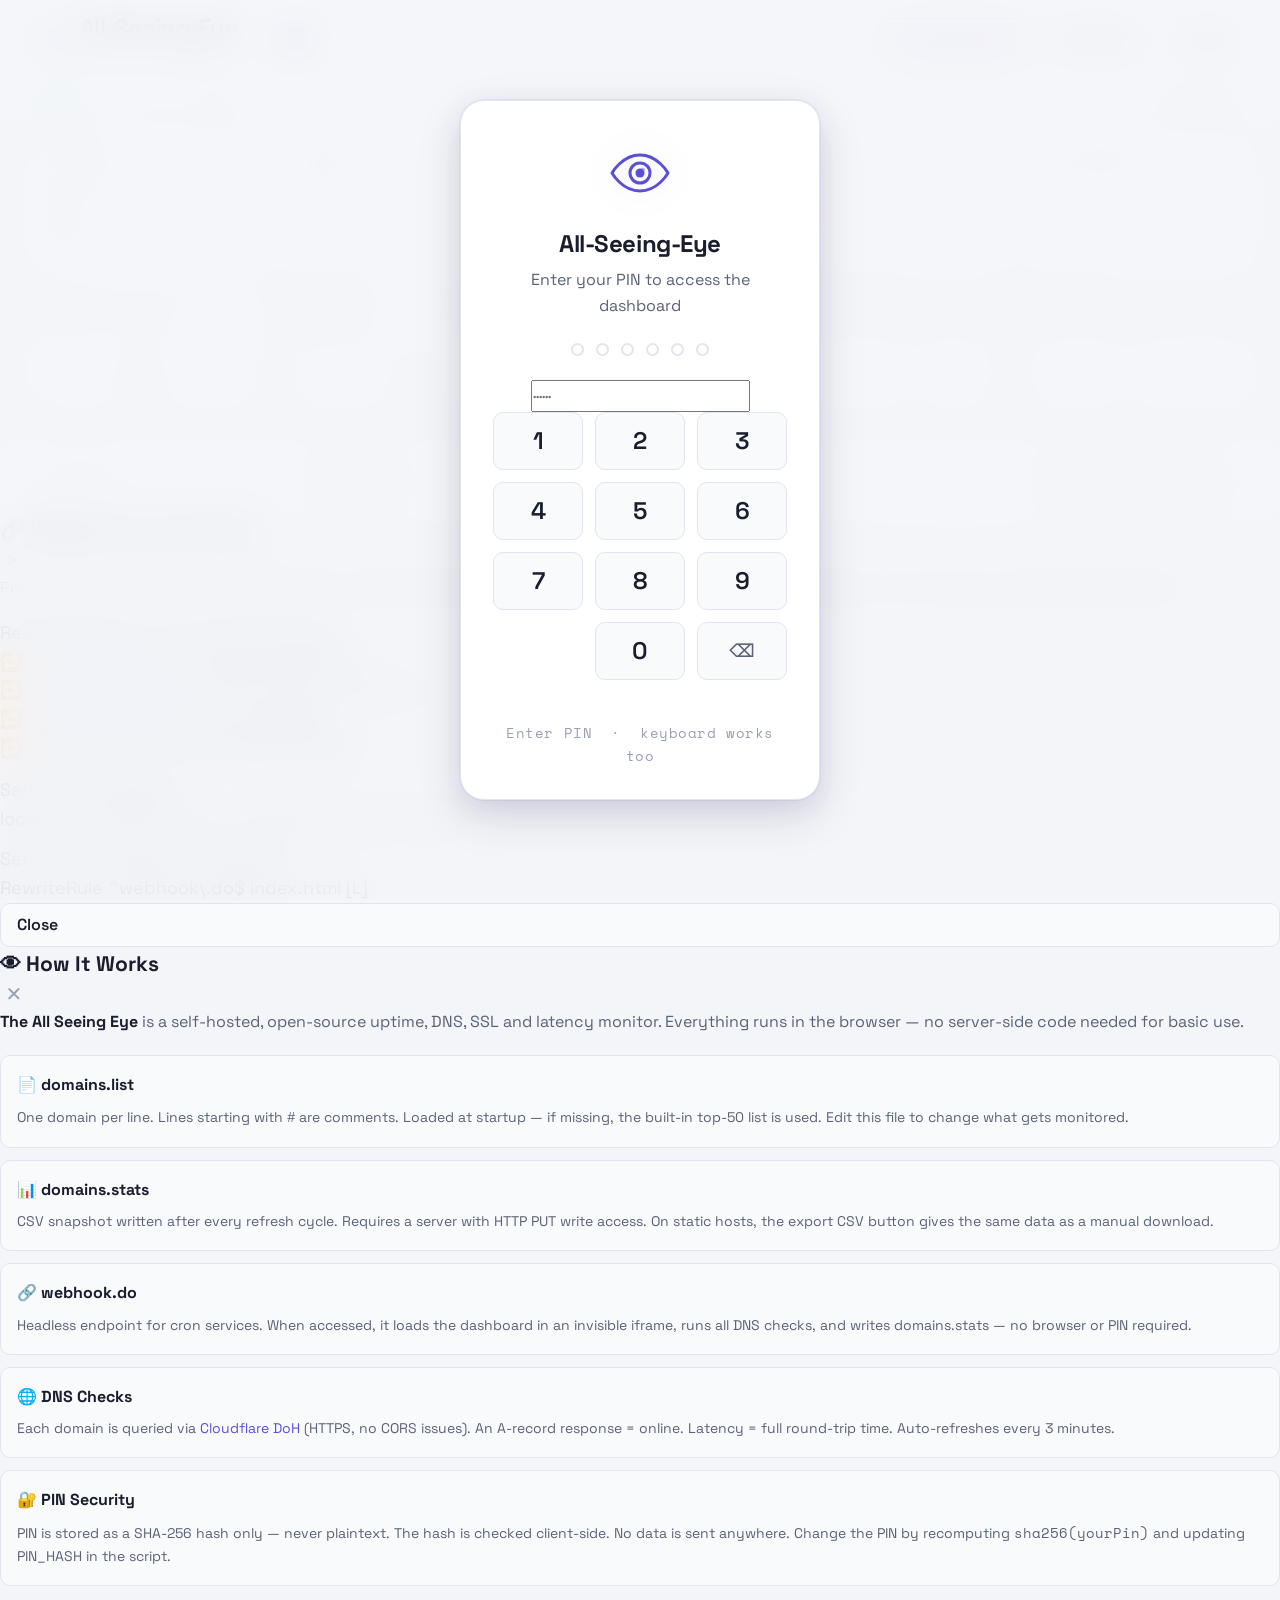
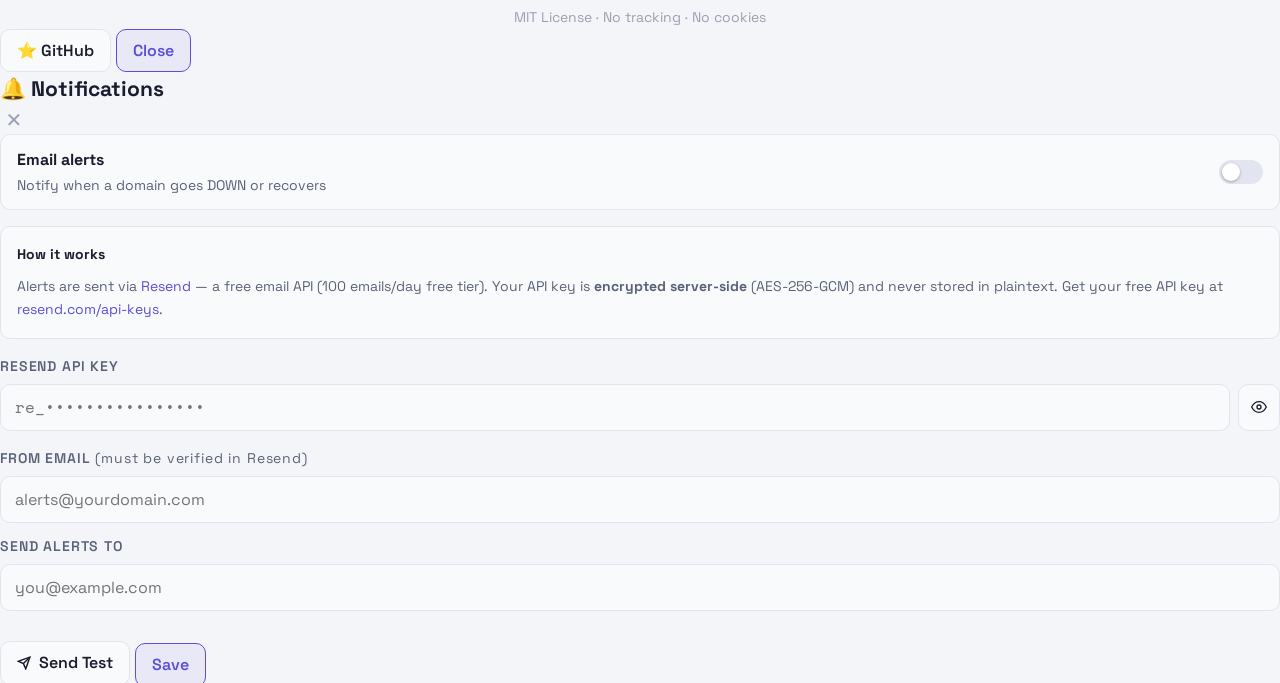
==== index.html @ 6196009b "fix: v3.1.1 — stopPropagation on all dropdown items (modal click race condition) Root cause: clickin" ====
<!DOCTYPE html>
<html lang="en" data-theme="light">
<head>
  <!--
  ╔══════════════════════════════════════════════════════════════╗
  ║  ALL-SEEING-EYE                                              ║
  ║  Open-source uptime, DNS, SSL & latency monitor              ║
  ║  Created with Perplexity Computer                            ║
  ║  https://www.perplexity.ai/computer                          ║
  ╚══════════════════════════════════════════════════════════════╝

  HOW IT WORKS
  ─────────────────────────────────────────────────────────────
  1. On load, the app tries to fetch `domains.list` (same directory).
     - Each non-empty, non-comment line becomes a monitored domain.
     - If the file is missing or unreachable, the built-in TOP_30 list is used.

  2. For each domain, a live DNS-over-HTTPS query is fired to
     Cloudflare's public DoH API (cloudflare-dns.com/dns-query).
     This gives us: A record presence (= "up"), latency, and NS info.

  3. SSL expiry dates are seeded from scan data for the top-50 list.
     Custom-added domains get a placeholder until a real check runs.

  4. The "Add Domain" flow lets users add any domain on the fly.
     If `domains.list` is writable (local server with write access),
     the app will also persist the new domain there via a PUT request.
     On a read-only static host, it just adds it to the in-memory list.

  5. The PIN gate (SHA-256 hashed, no plaintext stored) prevents
     casual access. Keyboard input + numpad both work.
     PIN: 1 2 3 4 5 6  (SHA-256: 8d969eef…)

  SECURITY NOTE
  ─────────────────────────────────────────────────────────────
  - No data leaves the browser except DNS queries to Cloudflare DoH.
  - No cookies, no persistent storage used.
  - PIN is checked purely client-side via SHA-256 comparison.
  - This is a monitoring DISPLAY tool, not a security perimeter.
  -->

  <meta charset="UTF-8">
  <meta name="viewport" content="width=device-width, initial-scale=1.0, viewport-fit=cover">
  <meta name="description" content="All-Seeing-Eye — open-source uptime, DNS, SSL and latency monitor for any domain list.">
  <title>The All Seeing Eye</title>

  <!-- Space Grotesk (user-specified font) from Google Fonts -->
  <link rel="preconnect" href="https://fonts.googleapis.com">
  <link rel="preconnect" href="https://fonts.gstatic.com" crossorigin>
  <link href="https://fonts.googleapis.com/css2?family=Space+Grotesk:wght@300..700&family=Space+Mono:wght@400;700&display=swap" rel="stylesheet">

    <link rel="stylesheet" href="app.css">
</head>
<body>

<!-- ════════════════════════════════════════════════════════════
     PIN OVERLAY
     Shows until the user enters the correct 6-digit PIN.
     SHA-256 of "123456" is hardcoded — no plaintext PIN stored.
═════════════════════════════════════════════════════════════ -->
<div id="pin-overlay" role="dialog" aria-modal="true" aria-label="PIN required">
  <div class="pin-card">

    <!-- Eye SVG logo -->
    <div class="pin-eye" aria-hidden="true">
      <svg viewBox="0 0 64 64" fill="none" xmlns="http://www.w3.org/2000/svg">
        <!-- Outer eye shape -->
        <path d="M4 32C4 32 14 14 32 14C50 14 60 32 60 32C60 32 50 50 32 50C14 50 4 32 4 32Z"
              stroke="currentColor" stroke-width="3" stroke-linecap="round" stroke-linejoin="round"/>
        <!-- Iris -->
        <circle cx="32" cy="32" r="10" stroke="currentColor" stroke-width="3"/>
        <!-- Pupil (filled) -->
        <circle cx="32" cy="32" r="4.5" fill="currentColor"/>
        <!-- Highlight -->
        <circle cx="35" cy="28.5" r="2" fill="currentColor" opacity="0.4"/>
      </svg>
    </div>

    <h2>All-Seeing-Eye</h2>
    <p>Enter your PIN to access the dashboard</p>

    <!-- 6 dot indicators -->
    <div class="pin-dots" id="pin-dots">
      <div class="pin-dot" id="dot-0"></div>
      <div class="pin-dot" id="dot-1"></div>
      <div class="pin-dot" id="dot-2"></div>
      <div class="pin-dot" id="dot-3"></div>
      <div class="pin-dot" id="dot-4"></div>
      <div class="pin-dot" id="dot-5"></div>
    </div>

    <!-- Mobile PIN input: shown on touch devices instead of numpad.
         type="tel" + inputmode="numeric" = numeric keyboard, no zoom, no autocomplete.
         Visually shows as dots (password type) but triggers numeric keyboard. -->
    <input type="password"
           id="pin-mobile-input"
           inputmode="numeric"
           pattern="[0-9]*"
           maxlength="6"
           autocomplete="off"
           autocorrect="off"
           spellcheck="false"
           placeholder="······"
           class="pin-mobile-input"
           oninput="pinMobileInput(this)"
           aria-label="Enter PIN">

    <!-- Numpad (3×3 + 0 + delete) — onclick is the only reliable cross-env method -->
    <div class="pin-grid">
      <button class="pin-btn" onclick="pinDigit('1')">1</button>
      <button class="pin-btn" onclick="pinDigit('2')">2</button>
      <button class="pin-btn" onclick="pinDigit('3')">3</button>
      <button class="pin-btn" onclick="pinDigit('4')">4</button>
      <button class="pin-btn" onclick="pinDigit('5')">5</button>
      <button class="pin-btn" onclick="pinDigit('6')">6</button>
      <button class="pin-btn" onclick="pinDigit('7')">7</button>
      <button class="pin-btn" onclick="pinDigit('8')">8</button>
      <button class="pin-btn" onclick="pinDigit('9')">9</button>
      <!-- Empty slot, 0, Delete -->
      <span></span>
      <button class="pin-btn" onclick="pinDigit('0')">0</button>
      <button class="pin-btn pin-btn-del" onclick="pinDelete()">⌫</button>
    </div>

    <div class="pin-error" id="pin-error"></div>
    <div class="pin-hint">Enter PIN &nbsp;·&nbsp; keyboard works too</div>
  </div>
</div>


<!-- ════════════════════════════════════════════════════════════
     HEADER
═════════════════════════════════════════════════════════════ -->
<header>
  <a class="logo" href="#" aria-label="All-Seeing-Eye home">
    <!-- Inline eye SVG — consistent with PIN modal, scales cleanly -->
    <svg class="logo-eye" viewBox="0 0 64 64" fill="none" aria-hidden="true">
      <path d="M4 32C4 32 14 14 32 14C50 14 60 32 60 32C60 32 50 50 32 50C14 50 4 32 4 32Z"
            stroke="currentColor" stroke-width="3" stroke-linecap="round" stroke-linejoin="round"/>
      <circle cx="32" cy="32" r="10" stroke="currentColor" stroke-width="3"/>
      <circle cx="32" cy="32" r="4.5" fill="currentColor"/>
      <circle cx="35" cy="28.5" r="2" fill="currentColor" opacity="0.4"/>
    </svg>
    <div class="logo-text">
      <span class="logo-title">All-Seeing-Eye</span>
      <span class="logo-sub">DNS · SSL · Uptime</span>
    </div>
  </a>

  <!-- Theme toggle: right of logo, before action buttons -->
  <label class="theme-switch" title="Toggle light/dark mode">
    <input type="checkbox" id="theme-checkbox" role="switch" aria-label="Toggle colour theme">
    <span class="theme-track">
      <span class="theme-thumb"></span>
      <span class="theme-icon theme-icon-dark">🌙</span>
      <span class="theme-icon theme-icon-light">☀️</span>
    </span>
  </label>

  <div class="header-actions">
    <!-- Primary actions: always visible -->
    <button class="btn btn-accent" id="btn-add" onclick="openAddModal()">
      <svg width="14" height="14" viewBox="0 0 24 24" fill="none" stroke="currentColor" stroke-width="2.5" aria-hidden="true"><line x1="12" y1="5" x2="12" y2="19"/><line x1="5" y1="12" x2="19" y2="12"/></svg>
      Add Domain
    </button>
    <button class="btn" id="btn-refresh" title="Refresh" onclick="triggerRefresh()">
      <svg width="14" height="14" viewBox="0 0 24 24" fill="none" stroke="currentColor" stroke-width="2.5" aria-hidden="true"><path d="M1 4v6h6M23 20v-6h-6"/><path d="M20.49 9A9 9 0 005.64 5.64L1 10m22 4l-4.64 4.36A9 9 0 013.51 15"/></svg>
      Refresh
    </button>

    <!-- Secondary actions in "More" dropdown -->
    <div class="header-dropdown">
      <button class="btn header-dropdown-toggle" onclick="toggleHeaderMenu(event)" title="More options" aria-haspopup="true" aria-expanded="false">
        <svg width="14" height="14" viewBox="0 0 24 24" fill="currentColor" aria-hidden="true"><circle cx="12" cy="5" r="1.5"/><circle cx="12" cy="12" r="1.5"/><circle cx="12" cy="19" r="1.5"/></svg>
        More
      </button>
      <div class="header-dropdown-menu" id="header-dropdown-menu" role="menu">
        <a class="dropdown-item" href="https://github.com/paulfxyz/the-all-seeing-eye" target="_blank" rel="noopener" role="menuitem">
          <svg width="14" height="14" viewBox="0 0 24 24" fill="currentColor"><path d="M12 2C6.48 2 2 6.58 2 12.26c0 4.53 2.87 8.37 6.84 9.73.5.09.68-.22.68-.49v-1.7c-2.78.62-3.37-1.37-3.37-1.37-.45-1.17-1.11-1.48-1.11-1.48-.91-.64.07-.62.07-.62 1 .07 1.53 1.05 1.53 1.05.89 1.56 2.34 1.11 2.91.85.09-.66.35-1.11.63-1.37-2.22-.26-4.56-1.14-4.56-5.07 0-1.12.39-2.03 1.03-2.75-.1-.26-.45-1.3.1-2.71 0 0 .84-.28 2.75 1.05A9.38 9.38 0 0112 7.4c.85 0 1.7.12 2.5.34 1.91-1.33 2.75-1.05 2.75-1.05.55 1.41.2 2.45.1 2.71.64.72 1.03 1.63 1.03 2.75 0 3.94-2.34 4.81-4.57 5.06.36.32.68.94.68 1.9v2.81c0 .27.18.59.69.49A10.27 10.27 0 0022 12.26C22 6.58 17.52 2 12 2z"/></svg>
          GitHub
        </a>
        <button class="dropdown-item" onclick="event.stopPropagation();exportCSV();closeHeaderMenu()" role="menuitem">
          <svg width="14" height="14" viewBox="0 0 24 24" fill="none" stroke="currentColor" stroke-width="2.5"><path d="M21 15v4a2 2 0 01-2 2H5a2 2 0 01-2-2v-4"/><polyline points="7 10 12 15 17 10"/><line x1="12" y1="15" x2="12" y2="3"/></svg>
          Export CSV
        </button>
        <button class="dropdown-item" onclick="event.stopPropagation();closeHeaderMenu();openWebhookModal()" role="menuitem">
          <svg width="14" height="14" viewBox="0 0 24 24" fill="none" stroke="currentColor" stroke-width="2.5"><path d="M10 13a5 5 0 007.54.54l3-3a5 5 0 00-7.07-7.07l-1.72 1.71"/><path d="M14 11a5 5 0 00-7.54-.54l-3 3a5 5 0 007.07 7.07l1.71-1.71"/></svg>
          Webhook / Cron
        </button>
        <button class="dropdown-item" onclick="event.stopPropagation();closeHeaderMenu();openChangePinModal()" role="menuitem">
          <svg width="14" height="14" viewBox="0 0 24 24" fill="none" stroke="currentColor" stroke-width="2"><circle cx="12" cy="12" r="3"/><path d="M19.4 15a1.65 1.65 0 00.33 1.82l.06.06a2 2 0 010 2.83 2 2 0 01-2.83 0l-.06-.06a1.65 1.65 0 00-1.82-.33 1.65 1.65 0 00-1 1.51V21a2 2 0 01-2 2 2 2 0 01-2-2v-.09A1.65 1.65 0 009 19.4a1.65 1.65 0 00-1.82.33l-.06.06a2 2 0 01-2.83-2.83l.06-.06A1.65 1.65 0 004.68 15a1.65 1.65 0 00-1.51-1H3a2 2 0 01-2-2 2 2 0 012-2h.09A1.65 1.65 0 004.6 9a1.65 1.65 0 00-.33-1.82l-.06-.06a2 2 0 010-2.83 2 2 0 012.83 0l.06.06A1.65 1.65 0 009 4.68a1.65 1.65 0 001-1.51V3a2 2 0 012-2 2 2 0 012 2v.09a1.65 1.65 0 001 1.51 1.65 1.65 0 001.82-.33l.06-.06a2 2 0 012.83 2.83l-.06.06A1.65 1.65 0 0019.4 9a1.65 1.65 0 001.51 1H21a2 2 0 012 2 2 2 0 01-2 2h-.09a1.65 1.65 0 00-1.51 1z"/></svg>
          Change PIN
        </button>
        <button class="dropdown-item" id="btn-notify-menu" onclick="event.stopPropagation();closeHeaderMenu();openNotifyModal()" role="menuitem">
          <svg width="14" height="14" viewBox="0 0 24 24" fill="none" stroke="currentColor" stroke-width="2"><path d="M18 8A6 6 0 006 8c0 7-3 9-3 9h18s-3-2-3-9"/><path d="M13.73 21a2 2 0 01-3.46 0"/></svg>
          Notifications <span id="notify-status-dot" style="display:none;width:7px;height:7px;border-radius:50%;background:var(--green);display:inline-block;margin-left:4px;vertical-align:middle"></span>
        </button>
        <button class="dropdown-item" onclick="event.stopPropagation();closeHeaderMenu();openInfoModal()" role="menuitem">
          <svg width="14" height="14" viewBox="0 0 24 24" fill="none" stroke="currentColor" stroke-width="2"><circle cx="12" cy="12" r="10"/><line x1="12" y1="16" x2="12" y2="12"/><line x1="12" y1="8" x2="12.01" y2="8"/></svg>
          Help
        </button>
      </div>
    </div>

  </div>
</header>


<!-- ════════════════════════════════════════════════════════════
     STATUS BAR — live indicator + refresh countdown
═════════════════════════════════════════════════════════════ -->
<div class="status-bar">
  <div style="display:flex;align-items:center;gap:var(--space-4)">
    <span class="live-pill">
      <span class="live-dot"></span>
      LIVE
    </span>
    <span>Auto-refresh in <strong id="countdown">3:00</strong></span>
  </div>
  <span id="last-checked" style="font-family:var(--font-mono)">Not checked yet</span>
  <div class="progress-track">
    <div class="progress-fill" id="progress-fill" style="width:100%"></div>
  </div>
</div>


<!-- ════════════════════════════════════════════════════════════
     STAT CARDS
═════════════════════════════════════════════════════════════ -->
<!-- SCAN PROGRESS BAR — animated sweep shown during a full refresh.
     Hidden by default (class="hidden"), shown by checkAll() in app.js -->
<div class="scan-progress-wrap hidden" id="scan-progress-wrap">
  <div class="scan-progress-bar"></div>
</div>

<div class="stats-row">
  <div class="stat-card">
    <div class="stat-label">Domains</div>
    <div class="stat-value" id="stat-total" style="color:var(--accent)">—</div>
    <div class="stat-sub">Monitored</div>
  </div>
  <div class="stat-card">
    <div class="stat-label">Online</div>
    <div class="stat-value" id="stat-online" style="color:var(--green)">—</div>
    <div class="stat-sub">Responding</div>
  </div>
  <div class="stat-card">
    <div class="stat-label">SSL Valid</div>
    <div class="stat-value" id="stat-ssl-ok" style="color:var(--green)">—</div>
    <div class="stat-sub">&gt; 30 days left</div>
  </div>
  <div class="stat-card">
    <div class="stat-label">Alerts</div>
    <div class="stat-value" id="stat-alerts" style="color:var(--yellow)">—</div>
    <div class="stat-sub">SSL expiring soon</div>
  </div>
  <div class="stat-card">
    <div class="stat-label">Avg Latency</div>
    <div class="stat-value" id="stat-latency" style="color:var(--teal)">—</div>
    <div class="stat-sub">DNS resolve</div>
  </div>
</div>


<!-- ════════════════════════════════════════════════════════════
     ALERT BANNER (shown only when SSL certs are expiring)
═════════════════════════════════════════════════════════════ -->
<div class="alert-banner" id="alert-banner" style="display:none">
  <span class="alert-icon">⚠</span>
  <span id="alert-text"></span>
</div>


<!-- ════════════════════════════════════════════════════════════
     CONTROLS — search, sort, filter
═════════════════════════════════════════════════════════════ -->
<div class="controls">
  <div class="search-wrap">
    <span class="search-icon">🔍</span>
    <input class="search-input" type="text" id="search-input" oninput="renderTable()"
           placeholder="Search domains…"
           autocomplete="off" autocapitalize="none" spellcheck="false" onkeydown="if(event.key==='Enter'){event.preventDefault();queueDomain();}else if(event.key==='Escape'){closeAddModal();}">
  </div>

  <select class="sort-select" id="sort-select" onchange="renderTable()">
    <option value="rank">Sort: Rank</option>
    <option value="ssl">Sort: SSL expiry ↑</option>
    <option value="latency">Sort: Latency</option>
    <option value="status">Sort: Status</option>
    <option value="az">Sort: A → Z</option>
  </select>

  <button class="filter-btn" id="filter-alerts" onclick="toggleFilter('alerts')">⚠ Alerts only</button>
  <button class="filter-btn" id="filter-up" onclick="toggleFilter('up')">✓ Online only</button>
</div>


<!-- ════════════════════════════════════════════════════════════
     MAIN TABLE
═════════════════════════════════════════════════════════════ -->
<div class="table-wrap">
  <table id="main-table" aria-label="Domain monitor table">
    <thead>
      <tr>
        <th>#</th>
        <th>Domain</th>
        <th>Status</th>
        <th>Latency</th>
        <th>SSL Expiry</th>
        <th>NS Provider</th>
        <th>MX</th>
        <th>DMARC</th>
        <th>SPF</th>
        <th style="width:60px"></th>
      </tr>
    </thead>
    <tbody id="table-body">
      <!-- Rows rendered by JS -->
    </tbody>
  </table>
</div>


<!-- ════════════════════════════════════════════════════════════
     ADD DOMAIN MODAL
═════════════════════════════════════════════════════════════ -->
<div id="add-overlay" role="dialog" aria-modal="true" aria-label="Add domain" onclick="if(event.target===this)closeAddModal()">
  <div class="add-modal">
    <h3>👁 Add a Domain</h3>
    <p class="modal-sub">
      Monitor any additional domain. Type a domain, pick a category, press
      <kbd style="background:var(--surface-2);border:1px solid var(--border);padding:1px 5px;border-radius:4px;font-size:11px">Enter</kbd>
      to queue it, then click <strong>Monitor</strong>.
    </p>

    <div class="form-row">
      <input class="form-input" id="add-input" type="text"
             placeholder="e.g. paulfleury.com"
             autocomplete="off" autocapitalize="none" spellcheck="false">
    </div>

    <!-- Tags for queued domains -->
    <div class="queued-tags" id="queued-tags"></div>

    <!-- File-write note -->
    <div class="modal-note" id="add-file-note">
      💾 If <code>domains.list</code> is writable (local server), new domains will be
      persisted there automatically. On a static host, they are added to the
      in-memory list for this session only.
    </div>

    <div class="modal-actions">
      <button class="btn btn-cancel" id="btn-add-cancel" onclick="closeAddModal()">Cancel</button>
      <button class="btn btn-accent" id="btn-add-queue" onclick="queueDomain()">Add to queue ↵</button>
      <button class="btn btn-accent" id="btn-add-confirm" onclick="confirmAddDomains()">Monitor ✓</button>
    </div>
  </div>
</div>


<!-- ════════════════════════════════════════════════════════════
     FOOTER
═════════════════════════════════════════════════════════════ -->
<footer>
  <span>
    <strong>All-Seeing-Eye</strong> — open-source monitor
    &nbsp;·&nbsp;
    <span class="mit-tag">MIT</span>
    &nbsp;·&nbsp;
    <a href="https://github.com/paulfxyz/the-all-seeing-eye" target="_blank" rel="noopener">GitHub ↗</a>
  </span>
  <span>Data via <a href="https://developers.cloudflare.com/1.1.1.1/encryption/dns-over-https/" target="_blank" rel="noopener">Cloudflare DoH</a> · No tracking · No cookies</span>
  <span>
    <a href="https://www.perplexity.ai/computer" target="_blank" rel="noopener noreferrer">
      Created with Perplexity Computer
    </a>
  </span>
</footer>


<!-- ════════════════════════════════════════════════════════════
     JAVASCRIPT
════════════════════════════════════════════════════════════ -->
<script src="app.js"></script>

<!-- ════════════════════════════════════════════════════════════
     WEBHOOK MODAL
═════════════════════════════════════════════════════════════ -->
<div id="webhook-modal" class="modal-overlay" onclick="if(event.target===this)closeWebhookModal()">
  <div class="modal-card">
    <div class="modal-header">
      <h3 class="modal-title">🔗 Webhook / Cron Setup</h3>
      <button onclick="closeWebhookModal()" class="modal-close-btn" aria-label="Close">✕</button>
    </div>
    <div class="modal-body">
      <p style="font-size:var(--text-sm);color:var(--text-muted);margin-bottom:var(--space-4);line-height:1.7">
        Point any HTTP cron service at <code class="code-inline">yourdomain.com/webhook.do</code> to trigger an automatic check and update <code class="code-inline">domains.stats</code> without opening the dashboard.
      </p>
      <div class="code-block">
        <div class="code-label">Recommended cron services (all free)</div>
        🔁 &nbsp;<a href="https://cron-job.org" target="_blank" style="color:var(--accent)">cron-job.org</a> — every 5 min, HTTP GET<br>
        🔁 &nbsp;<a href="https://uptimerobot.com" target="_blank" style="color:var(--accent)">uptimerobot.com</a> — HTTP monitor = free cron<br>
        🔁 &nbsp;<a href="https://easycron.com" target="_blank" style="color:var(--accent)">easycron.com</a> — free tier available<br>
        🔁 &nbsp;GitHub Actions with <code>schedule</code> trigger
      </div>
      <div class="code-block" style="margin-top:var(--space-3)">
        <div class="code-label">Server route (Nginx)</div>
        location = /webhook.do { try_files /index.html =404; }
      </div>
      <div class="code-block" style="margin-top:var(--space-3)">
        <div class="code-label">Server route (Apache .htaccess)</div>
        RewriteRule ^webhook\.do$ index.html [L]
      </div>
    </div>
    <div class="modal-footer">
      <button onclick="closeWebhookModal()" class="btn" style="width:100%">Close</button>
    </div>
  </div>
</div>

<!-- ════════════════════════════════════════════════════════════
     INFO / HELP MODAL
═════════════════════════════════════════════════════════════ -->
<div id="info-modal" class="modal-overlay" onclick="if(event.target===this)closeInfoModal()">
  <div class="modal-card modal-card-wide">
    <div class="modal-header">
      <h3 class="modal-title">👁 How It Works</h3>
      <button onclick="closeInfoModal()" class="modal-close-btn" aria-label="Close">✕</button>
    </div>
    <div class="modal-body">

    <p style="font-size:var(--text-sm);color:var(--text-muted);margin-bottom:var(--space-5);line-height:1.7">
      <strong style="color:var(--text)">The All Seeing Eye</strong> is a self-hosted, open-source uptime, DNS, SSL and latency monitor. Everything runs in the browser — no server-side code needed for basic use.
    </p>

    <div style="display:grid;gap:var(--space-3);margin-bottom:var(--space-5)">

      <div style="background:var(--surface-2);border:1px solid var(--border);border-radius:var(--radius-md);padding:var(--space-4)">
        <div style="font-weight:700;font-size:var(--text-sm);margin-bottom:var(--space-2)">📄 domains.list</div>
        <div style="font-size:var(--text-xs);color:var(--text-muted);line-height:1.7">One domain per line. Lines starting with <code>#</code> are comments. Loaded at startup — if missing, the built-in top-50 list is used. Edit this file to change what gets monitored.</div>
      </div>

      <div style="background:var(--surface-2);border:1px solid var(--border);border-radius:var(--radius-md);padding:var(--space-4)">
        <div style="font-weight:700;font-size:var(--text-sm);margin-bottom:var(--space-2)">📊 domains.stats</div>
        <div style="font-size:var(--text-xs);color:var(--text-muted);line-height:1.7">CSV snapshot written after every refresh cycle. Requires a server with HTTP PUT write access. On static hosts, the export CSV button gives the same data as a manual download.</div>
      </div>

      <div style="background:var(--surface-2);border:1px solid var(--border);border-radius:var(--radius-md);padding:var(--space-4)">
        <div style="font-weight:700;font-size:var(--text-sm);margin-bottom:var(--space-2)">🔗 webhook.do</div>
        <div style="font-size:var(--text-xs);color:var(--text-muted);line-height:1.7">Headless endpoint for cron services. When accessed, it loads the dashboard in an invisible iframe, runs all DNS checks, and writes domains.stats — no browser or PIN required.</div>
      </div>

      <div style="background:var(--surface-2);border:1px solid var(--border);border-radius:var(--radius-md);padding:var(--space-4)">
        <div style="font-weight:700;font-size:var(--text-sm);margin-bottom:var(--space-2)">🌐 DNS Checks</div>
        <div style="font-size:var(--text-xs);color:var(--text-muted);line-height:1.7">Each domain is queried via <a href="https://developers.cloudflare.com/1.1.1.1/encryption/dns-over-https/" target="_blank" style="color:var(--accent)">Cloudflare DoH</a> (HTTPS, no CORS issues). An A-record response = online. Latency = full round-trip time. Auto-refreshes every 3 minutes.</div>
      </div>

      <div style="background:var(--surface-2);border:1px solid var(--border);border-radius:var(--radius-md);padding:var(--space-4)">
        <div style="font-weight:700;font-size:var(--text-sm);margin-bottom:var(--space-2)">🔐 PIN Security</div>
        <div style="font-size:var(--text-xs);color:var(--text-muted);line-height:1.7">PIN is stored as a SHA-256 hash only — never plaintext. The hash is checked client-side. No data is sent anywhere. Change the PIN by recomputing <code style="font-family:var(--font-mono)">sha256(yourPin)</code> and updating PIN_HASH in the script.</div>
      </div>
    </div>

    <p style="font-size:var(--text-xs);color:var(--text-faint);text-align:center;margin-top:var(--space-2)">MIT License · No tracking · No cookies</p>
    </div><!-- /modal-body -->
    <div class="modal-footer">
      <a href="https://github.com/paulfxyz/the-all-seeing-eye" target="_blank" rel="noopener" class="btn btn-ghost">⭐ GitHub</a>
      <button onclick="closeInfoModal()" class="btn btn-accent" style="flex:1">Close</button>
    </div>
  </div>
</div>


<!-- ════════════════════════════════════════════════════════════
     SET-PIN MODAL
     Shown once when the user enters the default PIN (123456)
     for the first time, inviting them to set a personal PIN.
     The new PIN hash is written into index.html via HTTP PUT
     if the server allows it; otherwise the user gets instructions
     to update PIN_HASH manually.
═════════════════════════════════════════════════════════════ -->
<div id="set-pin-overlay" style="display:none;position:fixed;inset:0;z-index:9500;
     background:color-mix(in srgb,var(--bg) 90%,transparent);backdrop-filter:blur(20px);
     align-items:center;justify-content:center">
  <div style="background:var(--surface);border:1px solid var(--border);border-radius:var(--radius-xl);
       padding:var(--space-8);width:min(380px,94vw);box-shadow:var(--shadow-lg),var(--shadow-glow);
       text-align:center;animation:card-in 0.3s cubic-bezier(.34,1.56,.64,1)">

    <div style="font-size:32px;margin-bottom:var(--space-4)">🔐</div>
    <h2 style="font-family:var(--font-display);font-size:var(--text-lg);font-weight:700;
         letter-spacing:-0.02em;margin-bottom:var(--space-2)">Set your PIN</h2>
    <p style="font-size:var(--text-sm);color:var(--text-muted);margin-bottom:var(--space-5);line-height:1.6">
      You're using the default PIN <code style="background:var(--surface-2);border:1px solid var(--border);
      padding:1px 7px;border-radius:4px;font-family:var(--font-mono)">123456</code>.<br>
      Enter a new 6-digit PIN to secure your dashboard.
    </p>

    <!-- New PIN dots -->
    <p style="font-size:var(--text-xs);color:var(--text-faint);margin-bottom:var(--space-2);
       font-family:var(--font-mono);letter-spacing:.06em">NEW PIN</p>
    <div style="display:flex;justify-content:center;gap:12px;margin-bottom:var(--space-4)" id="sp-dots-1">
      <div class="pin-dot" id="sp-dot-1-0"></div><div class="pin-dot" id="sp-dot-1-1"></div>
      <div class="pin-dot" id="sp-dot-1-2"></div><div class="pin-dot" id="sp-dot-1-3"></div>
      <div class="pin-dot" id="sp-dot-1-4"></div><div class="pin-dot" id="sp-dot-1-5"></div>
    </div>

    <!-- Confirm PIN dots -->
    <p style="font-size:var(--text-xs);color:var(--text-faint);margin-bottom:var(--space-2);
       font-family:var(--font-mono);letter-spacing:.06em" id="sp-confirm-label"
       style="opacity:0.3">CONFIRM PIN</p>
    <div style="display:flex;justify-content:center;gap:12px;margin-bottom:var(--space-5)" id="sp-dots-2">
      <div class="pin-dot" id="sp-dot-2-0"></div><div class="pin-dot" id="sp-dot-2-1"></div>
      <div class="pin-dot" id="sp-dot-2-2"></div><div class="pin-dot" id="sp-dot-2-3"></div>
      <div class="pin-dot" id="sp-dot-2-4"></div><div class="pin-dot" id="sp-dot-2-5"></div>
    </div>

    <!-- Numpad (same layout as login) -->
    <div class="pin-grid" style="margin-bottom:var(--space-3)">
      <button class="pin-btn" onclick="spDigit('1')">1</button>
      <button class="pin-btn" onclick="spDigit('2')">2</button>
      <button class="pin-btn" onclick="spDigit('3')">3</button>
      <button class="pin-btn" onclick="spDigit('4')">4</button>
      <button class="pin-btn" onclick="spDigit('5')">5</button>
      <button class="pin-btn" onclick="spDigit('6')">6</button>
      <button class="pin-btn" onclick="spDigit('7')">7</button>
      <button class="pin-btn" onclick="spDigit('8')">8</button>
      <button class="pin-btn" onclick="spDigit('9')">9</button>
      <span></span>
      <button class="pin-btn" onclick="spDigit('0')">0</button>
      <button class="pin-btn pin-btn-del" onclick="spDelete()">⌫</button>
    </div>

    <div id="sp-error" style="font-size:var(--text-xs);color:var(--red);min-height:18px;margin-bottom:var(--space-3)"></div>

    <button onclick="spSkip()" style="font-size:var(--text-xs);color:var(--text-faint);
            background:none;border:none;cursor:pointer;font-family:var(--font-display);
            text-decoration:underline">Skip for now — keep using 123456</button>
  </div>
</div>


<!-- ════════════════════════════════════════════════════════════
     CHANGE PIN MODAL
     Three-step flow: current PIN → new PIN → confirm new PIN
     All validation is client-side via SHA-256.
═════════════════════════════════════════════════════════════ -->
<div id="change-pin-overlay" style="display:none;position:fixed;inset:0;z-index:8800;
     background:color-mix(in srgb,var(--bg) 88%,transparent);backdrop-filter:blur(16px);
     align-items:center;justify-content:center"
     onclick="if(event.target===this)closeChangePinModal()">
  <div style="background:var(--surface);border:1px solid var(--border);border-radius:var(--radius-xl);
       padding:var(--space-8);width:min(360px,94vw);text-align:center;
       box-shadow:var(--shadow-lg),var(--shadow-glow);animation:card-in 0.25s cubic-bezier(.34,1.56,.64,1)">

    <div style="font-size:32px;margin-bottom:var(--space-3)">🔐</div>
    <h2 id="cp-title" style="font-family:var(--font-display);font-size:var(--text-lg);
        font-weight:700;letter-spacing:-0.02em;margin-bottom:var(--space-2)">Change PIN</h2>
    <p id="cp-subtitle" style="font-size:var(--text-sm);color:var(--text-muted);
        margin-bottom:var(--space-5)">Enter your current PIN</p>

    <!-- Dot indicators -->
    <div style="display:flex;justify-content:center;gap:12px;margin-bottom:var(--space-5)" id="cp-dots">
      <div class="pin-dot" id="cp-dot-0"></div><div class="pin-dot" id="cp-dot-1"></div>
      <div class="pin-dot" id="cp-dot-2"></div><div class="pin-dot" id="cp-dot-3"></div>
      <div class="pin-dot" id="cp-dot-4"></div><div class="pin-dot" id="cp-dot-5"></div>
    </div>

    <!-- Numpad -->
    <div class="pin-grid" style="margin-bottom:var(--space-3)">
      <button class="pin-btn" onclick="cpDigit('1')">1</button>
      <button class="pin-btn" onclick="cpDigit('2')">2</button>
      <button class="pin-btn" onclick="cpDigit('3')">3</button>
      <button class="pin-btn" onclick="cpDigit('4')">4</button>
      <button class="pin-btn" onclick="cpDigit('5')">5</button>
      <button class="pin-btn" onclick="cpDigit('6')">6</button>
      <button class="pin-btn" onclick="cpDigit('7')">7</button>
      <button class="pin-btn" onclick="cpDigit('8')">8</button>
      <button class="pin-btn" onclick="cpDigit('9')">9</button>
      <span></span>
      <button class="pin-btn" onclick="cpDigit('0')">0</button>
      <button class="pin-btn pin-btn-del" onclick="cpDelete()">⌫</button>
    </div>

    <div id="cp-error" style="font-size:var(--text-xs);color:var(--red);min-height:18px;
         margin-bottom:var(--space-3)"></div>

    <button onclick="closeChangePinModal()" style="font-size:var(--text-xs);color:var(--text-faint);
            background:none;border:none;cursor:pointer;font-family:var(--font-display);
            text-decoration:underline">Cancel</button>
  </div>
</div>


<!-- ════════════════════════════════════════════════════════════
     NOTIFICATIONS MODAL
     Configure Resend API email alerts for downtime events.
     API key is sent to config-write.php which encrypts it
     server-side (AES-256-GCM) before storing in ase_config.json.
═════════════════════════════════════════════════════════════ -->
<div id="notify-modal" class="modal-overlay" onclick="if(event.target===this)closeNotifyModal()">
  <div class="modal-card modal-card-wide">

    <div class="modal-header">
      <h3 class="modal-title">🔔 Notifications</h3>
      <button onclick="closeNotifyModal()" class="modal-close-btn" aria-label="Close">✕</button>
    </div>

    <div class="modal-body">

      <!-- Enable toggle -->
      <div style="display:flex;align-items:center;justify-content:space-between;padding:var(--space-3) var(--space-4);background:var(--surface-2);border:1px solid var(--border);border-radius:var(--radius-md);margin-bottom:var(--space-4)">
        <div>
          <div style="font-weight:700;font-size:var(--text-sm)">Email alerts</div>
          <div style="font-size:var(--text-xs);color:var(--text-muted);margin-top:2px">Notify when a domain goes DOWN or recovers</div>
        </div>
        <label style="position:relative;display:inline-block;width:44px;height:24px;cursor:pointer">
          <input type="checkbox" id="notify-enabled-toggle" style="opacity:0;width:0;height:0"
                 onchange="notifyToggleChanged(this)">
          <span id="notify-toggle-track" style="position:absolute;inset:0;background:var(--border);border-radius:12px;transition:background 0.2s">
            <span style="position:absolute;left:3px;top:3px;width:18px;height:18px;background:#fff;border-radius:50%;transition:transform 0.2s;box-shadow:0 1px 3px rgba(0,0,0,.3)"></span>
          </span>
        </label>
      </div>

      <!-- How it works info box -->
      <div style="background:var(--surface-2);border:1px solid var(--border);border-radius:var(--radius-md);padding:var(--space-4);margin-bottom:var(--space-4);font-size:var(--text-xs);color:var(--text-muted);line-height:1.7">
        <div style="font-weight:700;color:var(--text);margin-bottom:var(--space-2)">How it works</div>
        Alerts are sent via <a href="https://resend.com" target="_blank" style="color:var(--accent)">Resend</a> — a free email API (100 emails/day free tier).
        Your API key is <strong>encrypted server-side</strong> (AES-256-GCM) and never stored in plaintext.
        Get your free API key at <a href="https://resend.com/api-keys" target="_blank" style="color:var(--accent)">resend.com/api-keys</a>.
      </div>

      <!-- Form fields -->
      <div style="display:grid;gap:var(--space-3)">

        <div>
          <label style="display:block;font-size:var(--text-xs);font-weight:600;letter-spacing:.06em;text-transform:uppercase;color:var(--text-muted);margin-bottom:6px">
            Resend API Key
          </label>
          <div style="display:flex;gap:var(--space-2)">
            <input type="password" id="notify-api-key" placeholder="re_••••••••••••••••"
                   style="flex:1;background:var(--surface-2);border:1px solid var(--border);border-radius:var(--radius-md);padding:10px 14px;font-family:var(--font-mono);font-size:var(--text-sm);color:var(--text);outline:none;transition:border-color var(--ease)"
                   onfocus="this.style.borderColor='var(--accent)'" onblur="this.style.borderColor='var(--border)'"
                   autocomplete="off" autocorrect="off" spellcheck="false">
            <button onclick="notifyToggleKeyVisibility()" class="btn" title="Show/hide key"
                    style="min-width:40px;padding:0 var(--space-3)">
              <svg id="notify-eye-icon" width="16" height="16" viewBox="0 0 24 24" fill="none" stroke="currentColor" stroke-width="2"><path d="M1 12s4-8 11-8 11 8 11 8-4 8-11 8-11-8-11-8z"/><circle cx="12" cy="12" r="3"/></svg>
            </button>
          </div>
          <div id="notify-key-status" style="font-size:var(--text-xs);margin-top:4px;color:var(--text-muted)"></div>
        </div>

        <div>
          <label style="display:block;font-size:var(--text-xs);font-weight:600;letter-spacing:.06em;text-transform:uppercase;color:var(--text-muted);margin-bottom:6px">
            From Email <span style="font-weight:400;text-transform:none">(must be verified in Resend)</span>
          </label>
          <input type="email" id="notify-from" placeholder="alerts@yourdomain.com"
                 style="width:100%;box-sizing:border-box;background:var(--surface-2);border:1px solid var(--border);border-radius:var(--radius-md);padding:10px 14px;font-family:var(--font-display);font-size:var(--text-sm);color:var(--text);outline:none;transition:border-color var(--ease)"
                 onfocus="this.style.borderColor='var(--accent)'" onblur="this.style.borderColor='var(--border)'"
                 autocomplete="email">
        </div>

        <div>
          <label style="display:block;font-size:var(--text-xs);font-weight:600;letter-spacing:.06em;text-transform:uppercase;color:var(--text-muted);margin-bottom:6px">
            Send Alerts To
          </label>
          <input type="email" id="notify-to" placeholder="you@example.com"
                 style="width:100%;box-sizing:border-box;background:var(--surface-2);border:1px solid var(--border);border-radius:var(--radius-md);padding:10px 14px;font-family:var(--font-display);font-size:var(--text-sm);color:var(--text);outline:none;transition:border-color var(--ease)"
                 onfocus="this.style.borderColor='var(--accent)'" onblur="this.style.borderColor='var(--border)'"
                 autocomplete="email">
        </div>

      </div>

      <!-- Status/feedback message -->
      <div id="notify-msg" style="margin-top:var(--space-3);font-size:var(--text-xs);min-height:18px;line-height:1.5"></div>

    </div><!-- /modal-body -->

    <div class="modal-footer">
      <button onclick="sendTestNotification().then(notifyShowTestResult)" class="btn btn-ghost" id="btn-notify-test">
        <svg width="14" height="14" viewBox="0 0 24 24" fill="none" stroke="currentColor" stroke-width="2.5"><polyline points="22 2 11 13"/><polygon points="22 2 15 22 11 13 2 9 22 2"/></svg>
        Send Test
      </button>
      <button onclick="saveNotifySettings()" class="btn btn-accent" style="flex:1">Save</button>
    </div>

  </div>
</div>

</body>
</html>
---- app.css ----
/*
 * The All Seeing Eye — app.css
 * All styles for the dashboard.
 * Loaded by index.html via <link rel="stylesheet" href="app.css">
 */

    /* ═══════════════════════════════════════════════════════════
       DESIGN TOKENS — type scale, spacing, color, radius
    ═══════════════════════════════════════════════════════════ */
    :root {
      /* Type scale (fluid clamp) */
      --text-xs:   clamp(0.75rem,  0.7rem  + 0.25vw, 0.875rem);
      --text-sm:   clamp(0.875rem, 0.8rem  + 0.35vw, 1rem);
      --text-base: clamp(1rem,     0.95rem + 0.25vw, 1.125rem);
      --text-lg:   clamp(1.125rem, 1rem    + 0.75vw, 1.5rem);
      --text-xl:   clamp(1.5rem,   1.2rem  + 1.25vw, 2rem);

      /* Font families */
      --font-display: 'Space Grotesk', system-ui, sans-serif;
      --font-body:    'Space Grotesk', system-ui, sans-serif;
      --font-mono:    'Space Mono', 'Courier New', monospace;

      /* Spacing (4px grid) */
      --space-1:  0.25rem;
      --space-2:  0.5rem;
      --space-3:  0.75rem;
      --space-4:  1rem;
      --space-5:  1.25rem;
      --space-6:  1.5rem;
      --space-8:  2rem;
      --space-10: 2.5rem;
      --space-12: 3rem;

      /* Radius */
      --radius-sm: 6px;
      --radius-md: 10px;
      --radius-lg: 16px;
      --radius-xl: 24px;

      /* Transition */
      --ease: 180ms cubic-bezier(0.16, 1, 0.3, 1);
    }

    /* ── DARK MODE (default) ── */
    :root, [data-theme="dark"] {
      --bg:          #0f1117;
      --surface:     #181b23;
      --surface-2:   #1e2230;
      --border:      #2a2f3d;
      --border-soft: #232738;
      --text:        #e8eaf0;
      --text-muted:  #8892a4;
      --text-faint:  #4a5168;

      /* Accent: vivid violet-blue (eye-themed) */
      --accent:       #7c6af7;
      --accent-dim:   #5a4fd6;
      --accent-glow:  rgba(124, 106, 247, 0.18);
      --accent-soft:  rgba(124, 106, 247, 0.12);

      /* Status */
      --green:        #34d399;
      --green-dim:    #065f46;
      --green-soft:   rgba(52, 211, 153, 0.12);
      --yellow:       #fbbf24;
      --yellow-dim:   #78350f;
      --yellow-soft:  rgba(251, 191, 36, 0.12);
      --red:          #f87171;
      --red-dim:      #7f1d1d;
      --red-soft:     rgba(248, 113, 113, 0.12);
      --blue:         #60a5fa;
      --blue-soft:    rgba(96, 165, 250, 0.12);
      --teal:         #2dd4bf;
      --teal-soft:    rgba(45, 212, 191, 0.12);
      --orange:       #fb923c;

      --shadow-sm:  0 1px 3px rgba(0,0,0,0.4);
      --shadow-md:  0 4px 16px rgba(0,0,0,0.5);
      --shadow-lg:  0 16px 48px rgba(0,0,0,0.6);
      --shadow-glow: 0 0 0 1px var(--accent-soft), 0 8px 32px rgba(124,106,247,0.15);
    }

    /* ── LIGHT MODE ── */
    [data-theme="light"] {
      --bg:          #f4f5f9;
      --surface:     #ffffff;
      --surface-2:   #f9fafc;
      --border:      #e2e5ef;
      --border-soft: #eaecf4;
      --text:        #1a1d2e;
      --text-muted:  #5a6278;
      --text-faint:  #9aa0b4;

      --accent:       #5a4fd6;
      --accent-dim:   #3d35a8;
      --accent-glow:  rgba(90, 79, 214, 0.12);
      --accent-soft:  rgba(90, 79, 214, 0.08);

      --green:        #059669;
      --green-dim:    #d1fae5;
      --green-soft:   rgba(5, 150, 105, 0.08);
      --yellow:       #d97706;
      --yellow-dim:   #fef3c7;
      --yellow-soft:  rgba(217, 119, 6, 0.08);
      --red:          #dc2626;
      --red-dim:      #fee2e2;
      --red-soft:     rgba(220, 38, 38, 0.08);
      --blue:         #2563eb;
      --blue-soft:    rgba(37, 99, 235, 0.08);
      --teal:         #0d9488;
      --teal-soft:    rgba(13, 148, 136, 0.08);
      --orange:       #ea580c;

      --shadow-sm:  0 1px 3px rgba(0,0,0,0.06);
      --shadow-md:  0 4px 16px rgba(0,0,0,0.08);
      --shadow-lg:  0 16px 48px rgba(0,0,0,0.12);
      --shadow-glow: 0 0 0 1px var(--accent-soft), 0 8px 24px rgba(90,79,214,0.1);
    }

    /* ═══════════════════════════════════════════════════════════
       BASE RESET
    ═══════════════════════════════════════════════════════════ */
    *, *::before, *::after {
      box-sizing: border-box;
      margin: 0; padding: 0;
    }

    html {
      -webkit-font-smoothing: antialiased;
      -moz-osx-font-smoothing: grayscale;
      text-rendering: optimizeLegibility;
      scroll-behavior: smooth;
    }

    body {
      min-height: 100dvh;
      font-family: var(--font-body);
      font-size: var(--text-base);
      color: var(--text);
      background: var(--bg);
      line-height: 1.6;
      transition: background var(--ease), color var(--ease);
    }

    img, svg { display: block; }
    button { cursor: pointer; border: none; background: none; font: inherit; color: inherit; }
    input, select { font: inherit; color: inherit; }
    a { color: inherit; text-decoration: none; }

    /* ═══════════════════════════════════════════════════════════
       PIN OVERLAY
       Full-screen blur lock. Unlocks with correct 6-digit PIN.
       SHA-256 of PIN stored — never plaintext.
    ═══════════════════════════════════════════════════════════ */
    #pin-overlay {
      position: fixed; inset: 0; z-index: 9000;
      background: color-mix(in srgb, var(--bg) 88%, transparent);
      backdrop-filter: blur(20px) saturate(1.4);
      -webkit-backdrop-filter: blur(20px) saturate(1.4);
      display: flex; align-items: center; justify-content: center;
      transition: opacity 0.35s ease;
    }

    #pin-overlay.unlocking {
      opacity: 0;
      pointer-events: none;
    }

    .pin-card {
      background: var(--surface);
      border: 1px solid var(--border);
      border-radius: var(--radius-xl);
      padding: var(--space-10) var(--space-8) var(--space-8);
      width: min(360px, 92vw);
      text-align: center;
      box-shadow: var(--shadow-lg), var(--shadow-glow);
      animation: card-in 0.4s cubic-bezier(0.34, 1.56, 0.64, 1);
    }

    @keyframes card-in {
      from { transform: scale(0.85) translateY(16px); opacity: 0; }
      to   { transform: scale(1) translateY(0);       opacity: 1; }
    }

    /* Eye SVG logo in PIN modal */
    .pin-eye {
      width: 64px; height: 64px;
      margin: 0 auto var(--space-5);
      color: var(--accent);
      filter: drop-shadow(0 0 16px var(--accent-glow));
    }

    .pin-card h2 {
      font-family: var(--font-display);
      font-size: var(--text-lg);
      font-weight: 700;
      letter-spacing: -0.02em;
      margin-bottom: var(--space-1);
      color: var(--text);
    }

    .pin-card p {
      font-size: var(--text-sm);
      color: var(--text-muted);
      margin-bottom: var(--space-6);
    }

    /* Dot indicators */
    .pin-dots {
      display: flex; justify-content: center;
      gap: var(--space-3);
      margin-bottom: var(--space-6);
    }

    .pin-dot {
      width: 13px; height: 13px;
      border-radius: 50%;
      border: 2px solid var(--border);
      background: transparent;
      transition: all 0.15s ease;
    }
    .pin-dot.filled {
      background: var(--accent);
      border-color: var(--accent);
      box-shadow: 0 0 10px var(--accent-glow);
      transform: scale(1.1);
    }
    .pin-dot.error {
      background: var(--red);
      border-color: var(--red);
      box-shadow: 0 0 10px rgba(248,113,113,0.4);
      animation: dot-shake 0.4s ease;
    }

    @keyframes dot-shake {
      0%,100% { transform: translateX(0); }
      20%      { transform: translateX(-5px); }
      60%      { transform: translateX(5px); }
    }

    /* Numpad grid */
    .pin-grid {
      display: grid;
      grid-template-columns: repeat(3, 1fr);
      gap: var(--space-3);
      margin-bottom: var(--space-3);
    }

    .pin-btn {
      height: 58px;
      background: var(--surface-2);
      border: 1px solid var(--border);
      border-radius: var(--radius-md);
      font-family: var(--font-display);
      font-size: var(--text-lg);
      font-weight: 600;
      color: var(--text);
      transition: background var(--ease), border-color var(--ease), transform 0.1s;
      user-select: none;
      -webkit-user-select: none;
    }

    .pin-btn:hover  { background: var(--border); border-color: var(--accent); }
    .pin-btn:active { transform: scale(0.93); }

    .pin-btn-del {
      font-size: var(--text-base);
      color: var(--text-muted);
    }
    .pin-btn-del:hover { color: var(--red); border-color: var(--red); }

    .pin-error {
      font-size: var(--text-xs);
      color: var(--red);
      min-height: 18px;
      margin-top: var(--space-2);
    }

    .pin-hint {
      font-size: var(--text-xs);
      color: var(--text-faint);
      margin-top: var(--space-3);
      font-family: var(--font-mono);
      letter-spacing: 0.04em;
    }

    /* ═══════════════════════════════════════════════════════════
       HEADER
    ═══════════════════════════════════════════════════════════ */
    header {
      background: var(--surface);
      border-bottom: 1px solid var(--border);
      padding: var(--space-4) var(--space-8);
      display: flex;
      align-items: center;
      justify-content: space-between;
      gap: var(--space-4);
      flex-wrap: wrap;
      position: sticky; top: 0; z-index: 100;
      box-shadow: var(--shadow-sm);
    }

    /* Wordmark / logo */
    .logo {
      display: flex;
      align-items: center;
      gap: var(--space-3);
    }

    .logo-eye {
      width: 36px; height: 36px;
      color: var(--accent);
      flex-shrink: 0;
      filter: drop-shadow(0 0 8px var(--accent-glow));
      transition: filter var(--ease);
    }
    .logo:hover .logo-eye { filter: drop-shadow(0 0 16px var(--accent-glow)); }

    .logo-text {
      display: flex;
      flex-direction: column;
      gap: 1px;
    }

    .logo-title {
      font-family: var(--font-display);
      font-size: var(--text-lg);
      font-weight: 700;
      letter-spacing: -0.03em;
      line-height: 1;
      color: var(--text);
    }

    .logo-sub {
      font-size: var(--text-xs);
      color: var(--text-faint);
      letter-spacing: 0.06em;
      text-transform: uppercase;
      font-weight: 500;
    }

    /* Header action buttons */
    .header-actions {
      display: flex;
      align-items: center;
      gap: var(--space-2);
      flex-wrap: wrap;
    }

    /* Universal button styles */
    .btn {
      display: inline-flex;
      align-items: center;
      gap: var(--space-2);
      padding: var(--space-2) var(--space-4);
      border-radius: var(--radius-md);
      font-family: var(--font-display);
      font-size: var(--text-sm);
      font-weight: 600;
      border: 1px solid var(--border);
      background: var(--surface-2);
      color: var(--text);
      transition: all var(--ease);
      white-space: nowrap;
      cursor: pointer;
    }
    .btn:hover { background: var(--border); border-color: var(--accent); color: var(--accent); }

    .btn-accent {
      background: var(--accent-soft);
      border-color: var(--accent);
      color: var(--accent);
    }
    .btn-accent:hover { background: var(--accent); color: #fff; border-color: var(--accent); }

    .btn-icon {
      padding: var(--space-2);
      width: 36px; height: 36px;
      justify-content: center;
    }


    /* ═══════════════════════════════════════════════════════════
       STATUS BAR (live / refresh countdown)
    ═══════════════════════════════════════════════════════════ */
    .status-bar {
      background: var(--surface);
      border-bottom: 1px solid var(--border-soft);
      padding: var(--space-2) var(--space-8);
      display: flex;
      align-items: center;
      justify-content: space-between;
      gap: var(--space-4);
      font-size: var(--text-xs);
      color: var(--text-faint);
      flex-wrap: wrap;
    }

    .live-pill {
      display: inline-flex;
      align-items: center;
      gap: var(--space-2);
      color: var(--green);
      font-weight: 600;
      font-family: var(--font-mono);
      letter-spacing: 0.04em;
    }

    .live-dot {
      width: 7px; height: 7px;
      border-radius: 50%;
      background: var(--green);
      box-shadow: 0 0 6px var(--green);
      animation: live-pulse 2s infinite;
    }

    @keyframes live-pulse {
      0%,100% { opacity: 1; transform: scale(1); }
      50%      { opacity: 0.4; transform: scale(0.85); }
    }

    .progress-track {
      width: 100px; height: 2px;
      background: var(--border);
      border-radius: 1px;
      overflow: hidden;
    }

    .progress-fill {
      height: 100%;
      background: var(--accent);
      border-radius: 1px;
      transition: width 1s linear;
    }

    /* ═══════════════════════════════════════════════════════════
       STATS CARDS
    ═══════════════════════════════════════════════════════════ */
    .stats-row {
      display: grid;
      grid-template-columns: repeat(5, 1fr);
      gap: var(--space-4);
      padding: var(--space-6) var(--space-8);
    }

    @media (max-width: 900px) {
      .stats-row { grid-template-columns: repeat(3, 1fr); }
    }
    @media (max-width: 600px) {
      .stats-row { grid-template-columns: repeat(2, 1fr); padding: var(--space-4); }
    }

    .stat-card {
      background: var(--surface);
      border: 1px solid var(--border);
      border-radius: var(--radius-lg);
      padding: var(--space-4) var(--space-5);
      transition: border-color var(--ease), box-shadow var(--ease);
      cursor: default;
    }
    .stat-card:hover { border-color: var(--accent); box-shadow: var(--shadow-glow); }

    .stat-label {
      font-size: var(--text-xs);
      font-weight: 600;
      letter-spacing: 0.08em;
      text-transform: uppercase;
      color: var(--text-faint);
      margin-bottom: var(--space-2);
    }

    .stat-value {
      font-family: var(--font-display);
      font-size: var(--text-xl);
      font-weight: 700;
      letter-spacing: -0.03em;
      line-height: 1;
      color: var(--text);
    }

    .stat-sub {
      font-size: var(--text-xs);
      color: var(--text-faint);
      margin-top: var(--space-1);
      font-weight: 400;
    }

    /* ═══════════════════════════════════════════════════════════
       ALERT BANNER
    ═══════════════════════════════════════════════════════════ */
    .alert-banner {
      margin: 0 var(--space-8) var(--space-4);
      background: var(--red-soft);
      border: 1px solid color-mix(in srgb, var(--red) 35%, transparent);
      border-radius: var(--radius-lg);
      padding: var(--space-4) var(--space-5);
      display: flex;
      align-items: flex-start;
      gap: var(--space-3);
      font-size: var(--text-sm);
      line-height: 1.6;
    }

    .alert-banner .alert-icon { font-size: 18px; flex-shrink: 0; }

    /* ═══════════════════════════════════════════════════════════
       CONTROLS BAR (search, sort, filters)
    ═══════════════════════════════════════════════════════════ */
    .controls {
      padding: 0 var(--space-8) var(--space-4);
      display: flex;
      align-items: center;
      gap: var(--space-3);
      flex-wrap: wrap;
    }

    .search-wrap {
      position: relative;
      flex: 0 0 auto;
    }

    .search-icon {
      position: absolute;
      left: var(--space-3);
      top: 50%; transform: translateY(-50%);
      color: var(--text-faint);
      pointer-events: none;
      font-size: 14px;
    }

    .search-input {
      background: var(--surface);
      border: 1px solid var(--border);
      border-radius: var(--radius-md);
      padding: var(--space-2) var(--space-4) var(--space-2) var(--space-8);
      font-size: var(--text-sm);
      color: var(--text);
      width: 220px;
      outline: none;
      transition: border-color var(--ease), box-shadow var(--ease);
    }
    .search-input:focus { border-color: var(--accent); box-shadow: 0 0 0 3px var(--accent-soft); }
    .search-input::placeholder { color: var(--text-faint); }

    .sort-select {
      background: var(--surface);
      border: 1px solid var(--border);
      border-radius: var(--radius-md);
      padding: var(--space-2) var(--space-4);
      font-size: var(--text-sm);
      font-family: var(--font-display);
      color: var(--text);
      cursor: pointer;
      outline: none;
      transition: border-color var(--ease);
    }
    .sort-select:focus { border-color: var(--accent); }

    .filter-btn {
      display: inline-flex;
      align-items: center;
      gap: var(--space-2);
      padding: var(--space-2) var(--space-4);
      border: 1px solid var(--border);
      border-radius: var(--radius-md);
      background: var(--surface);
      font-size: var(--text-sm);
      font-family: var(--font-display);
      font-weight: 500;
      color: var(--text-muted);
      transition: all var(--ease);
      cursor: pointer;
    }
    .filter-btn:hover { border-color: var(--accent); color: var(--accent); }
    .filter-btn.active {
      background: var(--accent-soft);
      border-color: var(--accent);
      color: var(--accent);
      font-weight: 600;
    }

    /* ═══════════════════════════════════════════════════════════
       TABLE
    ═══════════════════════════════════════════════════════════ */
    .table-wrap {
      padding: 0 var(--space-8) var(--space-12);
      overflow-x: auto;
    }

    table {
      width: 100%;
      border-collapse: collapse;
      min-width: 960px;
    }

    thead th {
      background: var(--surface);
      border-bottom: 2px solid var(--border);
      padding: var(--space-3) var(--space-4);
      text-align: left;
      font-family: var(--font-display);
      font-size: var(--text-xs);
      font-weight: 700;
      letter-spacing: 0.08em;
      text-transform: uppercase;
      color: var(--text-faint);
      white-space: nowrap;
      position: sticky; top: 0; z-index: 5;
    }

    tbody tr {
      border-bottom: 1px solid var(--border-soft);
      transition: background var(--ease);
    }
    tbody tr:hover { background: var(--surface); }
    tbody tr.is-custom { border-left: 3px solid var(--accent); }

    td {
      padding: var(--space-3) var(--space-4);
      vertical-align: middle;
      font-size: var(--text-sm);
      white-space: nowrap;
    }

    /* Rank cell */
    .td-rank {
      font-family: var(--font-mono);
      font-size: var(--text-xs);
      color: var(--text-faint);
      text-align: center;
      width: 40px;
    }

    /* Domain cell */
    .domain-cell {
      display: flex;
      align-items: center;
      gap: var(--space-3);
      min-width: 180px;
    }

    .favicon-wrap {
      width: 22px; height: 22px;
      border-radius: 5px;
      background: var(--border);
      flex-shrink: 0;
      overflow: hidden;
      display: flex; align-items: center; justify-content: center;
    }
    .favicon-wrap img { width: 18px; height: 18px; border-radius: 3px; }

    .domain-link {
      font-family: var(--font-display);
      font-weight: 600;
      font-size: var(--text-sm);
      color: var(--text);
      transition: color var(--ease);
    }
    .domain-link:hover { color: var(--accent); }

    /* Category badge */
    .cat-badge {
      display: inline-flex;
      align-items: center;
      padding: 2px var(--space-3);
      border-radius: var(--radius-sm);
      font-size: var(--text-xs);
      font-weight: 700;
      letter-spacing: 0.06em;
      text-transform: uppercase;
      border: 1px solid;
    }

    .cat-search   { color: #60a5fa; border-color: rgba(96,165,250,0.3);  background: rgba(96,165,250,0.08); }
    .cat-social   { color: #a78bfa; border-color: rgba(167,139,250,0.3); background: rgba(167,139,250,0.08); }
    .cat-video    { color: #f87171; border-color: rgba(248,113,113,0.3); background: rgba(248,113,113,0.08); }
    .cat-shop     { color: #fb923c; border-color: rgba(251,146,60,0.3);  background: rgba(251,146,60,0.08); }
    .cat-ai       { color: #2dd4bf; border-color: rgba(45,212,191,0.3);  background: rgba(45,212,191,0.08); }
    .cat-news     { color: #fbbf24; border-color: rgba(251,191,36,0.3);  background: rgba(251,191,36,0.08); }
    .cat-dev      { color: #34d399; border-color: rgba(52,211,153,0.3);  background: rgba(52,211,153,0.08); }
    .cat-content  { color: #e8eaf0; border-color: rgba(232,234,240,0.2); background: rgba(232,234,240,0.05); }
    .cat-cloud    { color: #fb923c; border-color: rgba(251,146,60,0.3);  background: rgba(251,146,60,0.08); }
    .cat-comm     { color: #a78bfa; border-color: rgba(167,139,250,0.3); background: rgba(167,139,250,0.08); }
    .cat-product  { color: #60a5fa; border-color: rgba(96,165,250,0.3);  background: rgba(96,165,250,0.08); }
    .cat-custom   { color: #2dd4bf; border-color: rgba(45,212,191,0.3);  background: rgba(45,212,191,0.08); }

    /* Status cell */
    .status-cell {
      display: flex;
      align-items: center;
      gap: var(--space-2);
      min-width: 110px;
    }

    .status-dot {
      width: 8px; height: 8px;
      border-radius: 50%;
      flex-shrink: 0;
    }
    .dot-up   { background: var(--green); box-shadow: 0 0 6px var(--green); animation: live-pulse 2.5s infinite; }
    .dot-down { background: var(--red);   box-shadow: 0 0 6px var(--red); }
    .dot-unknown { background: var(--text-faint); }

    .status-label {
      font-family: var(--font-display);
      font-size: var(--text-xs);
      font-weight: 700;
      letter-spacing: 0.06em;
    }
    .status-up   { color: var(--green); }
    .status-down { color: var(--red); }

    /* Sparkline */
    .sparkline {
      display: flex;
      align-items: flex-end;
      gap: 2px;
      height: 20px;
      margin-left: var(--space-1);
    }

    .spark {
      width: 4px;
      border-radius: 2px;
      background: var(--green);
      min-height: 3px;
    }
    .spark.down  { background: var(--red); }
    .spark.empty { background: var(--border); opacity: 0.5; }

    /* Latency */
    .latency {
      font-family: var(--font-mono);
      font-size: var(--text-xs);
      font-weight: 700;
      min-width: 60px;
    }
    .lat-fast   { color: var(--green); }
    .lat-ok     { color: var(--yellow); }
    .lat-slow   { color: var(--red); }
    .lat-none   { color: var(--text-faint); }

    /* SSL */
    .ssl-cell {
      display: flex;
      align-items: center;
      gap: var(--space-2);
      min-width: 100px;
    }

    .ssl-days {
      font-family: var(--font-mono);
      font-size: var(--text-xs);
      font-weight: 700;
    }
    .ssl-ok      { color: var(--green); }
    .ssl-warn    { color: var(--yellow); }
    .ssl-urgent  { color: var(--red); }
    .ssl-expired { color: var(--red); }
    .ssl-unknown { color: var(--text-faint); }

    .le-badge {
      font-size: 9px;
      font-weight: 700;
      padding: 1px 5px;
      border-radius: 4px;
      background: var(--green-soft);
      border: 1px solid color-mix(in srgb, var(--green) 30%, transparent);
      color: var(--green);
      letter-spacing: 0.04em;
    }

    /* ─── Info cells with tooltips ─── */
    .info-cell {
      position: relative;
      cursor: default;
    }

    /* The visible badge inside an info-cell */
    .info-badge {
      display: inline-flex;
      align-items: center;
      padding: 2px var(--space-3);
      border-radius: var(--radius-sm);
      font-family: var(--font-display);
      font-size: var(--text-xs);
      font-weight: 600;
      border: 1px solid var(--border);
      background: var(--surface-2);
      color: var(--text-muted);
      white-space: nowrap;
      cursor: help;
      transition: border-color var(--ease);
    }

    /* NS provider colours */
    .ns-google  { color: #4285f4; border-color: rgba(66,133,244,0.4);  background: rgba(66,133,244,0.08); }
    .ns-aws     { color: #fb923c; border-color: rgba(251,146,60,0.4);  background: rgba(251,146,60,0.08); }
    .ns-cf      { color: #f97316; border-color: rgba(249,115,22,0.4);  background: rgba(249,115,22,0.08); }
    .ns-azure   { color: #3b82f6; border-color: rgba(59,130,246,0.4);  background: rgba(59,130,246,0.08); }
    .ns-nsone   { color: #a78bfa; border-color: rgba(167,139,250,0.4); background: rgba(167,139,250,0.08); }
    .ns-akamai  { color: #22d3ee; border-color: rgba(34,211,238,0.4);  background: rgba(34,211,238,0.08); }
    .ns-wiki    { color: #e8eaf0; border-color: rgba(232,234,240,0.3); background: rgba(232,234,240,0.06); }
    .ns-own     { color: var(--text-muted); border-color: var(--border); background: var(--surface-2); }

    /* MX provider colours */
    .mx-google    { color: #4285f4; border-color: rgba(66,133,244,0.4);  background: rgba(66,133,244,0.08); }
    .mx-microsoft { color: #3b82f6; border-color: rgba(59,130,246,0.4);  background: rgba(59,130,246,0.08); }
    .mx-proton    { color: #8b5cf6; border-color: rgba(139,92,246,0.4);  background: rgba(139,92,246,0.08); }
    .mx-amazon    { color: #fb923c; border-color: rgba(251,146,60,0.4);  background: rgba(251,146,60,0.08); }
    .mx-mimecast  { color: #2dd4bf; border-color: rgba(45,212,191,0.4);  background: rgba(45,212,191,0.08); }
    .mx-own       { color: var(--text-muted); border-color: var(--border); background: var(--surface-2); }
    .mx-none      { color: var(--text-faint); border-color: var(--border); background: transparent; }

    /* DMARC */
    .dmarc-reject     { color: var(--green);  border-color: rgba(52,211,153,0.4); background: var(--green-soft); }
    .dmarc-quarantine { color: var(--teal);   border-color: rgba(45,212,191,0.4); background: var(--teal-soft); }
    .dmarc-none       { color: var(--yellow); border-color: rgba(251,191,36,0.4); background: var(--yellow-soft); }
    .dmarc-missing    { color: var(--red);    border-color: rgba(248,113,113,0.4);background: var(--red-soft); }

    /* SPF */
    .spf-pass    { color: var(--green);  border-color: rgba(52,211,153,0.4);  background: var(--green-soft); }
    .spf-soft    { color: var(--yellow); border-color: rgba(251,191,36,0.4);  background: var(--yellow-soft); }
    .spf-missing { color: var(--red);    border-color: rgba(248,113,113,0.4); background: var(--red-soft); }

    /* ─── Tooltip ─── */
    .tooltip-host {
      position: relative;
      display: inline-block;
    }

    .tooltip-box {
      display: none;
      position: absolute;
      z-index: 200;
      top: calc(100% + 8px);
      left: 0;
      background: var(--surface-2);
      border: 1px solid var(--accent);
      border-radius: var(--radius-md);
      padding: var(--space-3) var(--space-4);
      min-width: 260px;
      max-width: 340px;
      box-shadow: var(--shadow-lg);
      pointer-events: none;
    }

    .tooltip-host:hover .tooltip-box { display: block; }

    .tt-title {
      font-size: var(--text-xs);
      font-weight: 700;
      letter-spacing: 0.08em;
      text-transform: uppercase;
      color: var(--accent);
      margin-bottom: var(--space-2);
      padding-bottom: var(--space-2);
      border-bottom: 1px solid var(--border);
    }

    .tt-row {
      display: flex;
      gap: var(--space-3);
      padding: var(--space-1) 0;
      border-bottom: 1px solid var(--border-soft);
      font-size: var(--text-xs);
    }
    .tt-row:last-child { border-bottom: none; }

    .tt-label {
      color: var(--text-faint);
      min-width: 56px;
      flex-shrink: 0;
      font-weight: 600;
    }

    .tt-val {
      color: var(--text-muted);
      font-family: var(--font-mono);
      word-break: break-all;
      white-space: normal;
      line-height: 1.5;
    }

    /* Delete row button */
    .del-btn {
      padding: var(--space-1) var(--space-2);
      border-radius: var(--radius-sm);
      color: var(--text-faint);
      font-size: 13px;
      transition: color var(--ease);
      cursor: pointer;
    }
    .del-btn:hover { color: var(--red); }

    /* ═══════════════════════════════════════════════════════════
       ADD DOMAIN MODAL
    ═══════════════════════════════════════════════════════════ */
    #add-overlay {
      display: none;
      position: fixed; inset: 0; z-index: 8000;
      background: color-mix(in srgb, var(--bg) 70%, transparent);
      backdrop-filter: blur(8px);
      -webkit-backdrop-filter: blur(8px);
      align-items: center;
      justify-content: center;
    }
    #add-overlay.open { display: flex; }

    .add-modal {
      background: var(--surface);
      border: 1px solid var(--border);
      border-radius: var(--radius-xl);
      padding: var(--space-8);
      width: min(480px, 94vw);
      box-shadow: var(--shadow-lg), var(--shadow-glow);
      animation: card-in 0.25s cubic-bezier(0.34, 1.56, 0.64, 1);
    }

    .add-modal h3 {
      font-family: var(--font-display);
      font-size: var(--text-lg);
      font-weight: 700;
      letter-spacing: -0.02em;
      color: var(--text);
      margin-bottom: var(--space-1);
    }

    .add-modal .modal-sub {
      font-size: var(--text-sm);
      color: var(--text-muted);
      margin-bottom: var(--space-6);
      line-height: 1.6;
    }

    .form-row {
      display: flex;
      gap: var(--space-3);
      margin-bottom: var(--space-4);
      flex-wrap: wrap;
    }

    .form-input, .form-select {
      background: var(--surface-2);
      border: 1px solid var(--border);
      border-radius: var(--radius-md);
      padding: var(--space-3) var(--space-4);
      font-size: var(--text-sm);
      font-family: var(--font-display);
      color: var(--text);
      outline: none;
      transition: border-color var(--ease), box-shadow var(--ease);
    }
    .form-input { flex: 1; min-width: 160px; }
    .form-input:focus { border-color: var(--accent); box-shadow: 0 0 0 3px var(--accent-soft); }
    .form-input::placeholder { color: var(--text-faint); }
    .form-select { cursor: pointer; }
    .form-select:focus { border-color: var(--accent); }

    /* Queued domain tags */
    .queued-tags {
      display: flex;
      flex-wrap: wrap;
      gap: var(--space-2);
      min-height: 8px;
      margin-bottom: var(--space-4);
    }

    .queued-tag {
      display: inline-flex;
      align-items: center;
      gap: var(--space-2);
      padding: var(--space-1) var(--space-3);
      background: var(--accent-soft);
      border: 1px solid var(--accent);
      border-radius: var(--radius-sm);
      font-size: var(--text-xs);
      font-weight: 600;
      color: var(--accent);
    }

    .queued-tag button {
      color: var(--text-faint);
      font-size: 12px;
      line-height: 1;
      transition: color var(--ease);
    }
    .queued-tag button:hover { color: var(--red); }

    /* Modal note */
    .modal-note {
      font-size: var(--text-xs);
      color: var(--text-faint);
      background: var(--surface-2);
      border: 1px solid var(--border-soft);
      border-radius: var(--radius-md);
      padding: var(--space-3) var(--space-4);
      margin-bottom: var(--space-5);
      line-height: 1.6;
    }

    .modal-actions {
      display: flex;
      justify-content: flex-end;
      gap: var(--space-3);
    }

    .btn-cancel {
      border-color: var(--border);
      color: var(--text-muted);
    }
    .btn-cancel:hover { border-color: var(--red); color: var(--red); background: var(--red-soft); }

    /* ═══════════════════════════════════════════════════════════
       FOOTER
    ═══════════════════════════════════════════════════════════ */
    footer {
      background: var(--surface);
      border-top: 1px solid var(--border);
      padding: var(--space-5) var(--space-8);
      display: flex;
      align-items: center;
      justify-content: space-between;
      font-size: var(--text-xs);
      color: var(--text-faint);
      flex-wrap: wrap;
      gap: var(--space-4);
    }

    footer a { color: var(--accent); transition: color var(--ease); }
    footer a:hover { color: var(--text); }

    .mit-tag {
      padding: 2px var(--space-2);
      border-radius: var(--radius-sm);
      background: var(--accent-soft);
      border: 1px solid var(--accent);
      color: var(--accent);
      font-weight: 700;
      font-size: 10px;
      letter-spacing: 0.06em;
    }

    /* ═══════════════════════════════════════════════════════════
       MOBILE TWEAKS
    ═══════════════════════════════════════════════════════════ */
    @media (max-width: 640px) {
      header { padding: var(--space-3) var(--space-4); }
      .status-bar, .controls, .table-wrap { padding-left: var(--space-4); padding-right: var(--space-4); }
      .stats-row { padding: var(--space-4); }
      .alert-banner { margin-left: var(--space-4); margin-right: var(--space-4); }
      footer { flex-direction: column; padding: var(--space-5) var(--space-4); }
    }

    @media (max-width: 420px) {
      .logo-sub { display: none; }
      .search-input { width: 160px; }
    }



    /* ── Modal close button — 44×44 tap target on all devices ── */
    .modal-close-btn {
      display: flex;
      align-items: center;
      justify-content: center;
      min-width: 44px;
      min-height: 44px;
      padding: var(--space-2);
      margin: calc(-1 * var(--space-2));   /* extend hit area without shifting layout */
      font-size: 20px;
      line-height: 1;
      cursor: pointer;
      background: none;
      border: none;
      border-radius: var(--radius-md);
      color: var(--text-faint);
      transition: color var(--ease), background var(--ease);
    }
    .modal-close-btn:hover { color: var(--text); background: var(--surface-2); }

    /* ── Mobile-specific improvements ── */
    @media (max-width: 640px) {

      /* Table: always-visible horizontal scroll with touch momentum */
      .table-wrap {
        overflow-x: auto;
        -webkit-overflow-scrolling: touch;
        /* Subtle "more content" shadow on right edge */
        background:
          linear-gradient(to right, var(--bg) 20px, transparent 20px) left,
          linear-gradient(to left,  var(--bg) 20px, transparent 20px) right,
          radial-gradient(ellipse at left,  rgba(0,0,0,0.15) 0%, transparent 70%) left,
          radial-gradient(ellipse at right, rgba(0,0,0,0.15) 0%, transparent 70%) right;
        background-size: 40px 100%, 40px 100%, 14px 100%, 14px 100%;
        background-repeat: no-repeat;
        background-attachment: local, local, scroll, scroll;
      }

      /* Table rows: taller for easier tapping */
      table tbody tr { min-height: 48px; }
      table tbody td {
        padding-top: 12px;
        padding-bottom: 12px;
      }

      /* Header: wrap to two lines if needed on very small screens */
      .header-actions {
        gap: var(--space-2);
      }
      .header-actions .btn {
        padding-left: var(--space-3);
        padding-right: var(--space-3);
        min-height: 44px;
      }

      /* Status bar: allow wrap on small screens */
      .status-bar {
        flex-wrap: wrap;
        gap: var(--space-2);
      }

      /* Footer links: larger tap targets */
      footer a {
        display: inline-block;
        padding: 6px 0;
        min-height: 44px;
        line-height: 44px;
      }

      /* Controls row: wrap filters below search on mobile */
      .controls {
        flex-wrap: wrap;
        gap: var(--space-2);
      }
    }

    /* ── Very small screens (< 400px) ── */
    @media (max-width: 400px) {
      .header-actions .btn span.btn-label { display: none; } /* hide text, keep icon */
      table { min-width: 800px; } /* reduce min-width slightly on small phones */
    }


    /* ═══════════════════════════════════════════════════════════
       SKELETON LOADER (shown while initial DNS check runs)
    ═══════════════════════════════════════════════════════════ */
    @keyframes skeleton-sweep {
      0%   { background-position: -400px 0; }
      100% { background-position: 400px 0; }
    }

    .skeleton {
      background: linear-gradient(90deg,
        var(--border-soft) 25%,
        var(--border) 50%,
        var(--border-soft) 75%
      );
      background-size: 800px 100%;
      animation: skeleton-sweep 1.4s ease infinite;
      border-radius: var(--radius-sm);
    }

    .skeleton-row td > * {
      display: inline-block;
      height: 14px;
      border-radius: var(--radius-sm);
    }

    /* ═══════════════════════════════════════════════════════════
       THEME SWITCH — pill toggle
       Unchecked = dark (moon left), Checked = light (sun right)
    ═══════════════════════════════════════════════════════════ */
    .theme-switch {
      display: flex;
      align-items: center;
      cursor: pointer;
      user-select: none;
      -webkit-user-select: none;
      /* Match .btn height so it aligns perfectly in the header */
      height: 32px;
      /* When placed as a direct header child, keep it adjacent to the logo
         and push header-actions to the far right */
      margin-right: auto;
    }

    .theme-track {
      height: 28px !important; /* force consistent height */
    }
    .theme-switch input[type="checkbox"] { display: none; }

    .theme-track {
      position: relative;
      width: 54px; height: 28px;  /* matches .btn height */
      background: var(--surface-2);
      border: 1px solid var(--border);
      border-radius: var(--radius-md);  /* matches .btn radius */
      display: flex;
      align-items: center;
      transition: background var(--ease), border-color var(--ease);
    }
    .theme-switch:hover .theme-track { border-color: var(--accent); }

    .theme-thumb {
      position: absolute;
      left: 3px;
      width: 22px; height: 22px;
      background: var(--accent);
      border-radius: 50%;
      transition: transform 0.22s cubic-bezier(0.34,1.56,0.64,1);
      box-shadow: 0 1px 4px rgba(0,0,0,0.35);
      z-index: 1;
    }
    /* checked = light mode → slide thumb right */
    .theme-switch input:checked ~ .theme-track .theme-thumb {
      transform: translateX(28px);
    }
    .theme-icon {
      position: absolute;
      font-size: 12px;
      line-height: 1;
      z-index: 0;
      pointer-events: none;
    }
    .theme-icon-dark  { left: 6px;  }
    .theme-icon-light { right: 5px; }


    /* Webhook and info modals — show as flex when .open */
    #webhook-modal.open, #info-modal.open {
      display: flex !important;
    }


    /* ── Per-row refresh button ── */
    .td-actions {
      display: flex;
      align-items: center;
      gap: var(--space-1);
      white-space: nowrap;
    }

    .row-refresh-btn {
      padding: 3px 6px;
      border-radius: var(--radius-sm);
      color: var(--text-faint);
      font-size: 14px;
      line-height: 1;
      transition: color var(--ease), transform 0.2s;
      cursor: pointer;
      background: none;
      border: none;
    }
    .row-refresh-btn:hover { color: var(--accent); transform: rotate(30deg); }

    @keyframes spin {
      from { transform: rotate(0deg); }
      to   { transform: rotate(360deg); }
    }

  
    /* ═══════════════════════════════════════════════════════════
       ROW LOADING / CHECKING ANIMATION
       ─────────────────────────────────────────────────────────
       When a row is being checked (single or batch), it enters
       "checking" state: opacity drops to 0.35 and a subtle
       left-border pulse runs.

       Minimum duration: 500ms — even instant DNS replies hold
       the dim state for at least half a second so the user can
       see the scan is progressive, not instantaneous.

       The transition in is quick (150ms) and the transition out
       is slower (600ms) so the "lighting up" effect feels satisfying.
    ═══════════════════════════════════════════════════════════ */
    tbody tr.is-checking {
      opacity: 0.35;
    }

    @keyframes row-shimmer {
      0%   { background-color: transparent; }
      50%  { background-color: color-mix(in srgb, var(--accent) 6%, transparent); }
      100% { background-color: transparent; }
    }

    tbody tr.is-checking td {
      animation: row-shimmer 1.4s ease-in-out infinite;
    }

    tbody tr.is-checking-done {
      opacity: 1;
      transition: opacity 0.6s ease;
    }

    @keyframes row-pulse {
      0%   { border-left-color: var(--accent); }
      50%  { border-left-color: transparent; }
      100% { border-left-color: var(--accent); }
    }

    tbody tr.is-custom.is-checking {
      animation: row-pulse 1s ease infinite;
    }

    /* Refresh icon spin animation */
    @keyframes spin {
      from { transform: rotate(0deg); }
      to   { transform: rotate(360deg); }
    }

    .row-refresh-btn.is-spinning {
      animation: spin 0.7s linear infinite;
      color: var(--accent);
    }

    /* Full-table scan: progress bar under status bar */
    .scan-progress-wrap {
      height: 2px;
      background: var(--border);
      overflow: hidden;
      transition: opacity 0.3s ease;
    }

    .scan-progress-wrap.hidden { opacity: 0; }

    @keyframes scan-sweep {
      0%   { transform: translateX(-100%); }
      100% { transform: translateX(400%); }
    }

    .scan-progress-bar {
      height: 100%;
      width: 25%;
      background: var(--accent);
      animation: scan-sweep 1.2s ease-in-out infinite;
      border-radius: 1px;
    }


    /* ── Header Dropdown Menu ── */
    .header-dropdown {
      position: relative;
    }

    .header-dropdown-toggle {
      gap: var(--space-1);
    }

    .header-dropdown-menu {
      display: none;
      /* Fixed positioning escapes the sticky header stacking context,
         allowing the menu to render above all other page content.
         top/right are set dynamically by toggleHeaderMenu() in app.js. */
      position: fixed;
      min-width: 180px;
      background: var(--surface);
      border: 1px solid var(--border);
      border-radius: var(--radius-lg);
      box-shadow: var(--shadow-lg);
      z-index: 9999;
      overflow: hidden;
      animation: card-in 0.15s cubic-bezier(0.16, 1, 0.3, 1);
    }

    .header-dropdown-menu.open {
      display: block;
    }

    .dropdown-item {
      display: flex;
      align-items: center;
      gap: var(--space-3);
      width: 100%;
      padding: var(--space-3) var(--space-4);
      font-family: var(--font-display);
      font-size: var(--text-sm);
      font-weight: 500;
      color: var(--text-muted);
      background: none;
      border: none;
      border-bottom: 1px solid var(--border-soft);
      cursor: pointer;
      text-align: left;
      text-decoration: none;
      transition: background var(--ease), color var(--ease);
    }
    .dropdown-item:last-child { border-bottom: none; }
    .dropdown-item:hover { background: var(--surface-2); color: var(--text); }

    /* Outside-click is handled by document.addEventListener in app.js
       (backdrop div approach removed — caused z-index stacking context conflicts) */
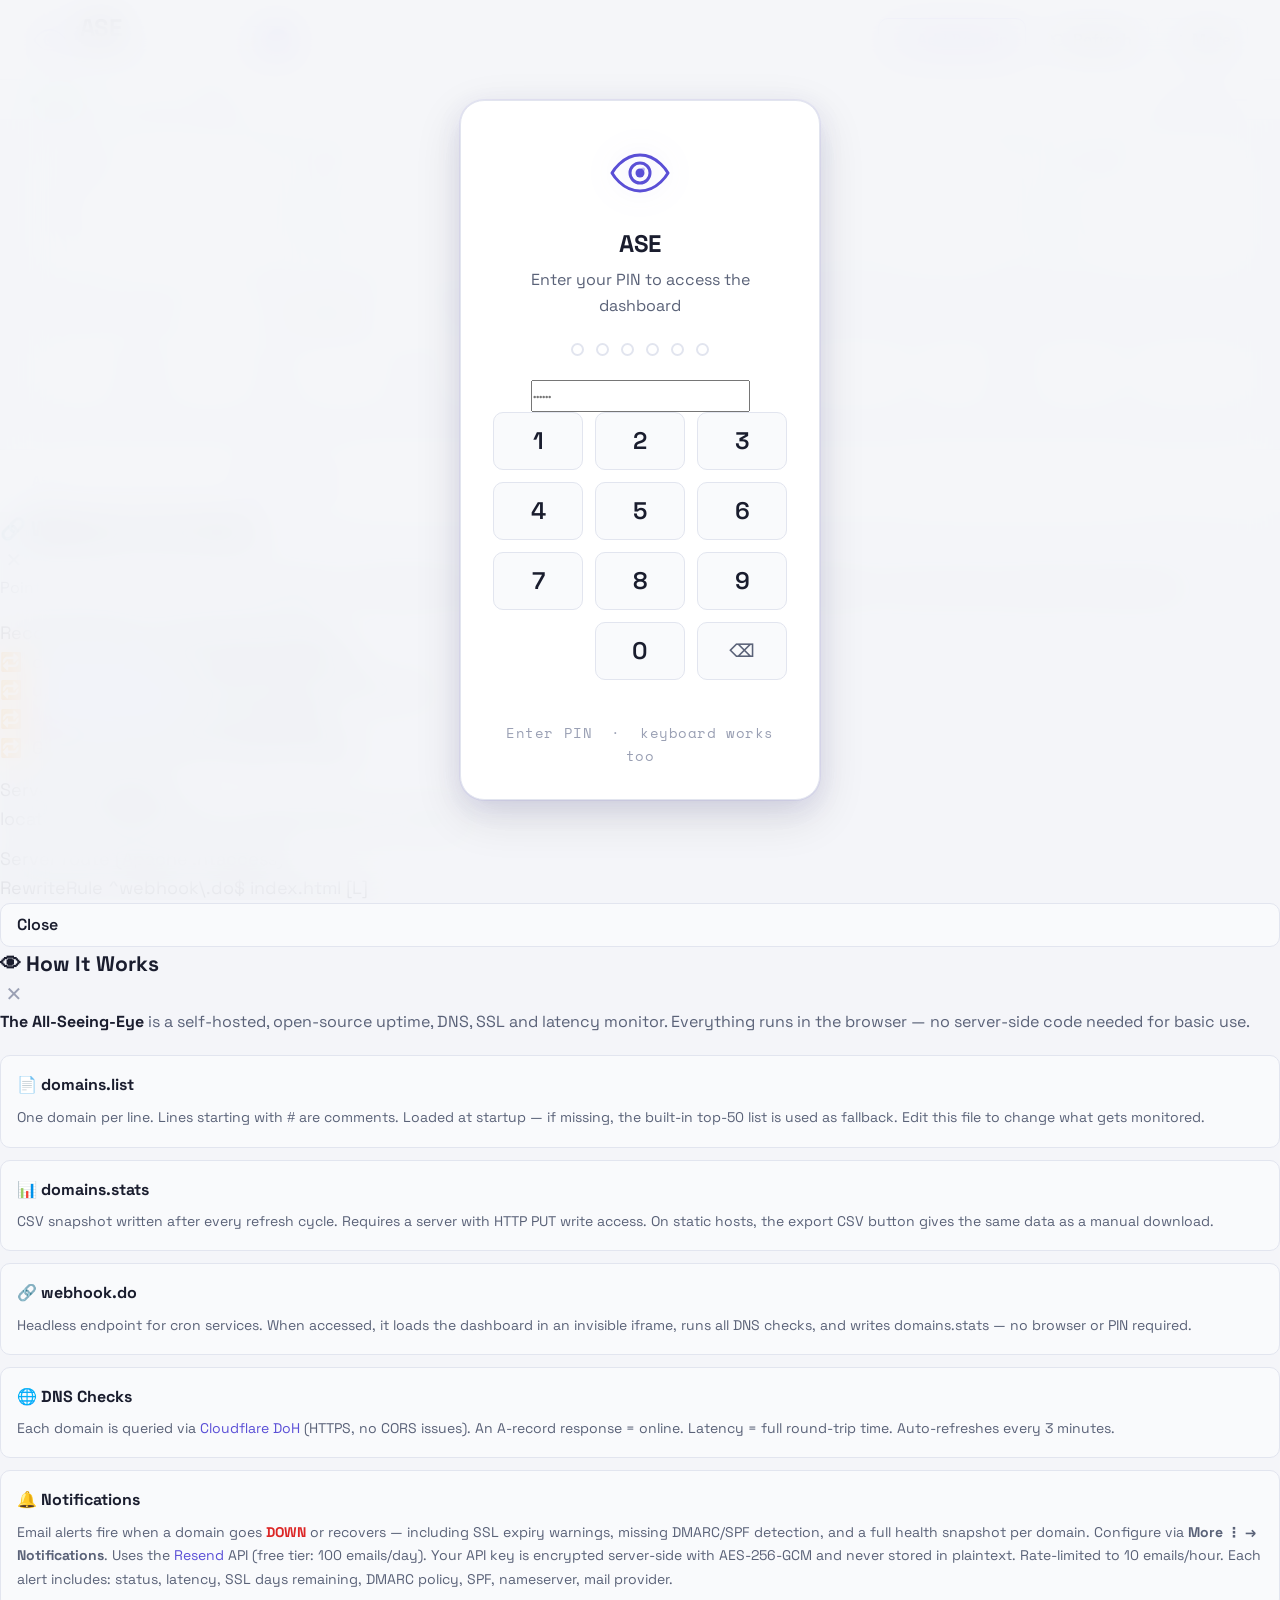
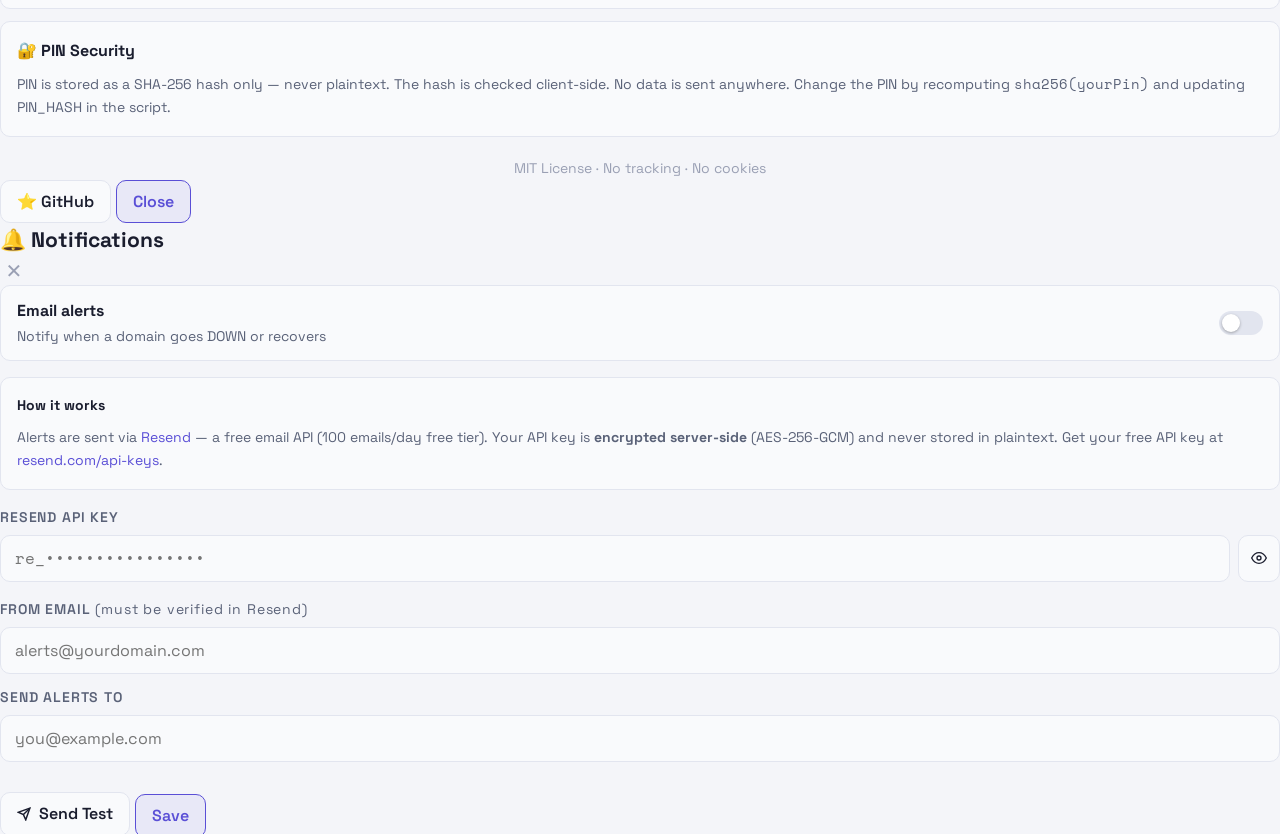
==== commit 2eedb6b0: "feat: v6.0.0 — Rebrand Mercury → The All-Seeing-Eye (ASE) - Repo renamed: paulfxyz/mercury-sh → paul" ====
--- a/index.html
+++ b/index.html
@@ -5,8 +5,8 @@
   ╔══════════════════════════════════════════════════════════════╗
   ║  ALL-SEEING-EYE                                              ║
   ║  Open-source uptime, DNS, SSL & latency monitor              ║
-  ║  Created with Perplexity Computer                            ║
-  ║  https://www.perplexity.ai/computer                          ║
+  ║  Made with ❤️ + AI                            ║
+  ║  https://ase.so                                          ║
   ╚══════════════════════════════════════════════════════════════╝
 
   HOW IT WORKS
@@ -41,8 +41,8 @@
 
   <meta charset="UTF-8">
   <meta name="viewport" content="width=device-width, initial-scale=1.0, viewport-fit=cover">
-  <meta name="description" content="All-Seeing-Eye — open-source uptime, DNS, SSL and latency monitor for any domain list.">
-  <title>The All Seeing Eye</title>
+  <meta name="description" content="ASE — open-source uptime, DNS, SSL and latency monitor for any domain list.">
+  <title>The All-Seeing-Eye — Domain Guardian</title>
 
   <!-- Space Grotesk (user-specified font) from Google Fonts -->
   <link rel="preconnect" href="https://fonts.googleapis.com">
@@ -76,7 +76,7 @@
       </svg>
     </div>
 
-    <h2>All-Seeing-Eye</h2>
+    <h2>ASE</h2>
     <p>Enter your PIN to access the dashboard</p>
 
     <!-- 6 dot indicators -->
@@ -132,7 +132,7 @@
      HEADER
 ═════════════════════════════════════════════════════════════ -->
 <header>
-  <a class="logo" href="#" aria-label="All-Seeing-Eye home">
+  <a class="logo" href="#" aria-label="ASE home">
     <!-- Inline eye SVG — consistent with PIN modal, scales cleanly -->
     <svg class="logo-eye" viewBox="0 0 64 64" fill="none" aria-hidden="true">
       <path d="M4 32C4 32 14 14 32 14C50 14 60 32 60 32C60 32 50 50 32 50C14 50 4 32 4 32Z"
@@ -142,7 +142,7 @@
       <circle cx="35" cy="28.5" r="2" fill="currentColor" opacity="0.4"/>
     </svg>
     <div class="logo-text">
-      <span class="logo-title">All-Seeing-Eye</span>
+      <span class="logo-title">ASE</span>
       <span class="logo-sub">DNS · SSL · Uptime</span>
     </div>
   </a>
@@ -175,7 +175,7 @@
         More
       </button>
       <div class="header-dropdown-menu" id="header-dropdown-menu" role="menu">
-        <a class="dropdown-item" href="https://github.com/paulfxyz/the-all-seeing-eye" target="_blank" rel="noopener" role="menuitem">
+        <a class="dropdown-item" href="https://github.com/paulfxyz/ase" target="_blank" rel="noopener" role="menuitem">
           <svg width="14" height="14" viewBox="0 0 24 24" fill="currentColor"><path d="M12 2C6.48 2 2 6.58 2 12.26c0 4.53 2.87 8.37 6.84 9.73.5.09.68-.22.68-.49v-1.7c-2.78.62-3.37-1.37-3.37-1.37-.45-1.17-1.11-1.48-1.11-1.48-.91-.64.07-.62.07-.62 1 .07 1.53 1.05 1.53 1.05.89 1.56 2.34 1.11 2.91.85.09-.66.35-1.11.63-1.37-2.22-.26-4.56-1.14-4.56-5.07 0-1.12.39-2.03 1.03-2.75-.1-.26-.45-1.3.1-2.71 0 0 .84-.28 2.75 1.05A9.38 9.38 0 0112 7.4c.85 0 1.7.12 2.5.34 1.91-1.33 2.75-1.05 2.75-1.05.55 1.41.2 2.45.1 2.71.64.72 1.03 1.63 1.03 2.75 0 3.94-2.34 4.81-4.57 5.06.36.32.68.94.68 1.9v2.81c0 .27.18.59.69.49A10.27 10.27 0 0022 12.26C22 6.58 17.52 2 12 2z"/></svg>
           GitHub
         </a>
@@ -335,7 +335,7 @@
 
     <div class="form-row">
       <input class="form-input" id="add-input" type="text"
-             placeholder="e.g. paulfleury.com"
+             placeholder="e.g. ase.so"
              autocomplete="off" autocapitalize="none" spellcheck="false">
     </div>
 
@@ -363,17 +363,15 @@
 ═════════════════════════════════════════════════════════════ -->
 <footer>
   <span>
-    <strong>All-Seeing-Eye</strong> — open-source monitor
+    <strong>ASE</strong> — open-source monitor
     &nbsp;·&nbsp;
     <span class="mit-tag">MIT</span>
     &nbsp;·&nbsp;
-    <a href="https://github.com/paulfxyz/the-all-seeing-eye" target="_blank" rel="noopener">GitHub ↗</a>
+    <a href="https://github.com/paulfxyz/ase" target="_blank" rel="noopener">GitHub ↗</a>
   </span>
   <span>Data via <a href="https://developers.cloudflare.com/1.1.1.1/encryption/dns-over-https/" target="_blank" rel="noopener">Cloudflare DoH</a> · No tracking · No cookies</span>
   <span>
-    <a href="https://www.perplexity.ai/computer" target="_blank" rel="noopener noreferrer">
-      Created with Perplexity Computer
-    </a>
+Made with ❤️ + AI
   </span>
 </footer>
 
@@ -430,14 +428,14 @@
     <div class="modal-body">
 
     <p style="font-size:var(--text-sm);color:var(--text-muted);margin-bottom:var(--space-5);line-height:1.7">
-      <strong style="color:var(--text)">The All Seeing Eye</strong> is a self-hosted, open-source uptime, DNS, SSL and latency monitor. Everything runs in the browser — no server-side code needed for basic use.
+      <strong style="color:var(--text)">The All-Seeing-Eye</strong> is a self-hosted, open-source uptime, DNS, SSL and latency monitor. Everything runs in the browser — no server-side code needed for basic use.
     </p>
 
     <div style="display:grid;gap:var(--space-3);margin-bottom:var(--space-5)">
 
       <div style="background:var(--surface-2);border:1px solid var(--border);border-radius:var(--radius-md);padding:var(--space-4)">
         <div style="font-weight:700;font-size:var(--text-sm);margin-bottom:var(--space-2)">📄 domains.list</div>
-        <div style="font-size:var(--text-xs);color:var(--text-muted);line-height:1.7">One domain per line. Lines starting with <code>#</code> are comments. Loaded at startup — if missing, the built-in top-50 list is used. Edit this file to change what gets monitored.</div>
+        <div style="font-size:var(--text-xs);color:var(--text-muted);line-height:1.7">One domain per line. Lines starting with <code>#</code> are comments. Loaded at startup — if missing, the built-in top-50 list is used as fallback. Edit this file to change what gets monitored.</div>
       </div>
 
       <div style="background:var(--surface-2);border:1px solid var(--border);border-radius:var(--radius-md);padding:var(--space-4)">
@@ -456,6 +454,16 @@
       </div>
 
       <div style="background:var(--surface-2);border:1px solid var(--border);border-radius:var(--radius-md);padding:var(--space-4)">
+        <div style="font-weight:700;font-size:var(--text-sm);margin-bottom:var(--space-2)">🔔 Notifications</div>
+        <div style="font-size:var(--text-xs);color:var(--text-muted);line-height:1.7">
+          Email alerts fire when a domain goes <strong style="color:var(--red)">DOWN</strong> or recovers — including SSL expiry warnings, missing DMARC/SPF detection, and a full health snapshot per domain.
+          Configure via <strong>More ⋮ → Notifications</strong>. Uses the <a href="https://resend.com" target="_blank" style="color:var(--accent)">Resend</a> API (free tier: 100 emails/day).
+          Your API key is encrypted server-side with AES-256-GCM and never stored in plaintext.
+          Rate-limited to 10 emails/hour. Each alert includes: status, latency, SSL days remaining, DMARC policy, SPF, nameserver, mail provider.
+        </div>
+      </div>
+
+      <div style="background:var(--surface-2);border:1px solid var(--border);border-radius:var(--radius-md);padding:var(--space-4)">
         <div style="font-weight:700;font-size:var(--text-sm);margin-bottom:var(--space-2)">🔐 PIN Security</div>
         <div style="font-size:var(--text-xs);color:var(--text-muted);line-height:1.7">PIN is stored as a SHA-256 hash only — never plaintext. The hash is checked client-side. No data is sent anywhere. Change the PIN by recomputing <code style="font-family:var(--font-mono)">sha256(yourPin)</code> and updating PIN_HASH in the script.</div>
       </div>
@@ -464,7 +472,7 @@
     <p style="font-size:var(--text-xs);color:var(--text-faint);text-align:center;margin-top:var(--space-2)">MIT License · No tracking · No cookies</p>
     </div><!-- /modal-body -->
     <div class="modal-footer">
-      <a href="https://github.com/paulfxyz/the-all-seeing-eye" target="_blank" rel="noopener" class="btn btn-ghost">⭐ GitHub</a>
+      <a href="https://github.com/paulfxyz/ase" target="_blank" rel="noopener" class="btn btn-ghost">⭐ GitHub</a>
       <button onclick="closeInfoModal()" class="btn btn-accent" style="flex:1">Close</button>
     </div>
   </div>
@@ -548,7 +556,7 @@
      background:color-mix(in srgb,var(--bg) 88%,transparent);backdrop-filter:blur(16px);
      align-items:center;justify-content:center"
      onclick="if(event.target===this)closeChangePinModal()">
-  <div style="background:var(--surface);border:1px solid var(--border);border-radius:var(--radius-xl);
+  <div id="cp-card" style="background:var(--surface);border:1px solid var(--border);border-radius:var(--radius-xl);
        padding:var(--space-8);width:min(360px,94vw);text-align:center;
        box-shadow:var(--shadow-lg),var(--shadow-glow);animation:card-in 0.25s cubic-bezier(.34,1.56,.64,1)">
 
@@ -558,15 +566,32 @@
     <p id="cp-subtitle" style="font-size:var(--text-sm);color:var(--text-muted);
         margin-bottom:var(--space-5)">Enter your current PIN</p>
 
-    <!-- Dot indicators -->
+    <!-- Dot indicators (hidden on mobile via .mobile-pin-active class) -->
     <div style="display:flex;justify-content:center;gap:12px;margin-bottom:var(--space-5)" id="cp-dots">
       <div class="pin-dot" id="cp-dot-0"></div><div class="pin-dot" id="cp-dot-1"></div>
       <div class="pin-dot" id="cp-dot-2"></div><div class="pin-dot" id="cp-dot-3"></div>
       <div class="pin-dot" id="cp-dot-4"></div><div class="pin-dot" id="cp-dot-5"></div>
     </div>
 
-    <!-- Numpad -->
-    <div class="pin-grid" style="margin-bottom:var(--space-3)">
+    <!-- Mobile numeric input — shown on touch devices, hidden on desktop.
+         Replaces the numpad with the native OS keyboard.
+         JS syncs oninput with cpBuffer + cpDigit() logic. -->
+    <input type="password"
+           id="cp-mobile-input"
+           inputmode="numeric"
+           pattern="[0-9]*"
+           maxlength="6"
+           autocomplete="off"
+           autocorrect="off"
+           spellcheck="false"
+           placeholder="······"
+           class="pin-mobile-input"
+           style="display:none"
+           oninput="cpMobileInput(this)"
+           aria-label="Enter PIN">
+
+    <!-- Numpad (hidden on mobile via .mobile-pin-active class on parent card) -->
+    <div class="pin-grid" id="cp-grid" style="margin-bottom:var(--space-3)">
       <button class="pin-btn" onclick="cpDigit('1')">1</button>
       <button class="pin-btn" onclick="cpDigit('2')">2</button>
       <button class="pin-btn" onclick="cpDigit('3')">3</button>
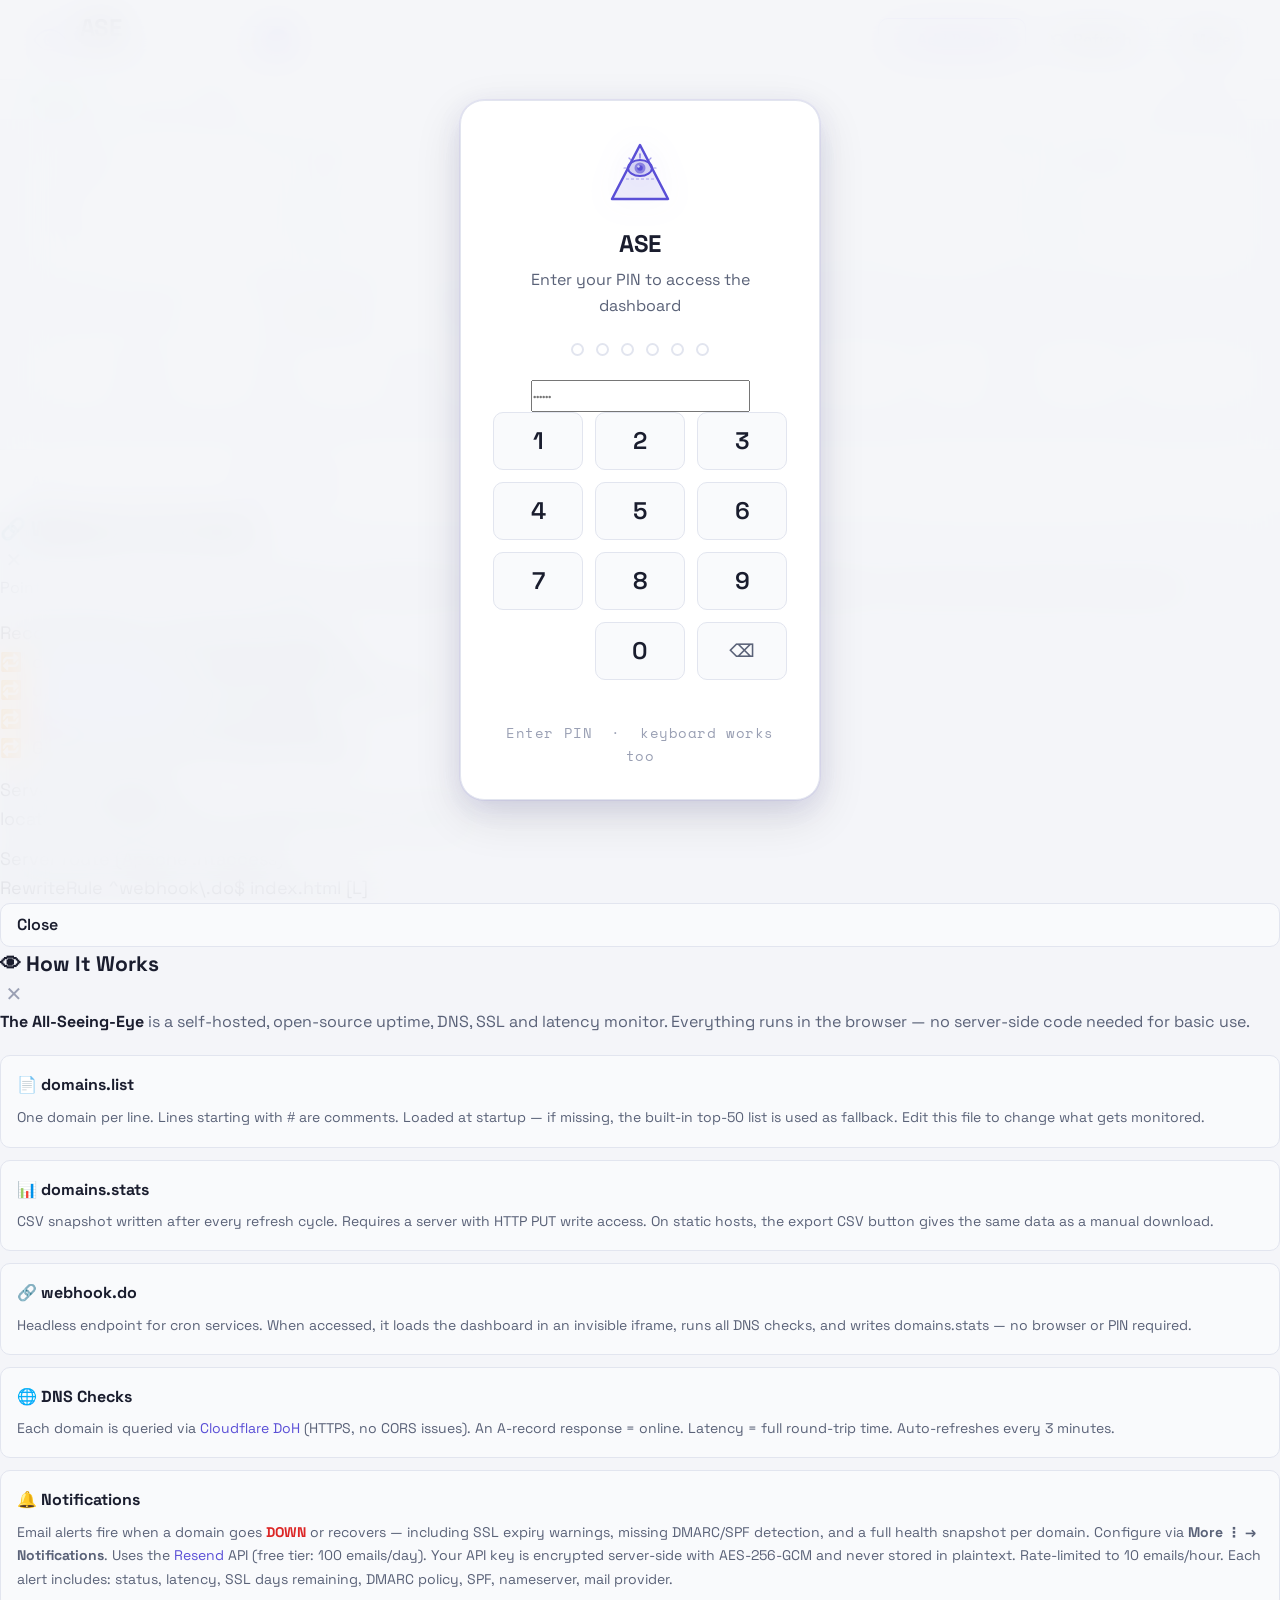
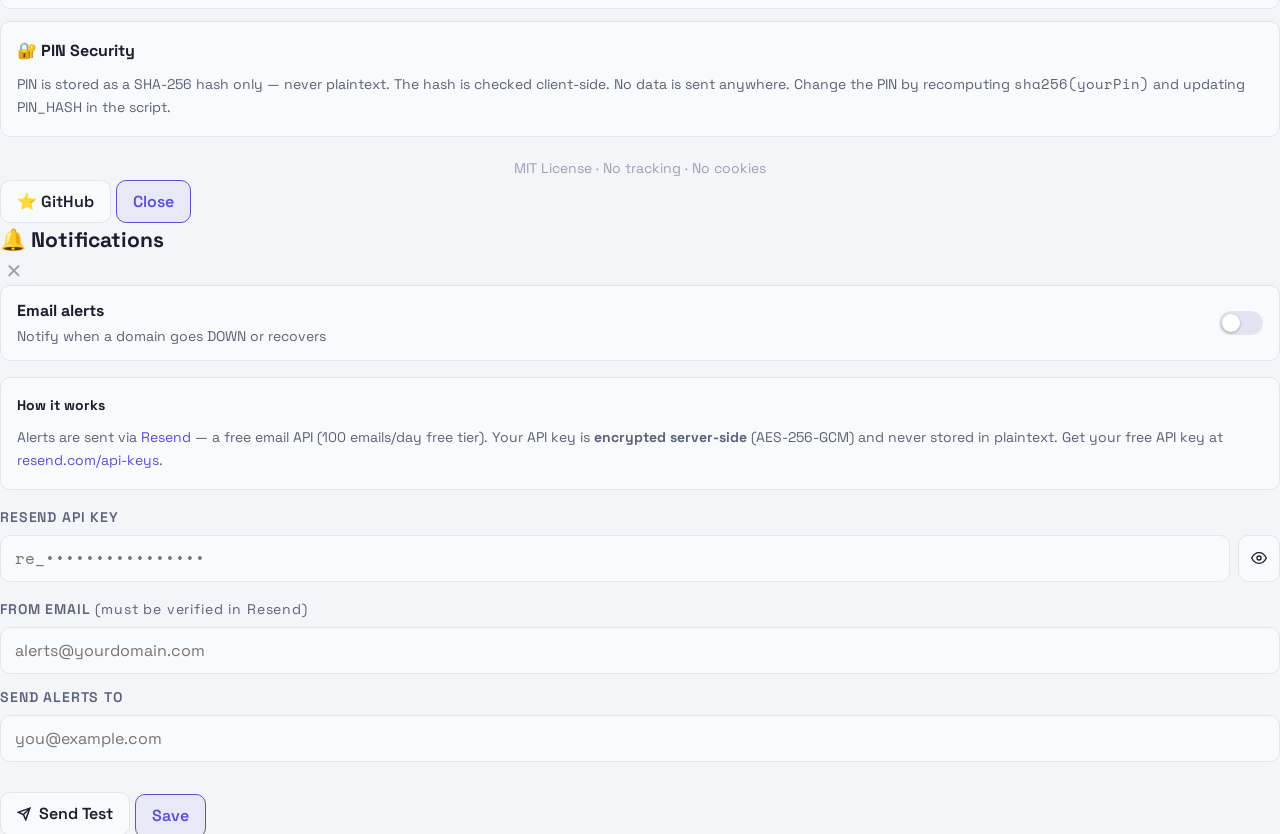
==== commit d687fb61: "feat: All-Seeing Eye logo — illuminati pyramid + eye in nav, hero, footer, favicon, PIN screen" ====
--- a/index.html
+++ b/index.html
@@ -63,16 +63,31 @@
 
     <!-- Eye SVG logo -->
     <div class="pin-eye" aria-hidden="true">
+      <!-- All-Seeing Eye / Illuminati pyramid -->
       <svg viewBox="0 0 64 64" fill="none" xmlns="http://www.w3.org/2000/svg">
-        <!-- Outer eye shape -->
-        <path d="M4 32C4 32 14 14 32 14C50 14 60 32 60 32C60 32 50 50 32 50C14 50 4 32 4 32Z"
-              stroke="currentColor" stroke-width="3" stroke-linecap="round" stroke-linejoin="round"/>
+        <!-- Pyramid body -->
+        <polygon points="32,4 60,58 4,58"
+                 fill="currentColor" opacity="0.1"/>
+        <polygon points="32,4 60,58 4,58"
+                 stroke="currentColor" stroke-width="2.5" stroke-linejoin="round" fill="none"/>
+        <!-- Capstone gap -->
+        <line x1="18" y1="38" x2="46" y2="38" stroke="currentColor"
+              stroke-width="1.2" opacity="0.45" stroke-dasharray="3 2"/>
+        <!-- Eye whites -->
+        <ellipse cx="32" cy="27" rx="12" ry="8" fill="currentColor" opacity="0.15"/>
+        <ellipse cx="32" cy="27" rx="12" ry="8" stroke="currentColor" stroke-width="2" fill="none"/>
         <!-- Iris -->
-        <circle cx="32" cy="32" r="10" stroke="currentColor" stroke-width="3"/>
-        <!-- Pupil (filled) -->
-        <circle cx="32" cy="32" r="4.5" fill="currentColor"/>
-        <!-- Highlight -->
-        <circle cx="35" cy="28.5" r="2" fill="currentColor" opacity="0.4"/>
+        <circle cx="32" cy="27" r="5.5" fill="currentColor" opacity="0.6"/>
+        <!-- Pupil -->
+        <circle cx="32" cy="27" r="2.8" fill="currentColor"/>
+        <!-- Glint -->
+        <circle cx="30.5" cy="25.5" r="1.2" fill="white" opacity="0.7"/>
+        <!-- Rays -->
+        <line x1="32" y1="17" x2="32" y2="13" stroke="currentColor" stroke-width="1.5" stroke-linecap="round" opacity="0.7"/>
+        <line x1="40" y1="20" x2="43" y2="17" stroke="currentColor" stroke-width="1.2" stroke-linecap="round" opacity="0.55"/>
+        <line x1="24" y1="20" x2="21" y2="17" stroke="currentColor" stroke-width="1.2" stroke-linecap="round" opacity="0.55"/>
+        <line x1="44" y1="27" x2="48" y2="27" stroke="currentColor" stroke-width="1.2" stroke-linecap="round" opacity="0.55"/>
+        <line x1="20" y1="27" x2="16" y2="27" stroke="currentColor" stroke-width="1.2" stroke-linecap="round" opacity="0.55"/>
       </svg>
     </div>
 
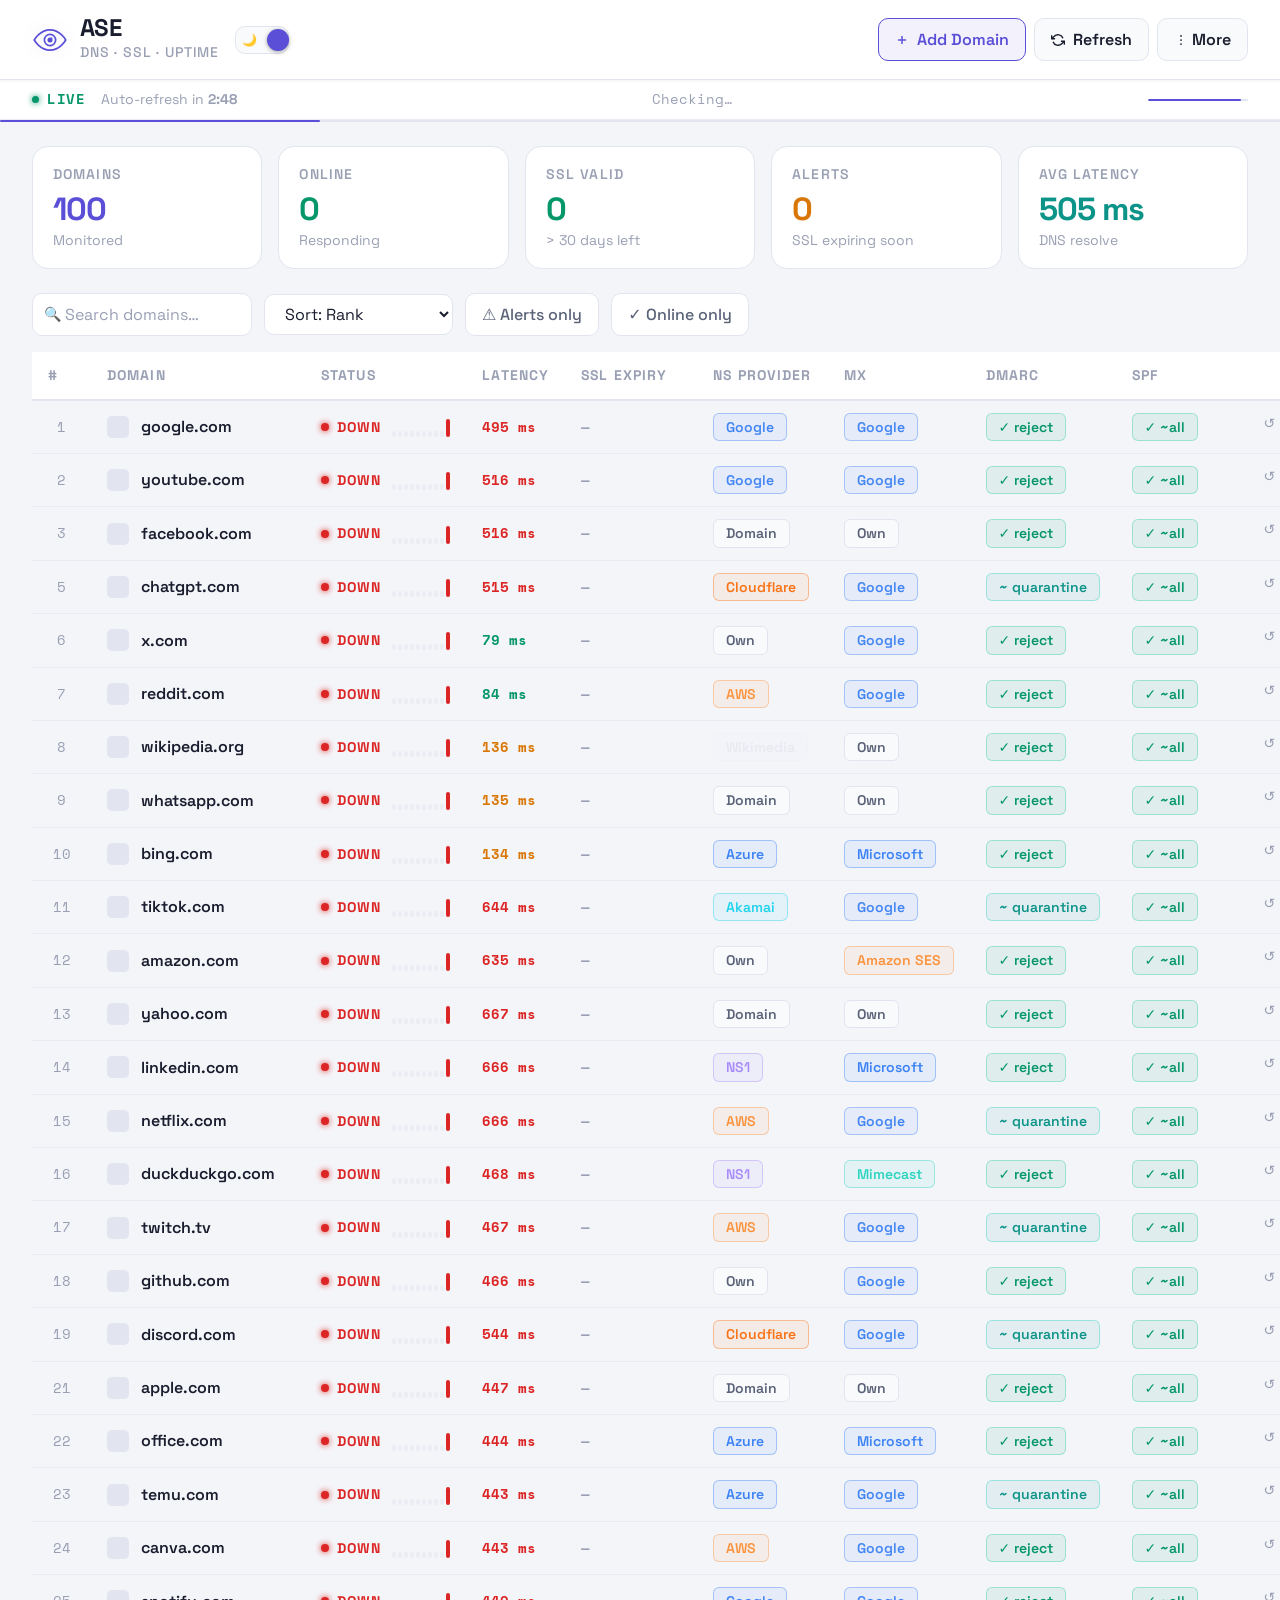
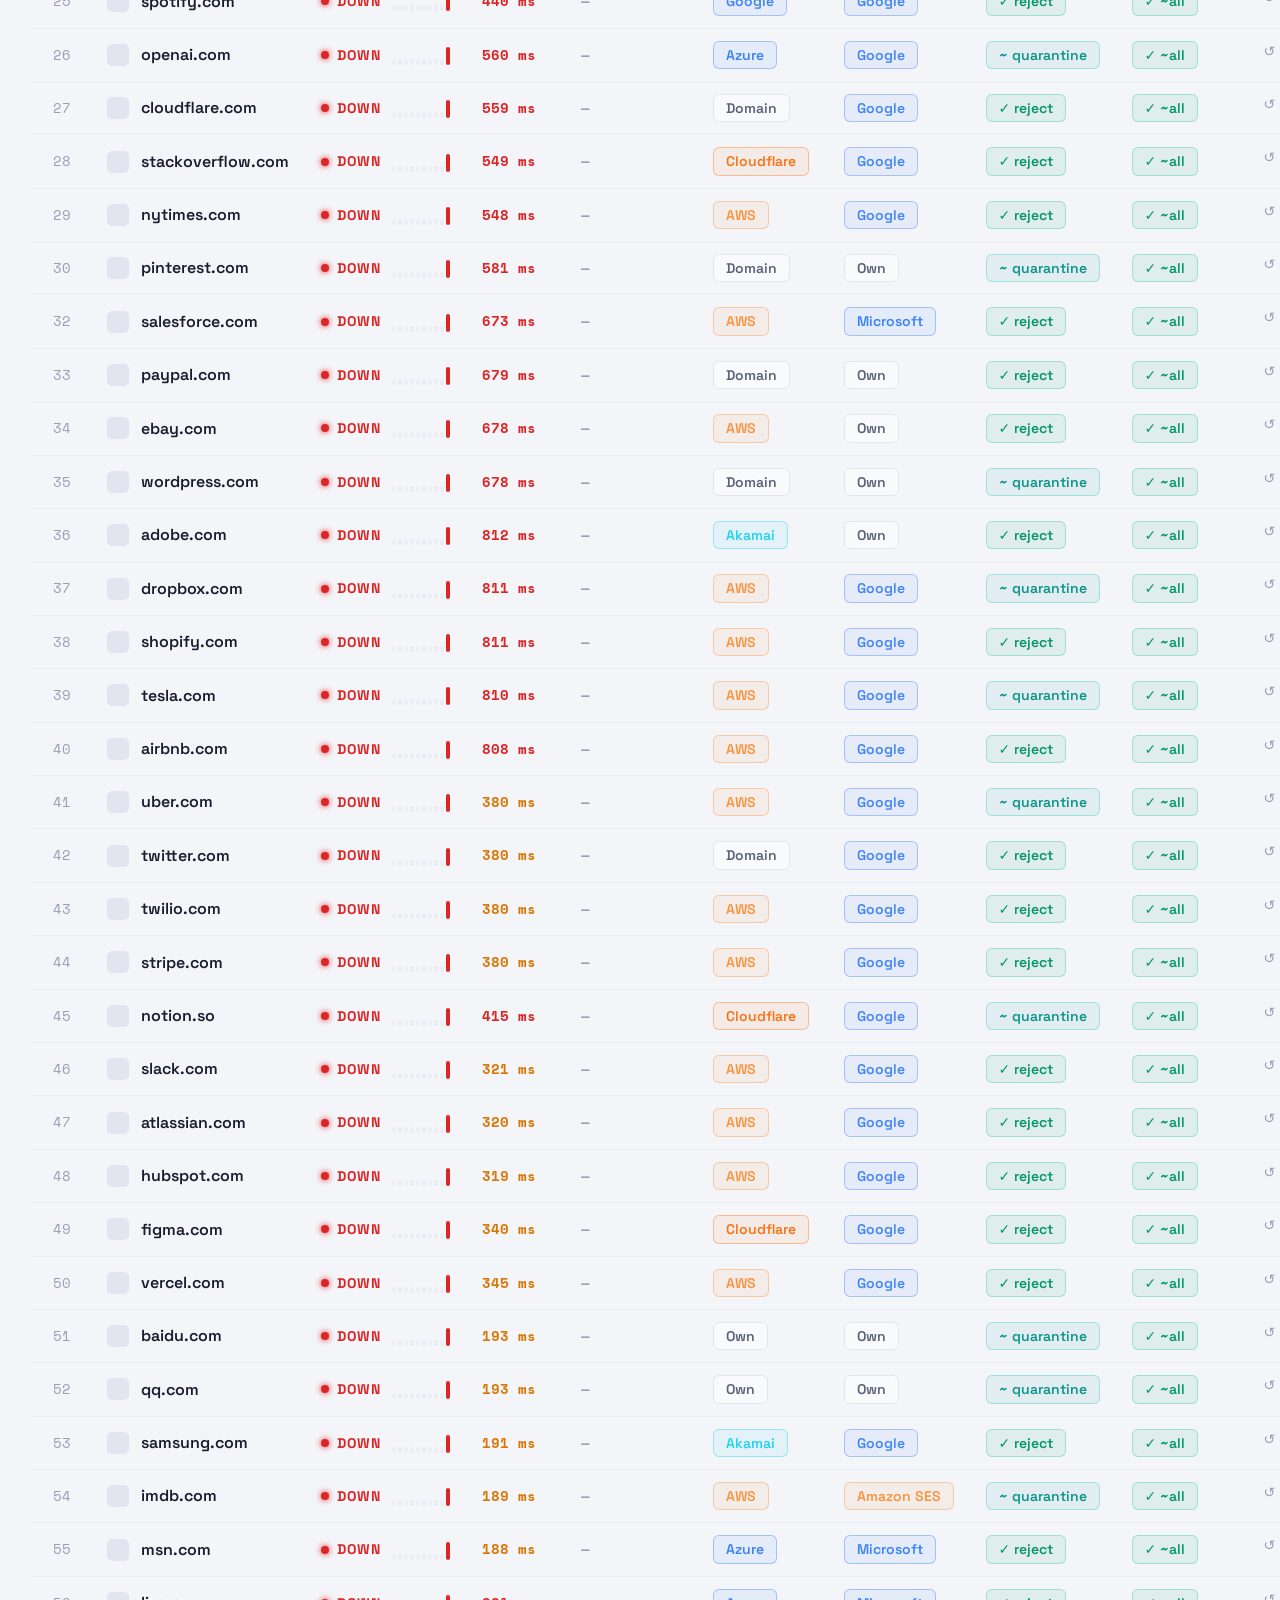
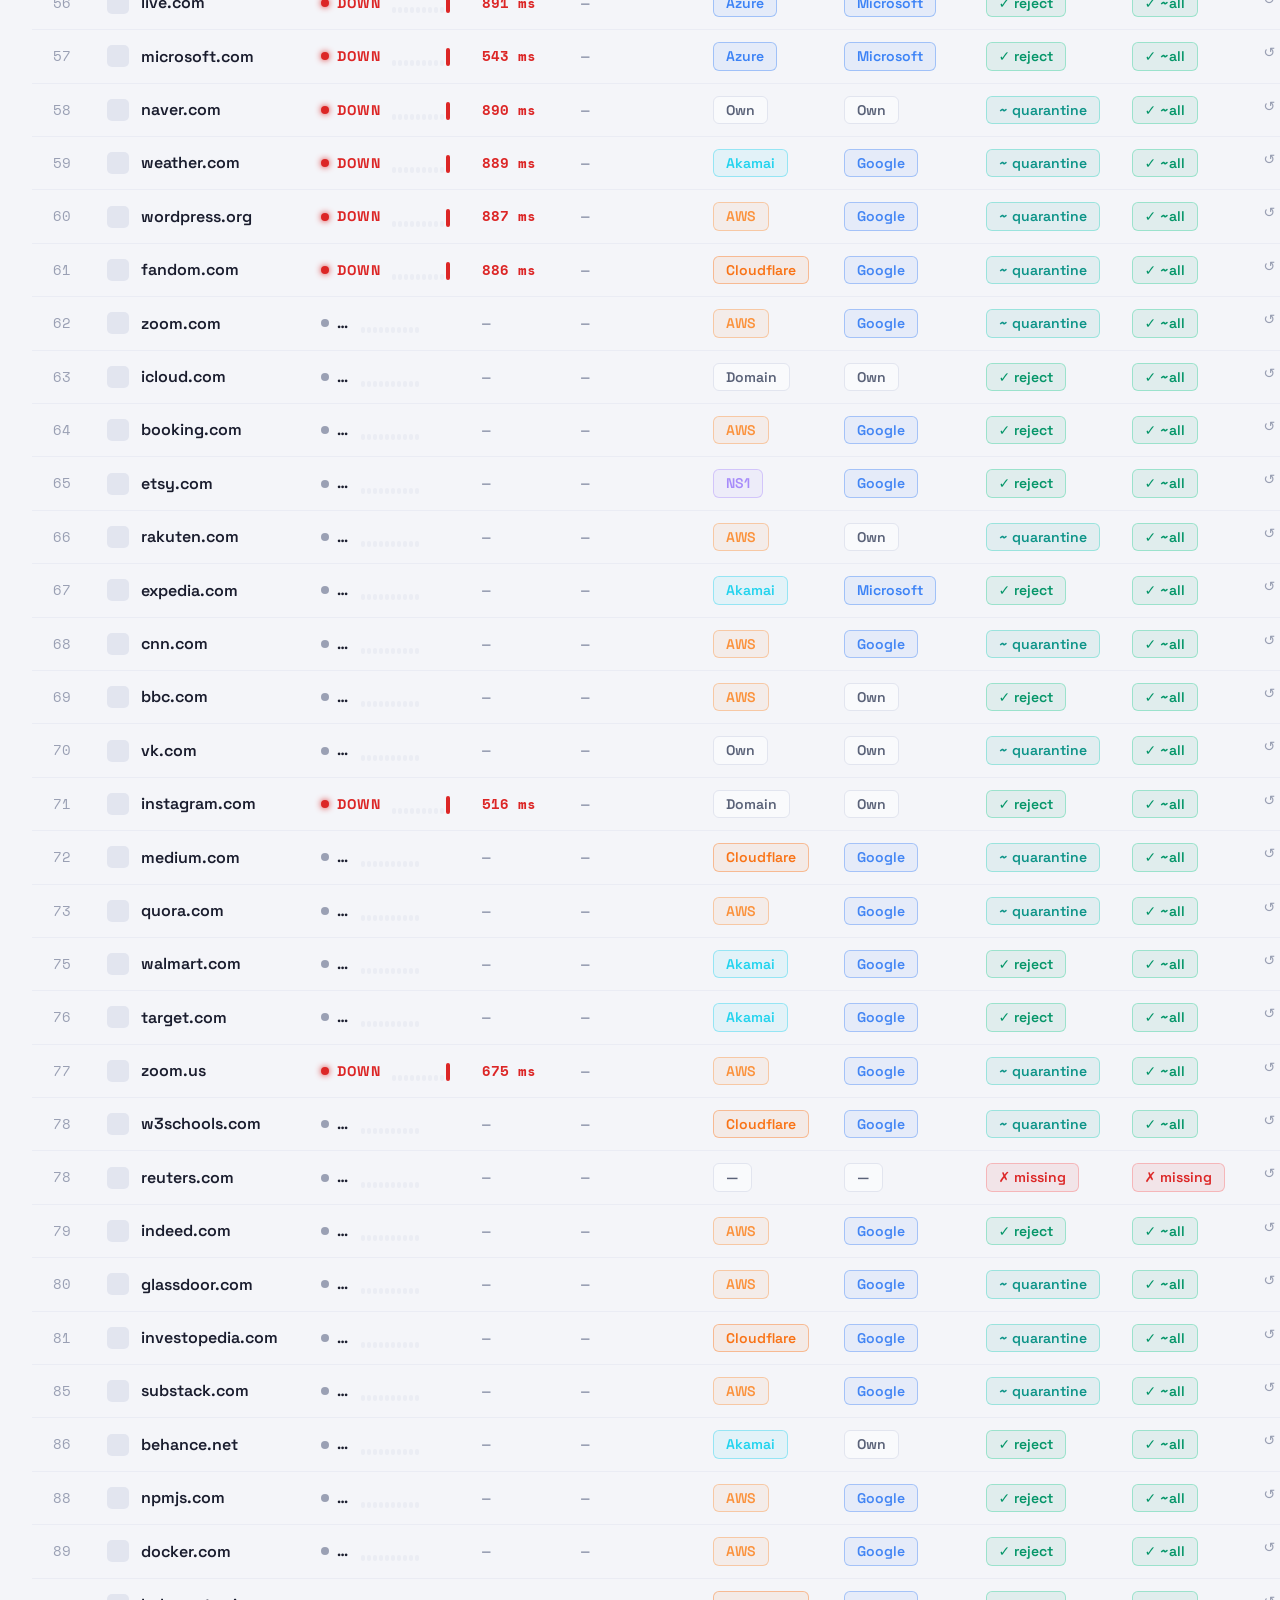
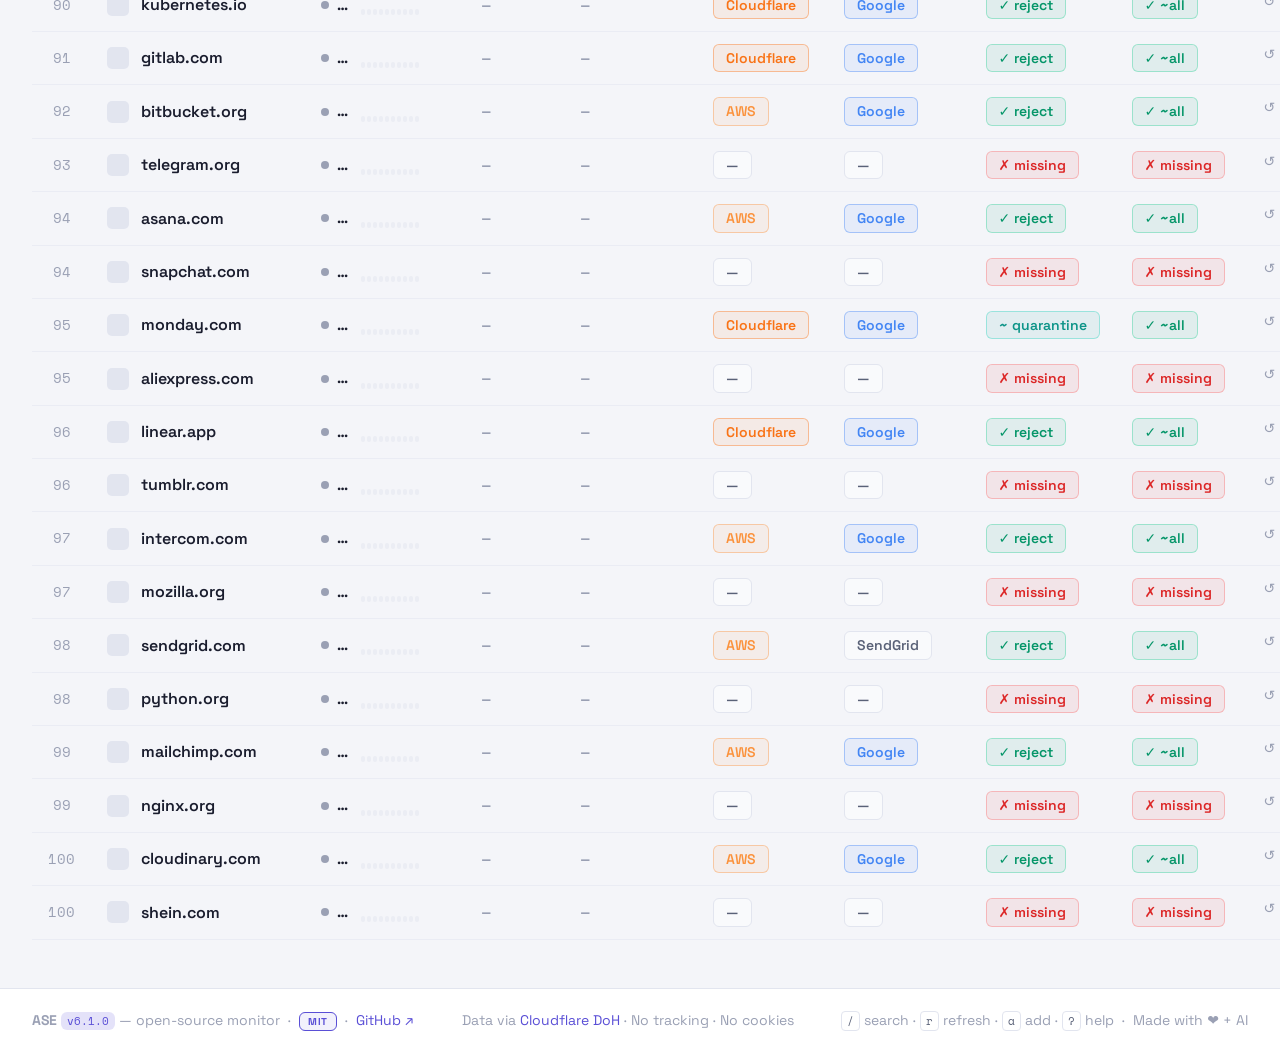
==== commit 02181273: "v6.1.0: audit release — server-side auth, working cron, corrected claims, read-only demo mode - fix " ====
--- a/index.html
+++ b/index.html
@@ -1,6 +1,12 @@
 <!DOCTYPE html>
 <html lang="en" data-theme="light">
 <head>
+<script>
+/* ASE demo mode — hostname based, set before first paint so the PIN screen never flashes.
+   Only the public demo host is affected; every self-hosted install keeps its PIN gate. */
+window.ASE_DEMO = window.ASE_DEMO || /(^|\.)ase\.live$/i.test(location.hostname);
+if (window.ASE_DEMO) document.documentElement.classList.add('demo');
+</script>
   <!--
   ╔══════════════════════════════════════════════════════════════╗
   ║  ALL-SEEING-EYE                                              ║
@@ -11,32 +17,27 @@
 
   HOW IT WORKS
   ─────────────────────────────────────────────────────────────
-  1. On load, the app tries to fetch `domains.list` (same directory).
-     - Each non-empty, non-comment line becomes a monitored domain.
-     - If the file is missing or unreachable, the built-in TOP_30 list is used.
-
-  2. For each domain, a live DNS-over-HTTPS query is fired to
-     Cloudflare's public DoH API (cloudflare-dns.com/dns-query).
-     This gives us: A record presence (= "up"), latency, and NS info.
-
-  3. SSL expiry dates are seeded from scan data for the top-50 list.
-     Custom-added domains get a placeholder until a real check runs.
-
-  4. The "Add Domain" flow lets users add any domain on the fly.
-     If `domains.list` is writable (local server with write access),
-     the app will also persist the new domain there via a PUT request.
-     On a read-only static host, it just adds it to the in-memory list.
-
-  5. The PIN gate (SHA-256 hashed, no plaintext stored) prevents
-     casual access. Keyboard input + numpad both work.
-     PIN: 1 2 3 4 5 6  (SHA-256: 8d969eef…)
-
-  SECURITY NOTE
+  1. On load, the app asks auth.php who you are. Signed out → PIN pad.
+     The PIN is verified on the server (bcrypt); the browser never sees
+     the hash. Without a PHP backend the app runs in static mode.
+  2. domains.list (one domain per line) is the watchlist; a built-in
+     list is the fallback.
+  3. Each domain gets live DNS-over-HTTPS queries to Cloudflare
+     (A, NS, MX, TXT, DMARC). "UP" means the A record resolves.
+  4. SSL expiry comes from ssl-check.php (real TLS handshake), with
+     crt.sh certificate-transparency as a fallback.
+  5. update-stats.php, run by cron, keeps history and sends alerts
+     while no tab is open.
+
+  PRIVACY / SECURITY NOTE
   ─────────────────────────────────────────────────────────────
-  - No data leaves the browser except DNS queries to Cloudflare DoH.
-  - No cookies, no persistent storage used.
-  - PIN is checked purely client-side via SHA-256 comparison.
-  - This is a monitoring DISPLAY tool, not a security perimeter.
+  - Third parties contacted by your browser: Cloudflare DoH (DNS),
+    Google Fonts, Google favicon service, crt.sh (fallback).
+  - Cookies: ase_sid (HttpOnly sign-in), ase-lang / ase-theme
+    (preferences), ase_uptime (local uptime fallback).
+  - The public demo at ase.live is read-only and has no sign-in.
+  - A 6-digit PIN is a gate, not a vault: add HTTP Basic Auth or an
+    IP allow-list for anything sensitive (see INSTALL.md).
   -->
 
   <meta charset="UTF-8">
@@ -52,6 +53,13 @@
     <link rel="stylesheet" href="app.css">
 </head>
 <body>
+<div class="demo-banner" id="demo-banner" role="note">
+  <span class="demo-badge">LIVE DEMO</span>
+  <span>Read-only preview — 100 popular domains, real DNS + SSL checks, uptime recorded server-side.</span>
+  <a href="https://github.com/paulfxyz/ase" target="_blank" rel="noopener">Self-host your own ↗</a>
+  <a href="https://ase.so" target="_blank" rel="noopener">ase.so</a>
+</div>
+
 
 <!-- ════════════════════════════════════════════════════════════
      PIN OVERLAY
@@ -198,17 +206,25 @@
           <svg width="14" height="14" viewBox="0 0 24 24" fill="none" stroke="currentColor" stroke-width="2.5"><path d="M21 15v4a2 2 0 01-2 2H5a2 2 0 01-2-2v-4"/><polyline points="7 10 12 15 17 10"/><line x1="12" y1="15" x2="12" y2="3"/></svg>
           Export CSV
         </button>
+        <button class="dropdown-item" onclick="event.stopPropagation();exportJSON();closeHeaderMenu()" role="menuitem">
+          <svg width="14" height="14" viewBox="0 0 24 24" fill="none" stroke="currentColor" stroke-width="2.5"><path d="M21 15v4a2 2 0 01-2 2H5a2 2 0 01-2-2v-4"/><polyline points="7 10 12 15 17 10"/><line x1="12" y1="15" x2="12" y2="3"/></svg>
+          Export JSON
+        </button>
         <button class="dropdown-item" onclick="event.stopPropagation();closeHeaderMenu();openWebhookModal()" role="menuitem">
           <svg width="14" height="14" viewBox="0 0 24 24" fill="none" stroke="currentColor" stroke-width="2.5"><path d="M10 13a5 5 0 007.54.54l3-3a5 5 0 00-7.07-7.07l-1.72 1.71"/><path d="M14 11a5 5 0 00-7.54-.54l-3 3a5 5 0 007.07 7.07l1.71-1.71"/></svg>
-          Webhook / Cron
+          Scheduled checks
         </button>
-        <button class="dropdown-item" onclick="event.stopPropagation();closeHeaderMenu();openChangePinModal()" role="menuitem">
+        <button class="dropdown-item demo-hide" onclick="event.stopPropagation();closeHeaderMenu();openChangePinModal()" role="menuitem">
           <svg width="14" height="14" viewBox="0 0 24 24" fill="none" stroke="currentColor" stroke-width="2"><circle cx="12" cy="12" r="3"/><path d="M19.4 15a1.65 1.65 0 00.33 1.82l.06.06a2 2 0 010 2.83 2 2 0 01-2.83 0l-.06-.06a1.65 1.65 0 00-1.82-.33 1.65 1.65 0 00-1 1.51V21a2 2 0 01-2 2 2 2 0 01-2-2v-.09A1.65 1.65 0 009 19.4a1.65 1.65 0 00-1.82.33l-.06.06a2 2 0 01-2.83-2.83l.06-.06A1.65 1.65 0 004.68 15a1.65 1.65 0 00-1.51-1H3a2 2 0 01-2-2 2 2 0 012-2h.09A1.65 1.65 0 004.6 9a1.65 1.65 0 00-.33-1.82l-.06-.06a2 2 0 010-2.83 2 2 0 012.83 0l.06.06A1.65 1.65 0 009 4.68a1.65 1.65 0 001-1.51V3a2 2 0 012-2 2 2 0 012 2v.09a1.65 1.65 0 001 1.51 1.65 1.65 0 001.82-.33l.06-.06a2 2 0 012.83 2.83l-.06.06A1.65 1.65 0 0019.4 9a1.65 1.65 0 001.51 1H21a2 2 0 012 2 2 2 0 01-2 2h-.09a1.65 1.65 0 00-1.51 1z"/></svg>
           Change PIN
         </button>
-        <button class="dropdown-item" id="btn-notify-menu" onclick="event.stopPropagation();closeHeaderMenu();openNotifyModal()" role="menuitem">
+        <button class="dropdown-item demo-hide" id="btn-notify-menu" onclick="event.stopPropagation();closeHeaderMenu();openNotifyModal()" role="menuitem">
           <svg width="14" height="14" viewBox="0 0 24 24" fill="none" stroke="currentColor" stroke-width="2"><path d="M18 8A6 6 0 006 8c0 7-3 9-3 9h18s-3-2-3-9"/><path d="M13.73 21a2 2 0 01-3.46 0"/></svg>
           Notifications <span id="notify-status-dot" style="display:none;width:7px;height:7px;border-radius:50%;background:var(--green);display:inline-block;margin-left:4px;vertical-align:middle"></span>
+        </button>
+        <button class="dropdown-item demo-hide" onclick="event.stopPropagation();closeHeaderMenu();aseSignOut()" role="menuitem">
+          <svg width="14" height="14" viewBox="0 0 24 24" fill="none" stroke="currentColor" stroke-width="2"><path d="M9 21H5a2 2 0 01-2-2V5a2 2 0 012-2h4"/><polyline points="16 17 21 12 16 7"/><line x1="21" y1="12" x2="9" y2="12"/></svg>
+          Sign out
         </button>
         <button class="dropdown-item" onclick="event.stopPropagation();closeHeaderMenu();openInfoModal()" role="menuitem">
           <svg width="14" height="14" viewBox="0 0 24 24" fill="none" stroke="currentColor" stroke-width="2"><circle cx="12" cy="12" r="10"/><line x1="12" y1="16" x2="12" y2="12"/><line x1="12" y1="8" x2="12.01" y2="8"/></svg>
@@ -378,16 +394,14 @@
 ═════════════════════════════════════════════════════════════ -->
 <footer>
   <span>
-    <strong>ASE</strong> — open-source monitor
+    <strong>ASE</strong> <span class="ver-tag">v6.1.0</span> — open-source monitor
     &nbsp;·&nbsp;
     <span class="mit-tag">MIT</span>
     &nbsp;·&nbsp;
     <a href="https://github.com/paulfxyz/ase" target="_blank" rel="noopener">GitHub ↗</a>
   </span>
   <span>Data via <a href="https://developers.cloudflare.com/1.1.1.1/encryption/dns-over-https/" target="_blank" rel="noopener">Cloudflare DoH</a> · No tracking · No cookies</span>
-  <span>
-Made with ❤️ + AI
-  </span>
+  <span><span class="kbd-hints"><kbd>/</kbd> search · <kbd>r</kbd> refresh · <kbd>a</kbd> add · <kbd>?</kbd> help &nbsp;·&nbsp; </span>Made with ❤️ + AI</span>
 </footer>
 
 
@@ -402,28 +416,25 @@
 <div id="webhook-modal" class="modal-overlay" onclick="if(event.target===this)closeWebhookModal()">
   <div class="modal-card">
     <div class="modal-header">
-      <h3 class="modal-title">🔗 Webhook / Cron Setup</h3>
+      <h3 class="modal-title">⏱ Scheduled checks</h3>
       <button onclick="closeWebhookModal()" class="modal-close-btn" aria-label="Close">✕</button>
     </div>
     <div class="modal-body">
       <p style="font-size:var(--text-sm);color:var(--text-muted);margin-bottom:var(--space-4);line-height:1.7">
-        Point any HTTP cron service at <code class="code-inline">yourdomain.com/webhook.do</code> to trigger an automatic check and update <code class="code-inline">domains.stats</code> without opening the dashboard.
+        The dashboard only checks while a tab is open. For history and email alerts around the clock, schedule <code class="code-inline">update-stats.php</code> on your server. It runs the same DNS, SSL and mail-policy checks, appends to the uptime history and sends alert emails.
       </p>
       <div class="code-block">
-        <div class="code-label">Recommended cron services (all free)</div>
-        🔁 &nbsp;<a href="https://cron-job.org" target="_blank" style="color:var(--accent)">cron-job.org</a> — every 5 min, HTTP GET<br>
-        🔁 &nbsp;<a href="https://uptimerobot.com" target="_blank" style="color:var(--accent)">uptimerobot.com</a> — HTTP monitor = free cron<br>
-        🔁 &nbsp;<a href="https://easycron.com" target="_blank" style="color:var(--accent)">easycron.com</a> — free tier available<br>
-        🔁 &nbsp;GitHub Actions with <code>schedule</code> trigger
+        <div class="code-label">Option 1 — server cron (cPanel / SiteGround), no token needed</div>
+        php /home/USER/public_html/PATH/update-stats.php
       </div>
       <div class="code-block" style="margin-top:var(--space-3)">
-        <div class="code-label">Server route (Nginx)</div>
-        location = /webhook.do { try_files /index.html =404; }
-      </div>
-      <div class="code-block" style="margin-top:var(--space-3)">
-        <div class="code-label">Server route (Apache .htaccess)</div>
-        RewriteRule ^webhook\.do$ index.html [L]
-      </div>
+        <div class="code-label">Option 2 — external scheduler (cron-job.org, GitHub Actions…)</div>
+        1. Put a random 24+ character secret in <code>cron_token.key</code><br>
+        2. Call <code>https://yourdomain.com/update-stats.php</code> with the header <code>X-ASE-Token: &lt;secret&gt;</code>
+      </div>
+      <p style="font-size:var(--text-xs);color:var(--text-faint);margin-top:var(--space-3);line-height:1.7">
+        Without <code>cron_token.key</code> the HTTP route is disabled. "UP" means the domain's DNS A record resolves — it is not an HTTP check.
+      </p>
     </div>
     <div class="modal-footer">
       <button onclick="closeWebhookModal()" class="btn" style="width:100%">Close</button>
@@ -443,7 +454,7 @@
     <div class="modal-body">
 
     <p style="font-size:var(--text-sm);color:var(--text-muted);margin-bottom:var(--space-5);line-height:1.7">
-      <strong style="color:var(--text)">The All-Seeing-Eye</strong> is a self-hosted, open-source uptime, DNS, SSL and latency monitor. Everything runs in the browser — no server-side code needed for basic use.
+      <strong style="color:var(--text)">The All-Seeing-Eye</strong> is a self-hosted, open-source uptime, DNS, SSL and latency monitor. The dashboard runs in the browser; the optional PHP files add sign-in, history, SSL checks and scheduled alerts.
     </p>
 
     <div style="display:grid;gap:var(--space-3);margin-bottom:var(--space-5)">
@@ -455,12 +466,12 @@
 
       <div style="background:var(--surface-2);border:1px solid var(--border);border-radius:var(--radius-md);padding:var(--space-4)">
         <div style="font-weight:700;font-size:var(--text-sm);margin-bottom:var(--space-2)">📊 domains.stats</div>
-        <div style="font-size:var(--text-xs);color:var(--text-muted);line-height:1.7">CSV snapshot written after every refresh cycle. Requires a server with HTTP PUT write access. On static hosts, the export CSV button gives the same data as a manual download.</div>
+        <div style="font-size:var(--text-xs);color:var(--text-muted);line-height:1.7">CSV snapshot written by <code>update-stats.php</code> on each scheduled run. The Export CSV and Export JSON buttons download the current view at any time.</div>
       </div>
 
       <div style="background:var(--surface-2);border:1px solid var(--border);border-radius:var(--radius-md);padding:var(--space-4)">
-        <div style="font-weight:700;font-size:var(--text-sm);margin-bottom:var(--space-2)">🔗 webhook.do</div>
-        <div style="font-size:var(--text-xs);color:var(--text-muted);line-height:1.7">Headless endpoint for cron services. When accessed, it loads the dashboard in an invisible iframe, runs all DNS checks, and writes domains.stats — no browser or PIN required.</div>
+        <div style="font-weight:700;font-size:var(--text-sm);margin-bottom:var(--space-2)">⏱ update-stats.php</div>
+        <div style="font-size:var(--text-xs);color:var(--text-muted);line-height:1.7">The scheduled worker. Run it from a server cron (CLI) or call it over HTTP with a secret token. It stores history and sends alert emails — see More ⋮ → Scheduled checks.</div>
       </div>
 
       <div style="background:var(--surface-2);border:1px solid var(--border);border-radius:var(--radius-md);padding:var(--space-4)">
@@ -555,9 +566,6 @@
 
     <div id="sp-error" style="font-size:var(--text-xs);color:var(--red);min-height:18px;margin-bottom:var(--space-3)"></div>
 
-    <button onclick="spSkip()" style="font-size:var(--text-xs);color:var(--text-faint);
-            background:none;border:none;cursor:pointer;font-family:var(--font-display);
-            text-decoration:underline">Skip for now — keep using 123456</button>
   </div>
 </div>
 
@@ -565,7 +573,7 @@
 <!-- ════════════════════════════════════════════════════════════
      CHANGE PIN MODAL
      Three-step flow: current PIN → new PIN → confirm new PIN
-     All validation is client-side via SHA-256.
+     The server verifies the current PIN (auth.php, bcrypt).
 ═════════════════════════════════════════════════════════════ -->
 <div id="change-pin-overlay" style="display:none;position:fixed;inset:0;z-index:8800;
      background:color-mix(in srgb,var(--bg) 88%,transparent);backdrop-filter:blur(16px);
--- a/app.css
+++ b/app.css
@@ -176,6 +176,14 @@
       box-shadow: var(--shadow-lg), var(--shadow-glow);
       animation: card-in 0.4s cubic-bezier(0.34, 1.56, 0.64, 1);
     }
+    /* On small mobile phones, let the card breathe and use more vertical space */
+    @media (max-height: 700px) and (max-width: 480px) {
+      .pin-card {
+        padding: var(--space-6) var(--space-6) var(--space-6);
+      }
+      .pin-card h2 { font-size: var(--text-base); }
+      .pin-eye { width: 48px; height: 48px; }
+    }
 
     @keyframes card-in {
       from { transform: scale(0.85) translateY(16px); opacity: 0; }
@@ -1059,6 +1067,188 @@
 
 
 
+
+    /* ════════════════════════════════════════════════════════════
+       MODAL SYSTEM — v3.0.0
+       Architecture: overlay (flex centering) → card (flex-col, max-height)
+         → header (fixed height) → body (flex-grow, overflow-y:auto)
+         → footer (fixed height)
+
+       Key principle: overflow:hidden on a parent kills position:sticky on
+       children. Solution: DON'T use overflow:hidden on the card. Instead,
+       the card is a flex column with max-height, and only the body scrolls.
+       Header and footer are always visible — no sticky needed.
+    ════════════════════════════════════════════════════════════ */
+
+    .modal-overlay {
+      display: none;
+      position: fixed;
+      inset: 0;
+      z-index: 8500;
+      background: rgba(15, 17, 23, 0.85);
+      backdrop-filter: blur(8px);
+      -webkit-backdrop-filter: blur(8px);
+      align-items: center;
+      justify-content: center;
+      padding: var(--space-4);
+      /* Enable scroll only as last resort on very small screens */
+      overflow-y: auto;
+      -webkit-overflow-scrolling: touch;
+    }
+    .modal-overlay.open { display: flex; }
+
+    .modal-card {
+      background: var(--surface);
+      border: 1px solid var(--border);
+      border-radius: var(--radius-xl);
+      width: min(560px, 94vw);
+      /* Key: flex column with max-height — body scrolls, header/footer don't */
+      display: flex;
+      flex-direction: column;
+      max-height: min(90vh, 700px);
+      box-shadow: var(--shadow-lg), var(--shadow-glow);
+      animation: card-in 0.22s cubic-bezier(0.34, 1.56, 0.64, 1);
+      /* NO overflow:hidden — that would kill the body's scroll */
+    }
+    .modal-card-wide { width: min(620px, 94vw); }
+
+    .modal-header {
+      display: flex;
+      justify-content: space-between;
+      align-items: center;
+      padding: var(--space-5) var(--space-6) var(--space-4);
+      border-bottom: 1px solid var(--border-soft);
+      /* Shrink-0 ensures it never collapses when body grows */
+      flex-shrink: 0;
+      background: var(--surface);
+      border-radius: var(--radius-xl) var(--radius-xl) 0 0;
+    }
+    .modal-title {
+      font-family: var(--font-display);
+      font-size: var(--text-lg);
+      font-weight: 700;
+      letter-spacing: -0.02em;
+    }
+
+    .modal-body {
+      flex: 1 1 auto;          /* grow to fill space between header + footer */
+      overflow-y: auto;
+      -webkit-overflow-scrolling: touch;
+      padding: var(--space-5) var(--space-6);
+      overscroll-behavior: contain; /* prevent scroll leaking to page behind modal */
+    }
+
+    .modal-footer {
+      display: flex;
+      gap: var(--space-3);
+      align-items: center;
+      padding: var(--space-3) var(--space-6);
+      border-top: 1px solid var(--border-soft);
+      flex-shrink: 0;
+      background: var(--surface);
+      border-radius: 0 0 var(--radius-xl) var(--radius-xl);
+    }
+
+    /* Shared code block style used in webhook modal */
+    .code-block {
+      background: var(--surface-2);
+      border: 1px solid var(--border);
+      border-radius: var(--radius-md);
+      padding: var(--space-4);
+      font-size: var(--text-xs);
+      font-family: var(--font-mono);
+      color: var(--text-muted);
+      line-height: 1.9;
+    }
+    .code-label {
+      color: var(--text-faint);
+      margin-bottom: var(--space-2);
+      font-family: var(--font-display);
+      letter-spacing: 0.06em;
+      font-size: 10px;
+      text-transform: uppercase;
+    }
+    .code-inline {
+      background: var(--surface-2);
+      border: 1px solid var(--border);
+      padding: 2px 8px;
+      border-radius: 4px;
+      font-family: var(--font-mono);
+      font-size: 12px;
+    }
+
+    /* Ghost button variant */
+    .btn-ghost {
+      background: var(--surface-2);
+      border-color: var(--border);
+      color: var(--text-muted);
+    }
+    .btn-ghost:hover { border-color: var(--accent); color: var(--text); }
+
+    /* ── Mobile PIN input ──────────────────────────────────────
+       Shown on touch/mobile devices as an alternative to the numpad.
+       Provides native numeric keyboard without zoom issues.
+       Hidden by default — shown via JS on touch device detection.
+    ─────────────────────────────────────────────────────────── */
+    /* ── Mobile PIN input ──────────────────────────────────────────
+       Shown on touch devices. Native numeric keyboard, no zoom.
+       Replaces both the numpad AND the dot indicators on mobile —
+       the input's own visual state (filled dots / cursor) is sufficient.
+       display:none by default; JS sets display:block on touch devices.
+    ─────────────────────────────────────────────────────────── */
+    .pin-mobile-input {
+      display: none;                /* JS shows this on touch devices */
+      width: 100%;                  /* full card width */
+      max-width: 280px;             /* cap on large phones */
+      height: 60px;
+      background: var(--surface-2);
+      border: 2px solid var(--border);
+      border-radius: var(--radius-md);
+      font-family: var(--font-display);
+      font-size: 32px;              /* large enough to prevent iOS zoom */
+      font-weight: 700;
+      letter-spacing: 10px;
+      text-align: center;
+      color: var(--text);
+      /* Centre horizontally inside the card */
+      display: none;
+      margin: 0 auto var(--space-4) auto;
+      caret-color: var(--accent);
+      touch-action: manipulation;
+      -webkit-appearance: none;
+      outline: none;
+      transition: border-color var(--ease), box-shadow var(--ease);
+      /* Ensure the input doesn't inherit form browser styles */
+      -webkit-text-security: disc;  /* renders bullets on webkit (extra visual safety) */
+    }
+    .pin-mobile-input:focus {
+      border-color: var(--accent);
+      box-shadow: 0 0 0 3px var(--accent-glow);
+    }
+    .pin-mobile-input.error {
+      border-color: var(--red);
+      box-shadow: 0 0 0 3px rgba(248,113,113,0.25);
+      animation: dot-shake 0.4s ease;
+    }
+
+    /* On mobile (touch), hide the dot indicators — the input IS the indicator.
+       JS adds .mobile-pin-active to pin-card when switching to input mode. */
+    .pin-card.mobile-pin-active .pin-dots {
+      display: none;
+    }
+    .pin-card.mobile-pin-active .pin-grid {
+      display: none;
+    }
+
+    /* ── touch-action: manipulation on ALL interactive elements ──
+       Prevents the 300ms delay and double-tap zoom on buttons/links
+       across the entire app. Safe — does not disable pinch-zoom.
+    ─────────────────────────────────────────────────────────── */
+    button, a, .pin-btn, .btn, label, [onclick] {
+      touch-action: manipulation;
+    }
+
+
     /* ── Modal close button — 44×44 tap target on all devices ── */
     .modal-close-btn {
       display: flex;
@@ -1389,3 +1579,64 @@
 
     /* Outside-click is handled by document.addEventListener in app.js
        (backdrop div approach removed — caused z-index stacking context conflicts) */
+
+
+/* ═══════════════════════════════════════════════════════════
+   v6.1.0 — DEMO MODE, TOAST, KEYBOARD HINTS
+   Demo mode is enabled by the early inline script in index.html
+   (hostname ase.live only) which adds the `demo` class to <html>.
+═══════════════════════════════════════════════════════════ */
+
+/* Demo: the PIN gate never shows (no flash — class is set before first paint) */
+html.demo #pin-overlay { display: none !important; }
+/* Demo: hide write-only controls (PIN, notification keys) */
+html.demo .demo-hide { display: none !important; }
+
+.demo-banner {
+  display: none;
+  align-items: center; justify-content: center; flex-wrap: wrap;
+  gap: 6px 14px;
+  padding: 8px 16px;
+  font-size: 12.5px; line-height: 1.4;
+  color: var(--text);
+  background: color-mix(in srgb, var(--accent) 14%, var(--bg));
+  border-bottom: 1px solid color-mix(in srgb, var(--accent) 35%, transparent);
+}
+html.demo .demo-banner { display: flex; }
+.demo-banner a { color: var(--accent); font-weight: 600; text-decoration: none; }
+.demo-banner a:hover { text-decoration: underline; }
+.demo-badge {
+  font-family: var(--font-mono, ui-monospace, monospace);
+  font-size: 10.5px; font-weight: 700; letter-spacing: .08em;
+  padding: 2px 8px; border-radius: 999px;
+  background: var(--accent); color: #fff;
+}
+
+/* Toast (used for "disabled in demo", shortcut feedback) */
+.ase-toast {
+  position: fixed; left: 50%; bottom: 28px; z-index: 12000;
+  transform: translate(-50%, 12px); opacity: 0; pointer-events: none;
+  max-width: min(92vw, 460px);
+  padding: 10px 16px; border-radius: 10px;
+  font-size: 13px; line-height: 1.4; text-align: center;
+  color: var(--text); background: var(--surface);
+  border: 1px solid var(--border);
+  box-shadow: 0 10px 30px rgba(0,0,0,.28);
+  transition: opacity .2s ease, transform .2s ease;
+}
+.ase-toast.show { opacity: 1; transform: translate(-50%, 0); }
+
+/* Footer: version tag + keyboard hints */
+.ver-tag {
+  font-family: var(--font-mono, ui-monospace, monospace);
+  font-size: 11px; padding: 1px 6px; border-radius: 6px;
+  background: color-mix(in srgb, var(--accent) 16%, transparent);
+  color: var(--accent);
+}
+footer kbd {
+  font-family: var(--font-mono, ui-monospace, monospace);
+  font-size: 10.5px; padding: 1px 5px; border-radius: 4px;
+  border: 1px solid var(--border); background: var(--surface);
+  color: var(--text-muted);
+}
+@media (max-width: 720px) { .kbd-hints { display: none; } }
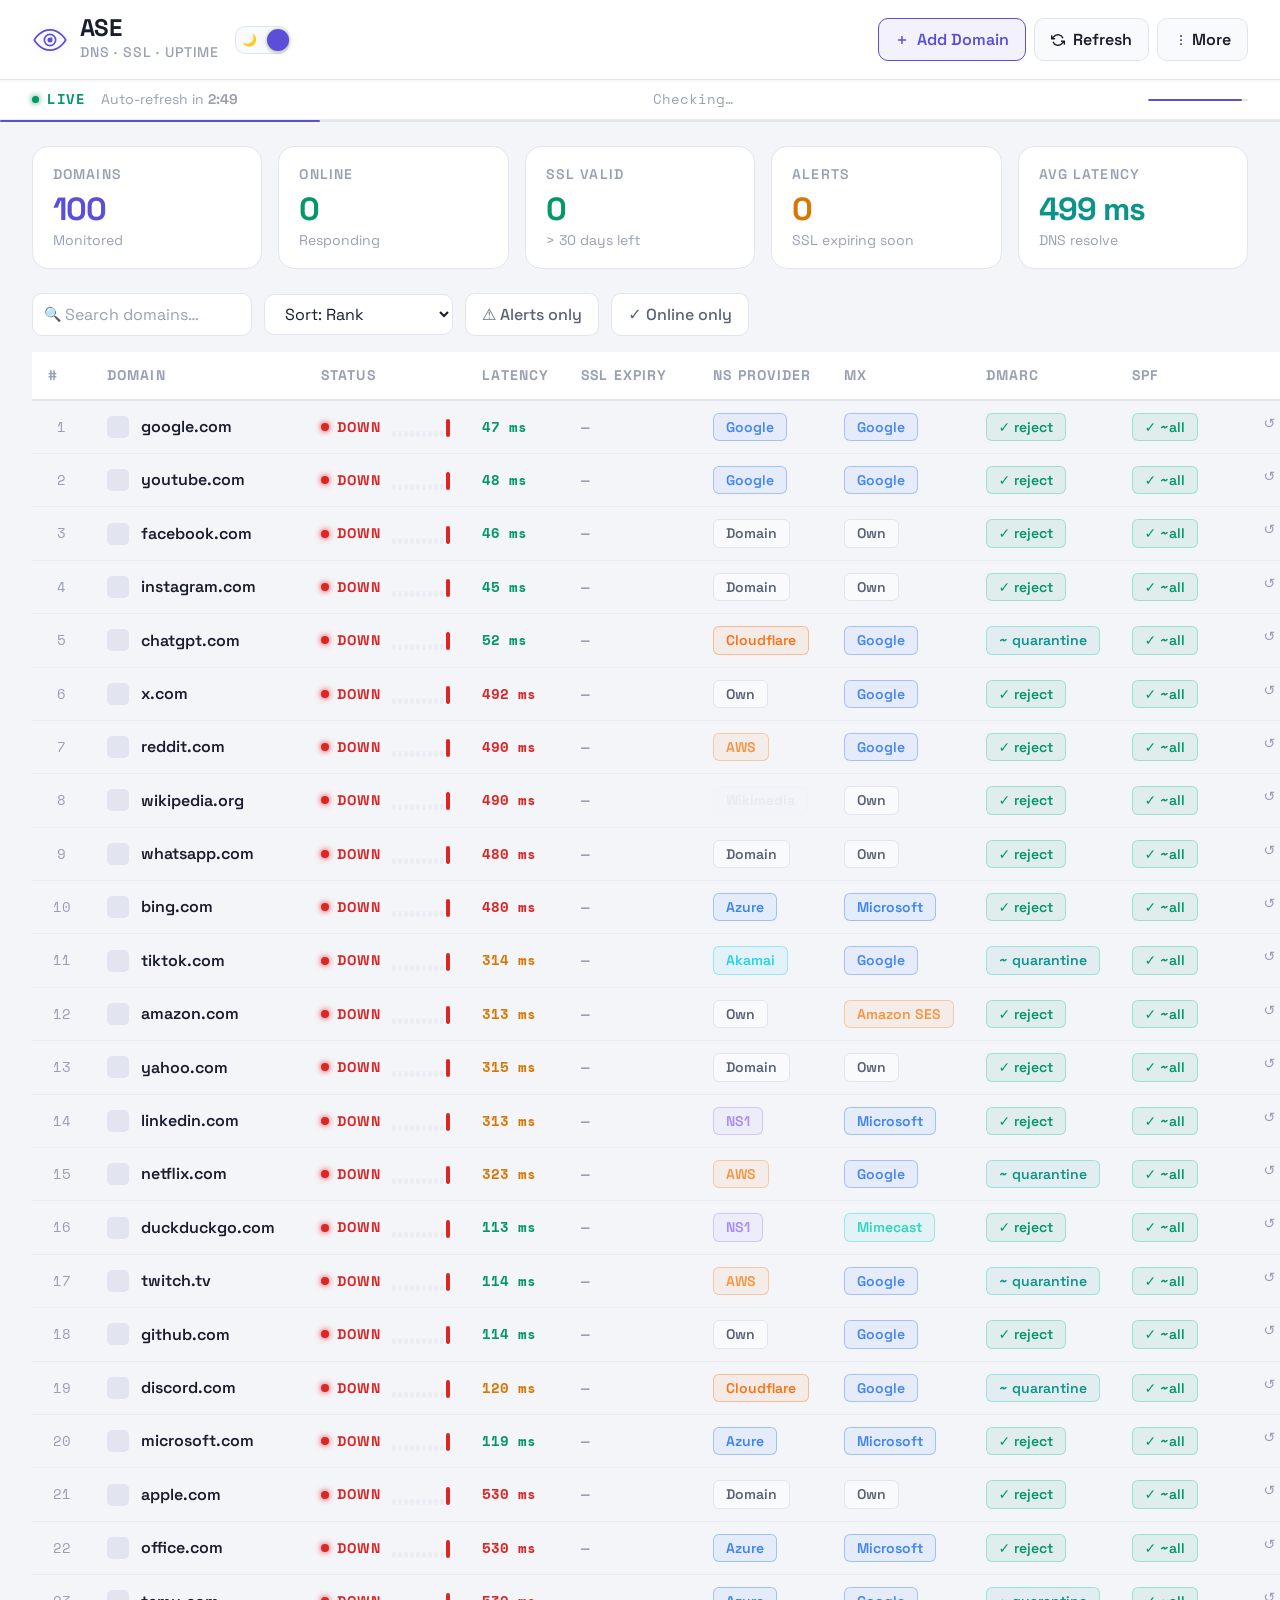
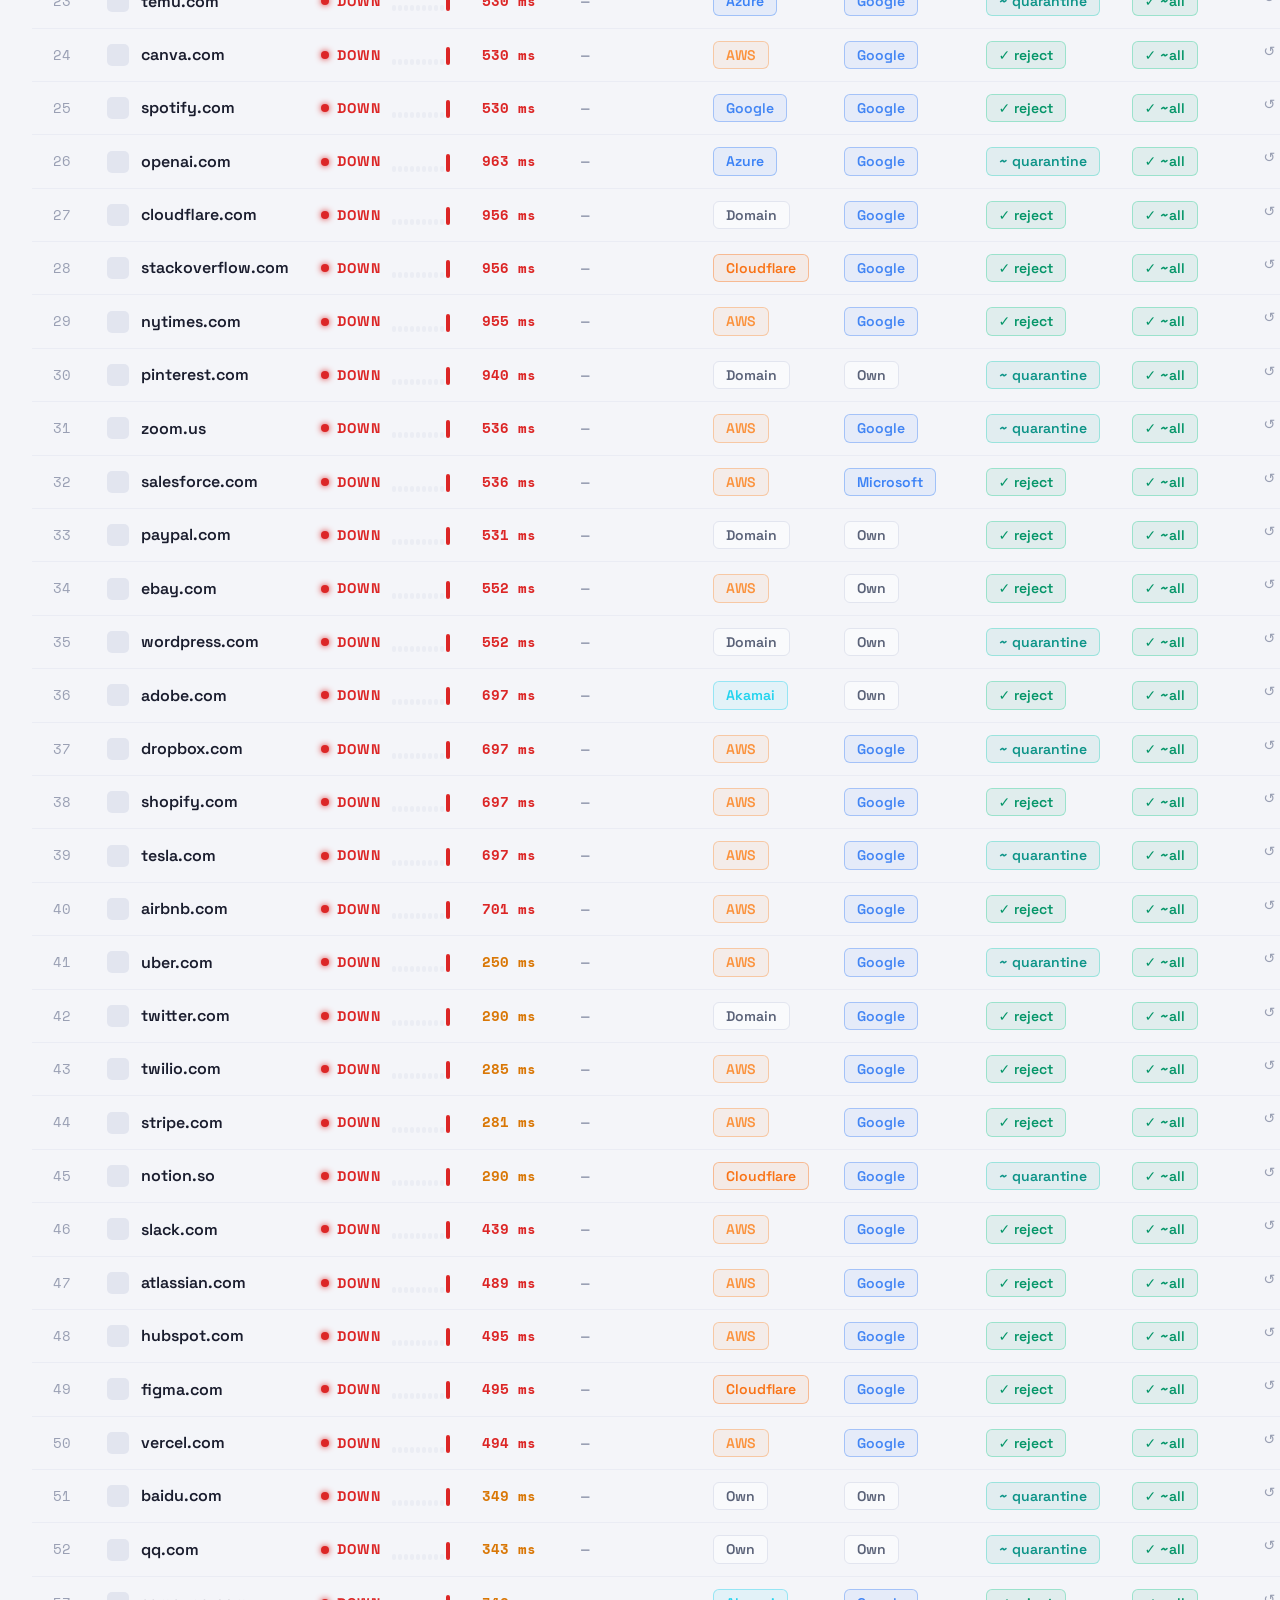
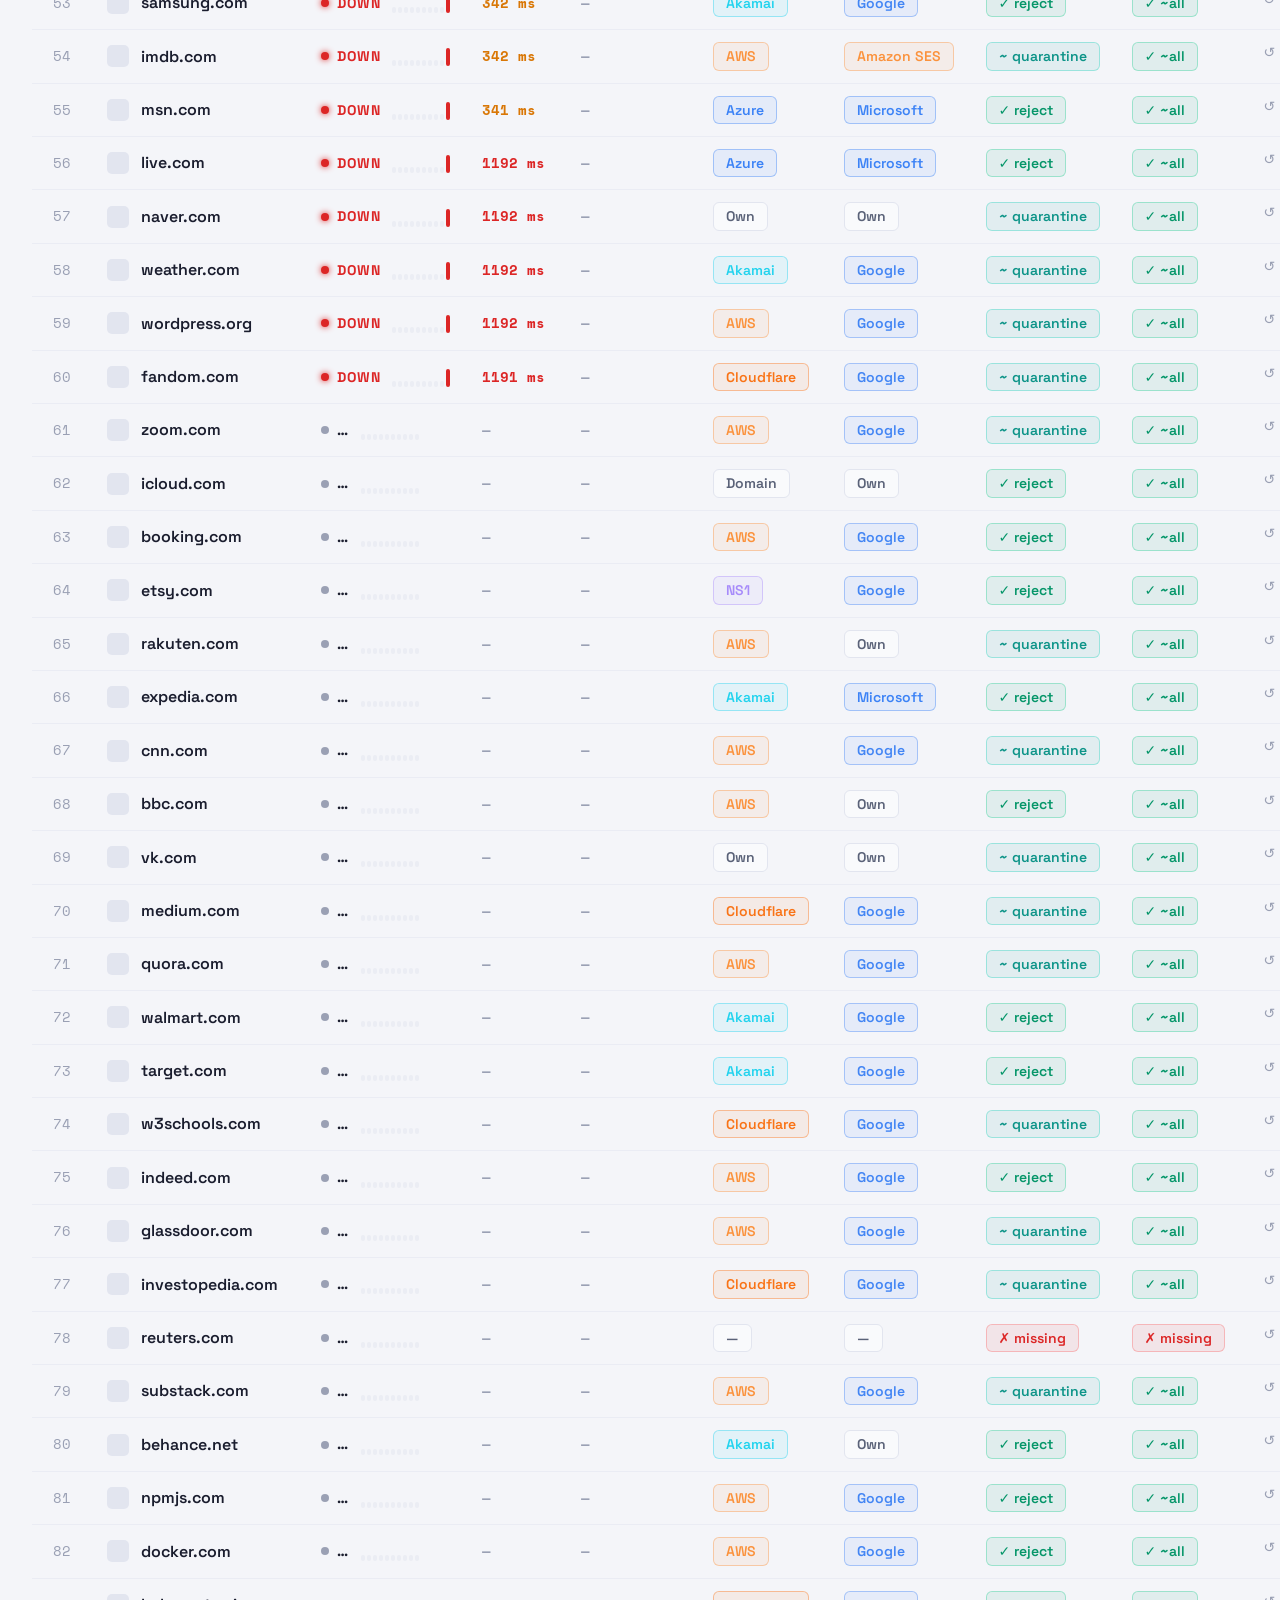
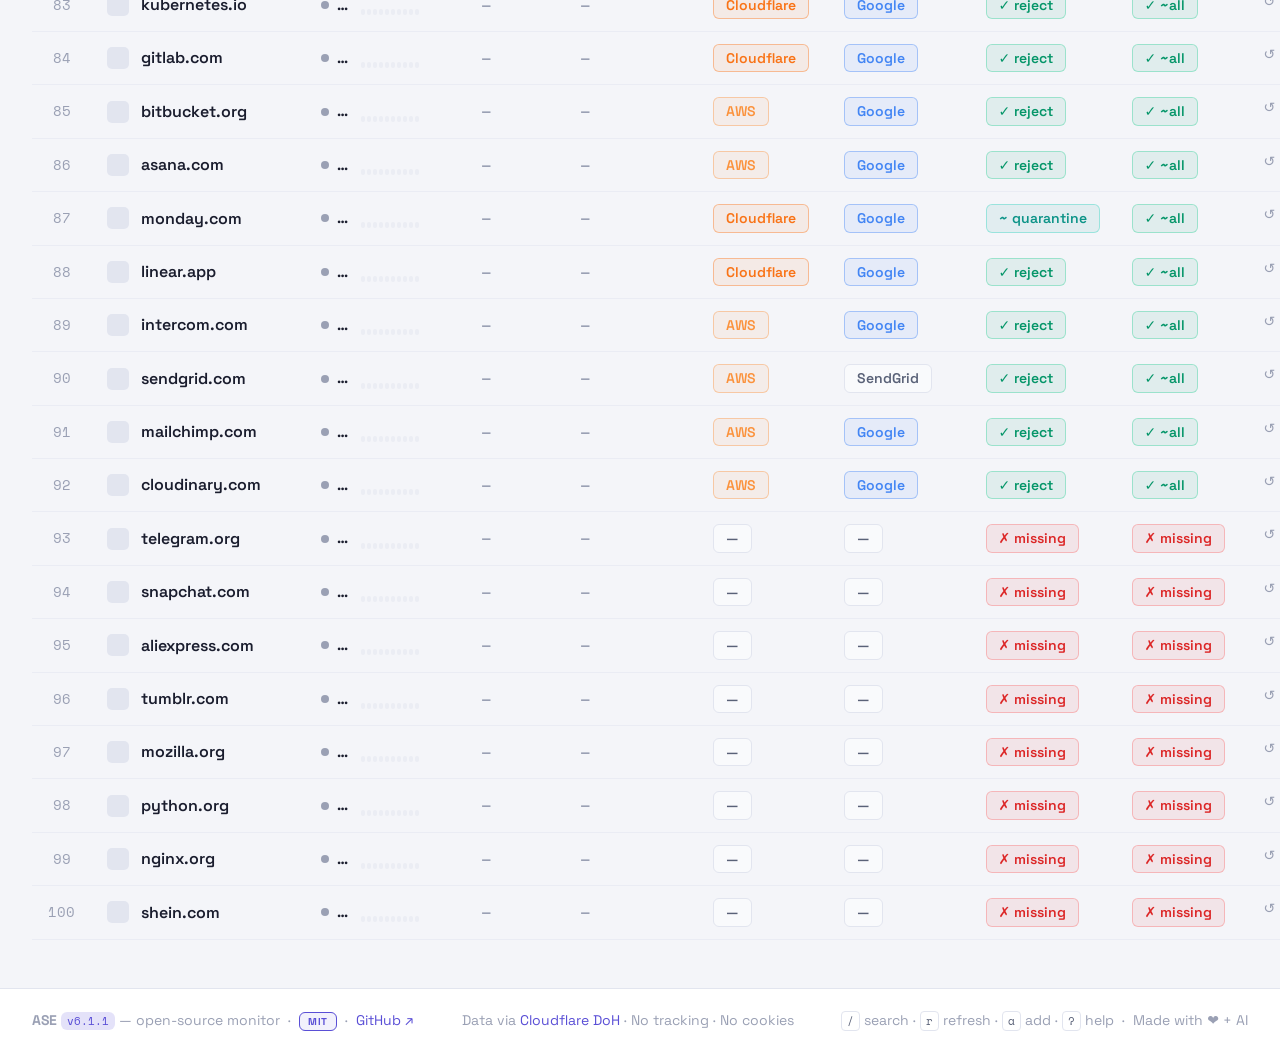
==== commit c1aac612: "v6.1.1: README with logo, badges, screenshots, FAQ; contiguous ranks; help text fix" ====
--- a/index.html
+++ b/index.html
@@ -394,7 +394,7 @@
 ═════════════════════════════════════════════════════════════ -->
 <footer>
   <span>
-    <strong>ASE</strong> <span class="ver-tag">v6.1.0</span> — open-source monitor
+    <strong>ASE</strong> <span class="ver-tag">v6.1.1</span> — open-source monitor
     &nbsp;·&nbsp;
     <span class="mit-tag">MIT</span>
     &nbsp;·&nbsp;
@@ -461,7 +461,7 @@
 
       <div style="background:var(--surface-2);border:1px solid var(--border);border-radius:var(--radius-md);padding:var(--space-4)">
         <div style="font-weight:700;font-size:var(--text-sm);margin-bottom:var(--space-2)">📄 domains.list</div>
-        <div style="font-size:var(--text-xs);color:var(--text-muted);line-height:1.7">One domain per line. Lines starting with <code>#</code> are comments. Loaded at startup — if missing, the built-in top-50 list is used as fallback. Edit this file to change what gets monitored.</div>
+        <div style="font-size:var(--text-xs);color:var(--text-muted);line-height:1.7">One domain per line. Lines starting with <code>#</code> are comments. Loaded at startup — if missing, the built-in top-100 list is used as fallback. Edit this file to change what gets monitored.</div>
       </div>
 
       <div style="background:var(--surface-2);border:1px solid var(--border);border-radius:var(--radius-md);padding:var(--space-4)">
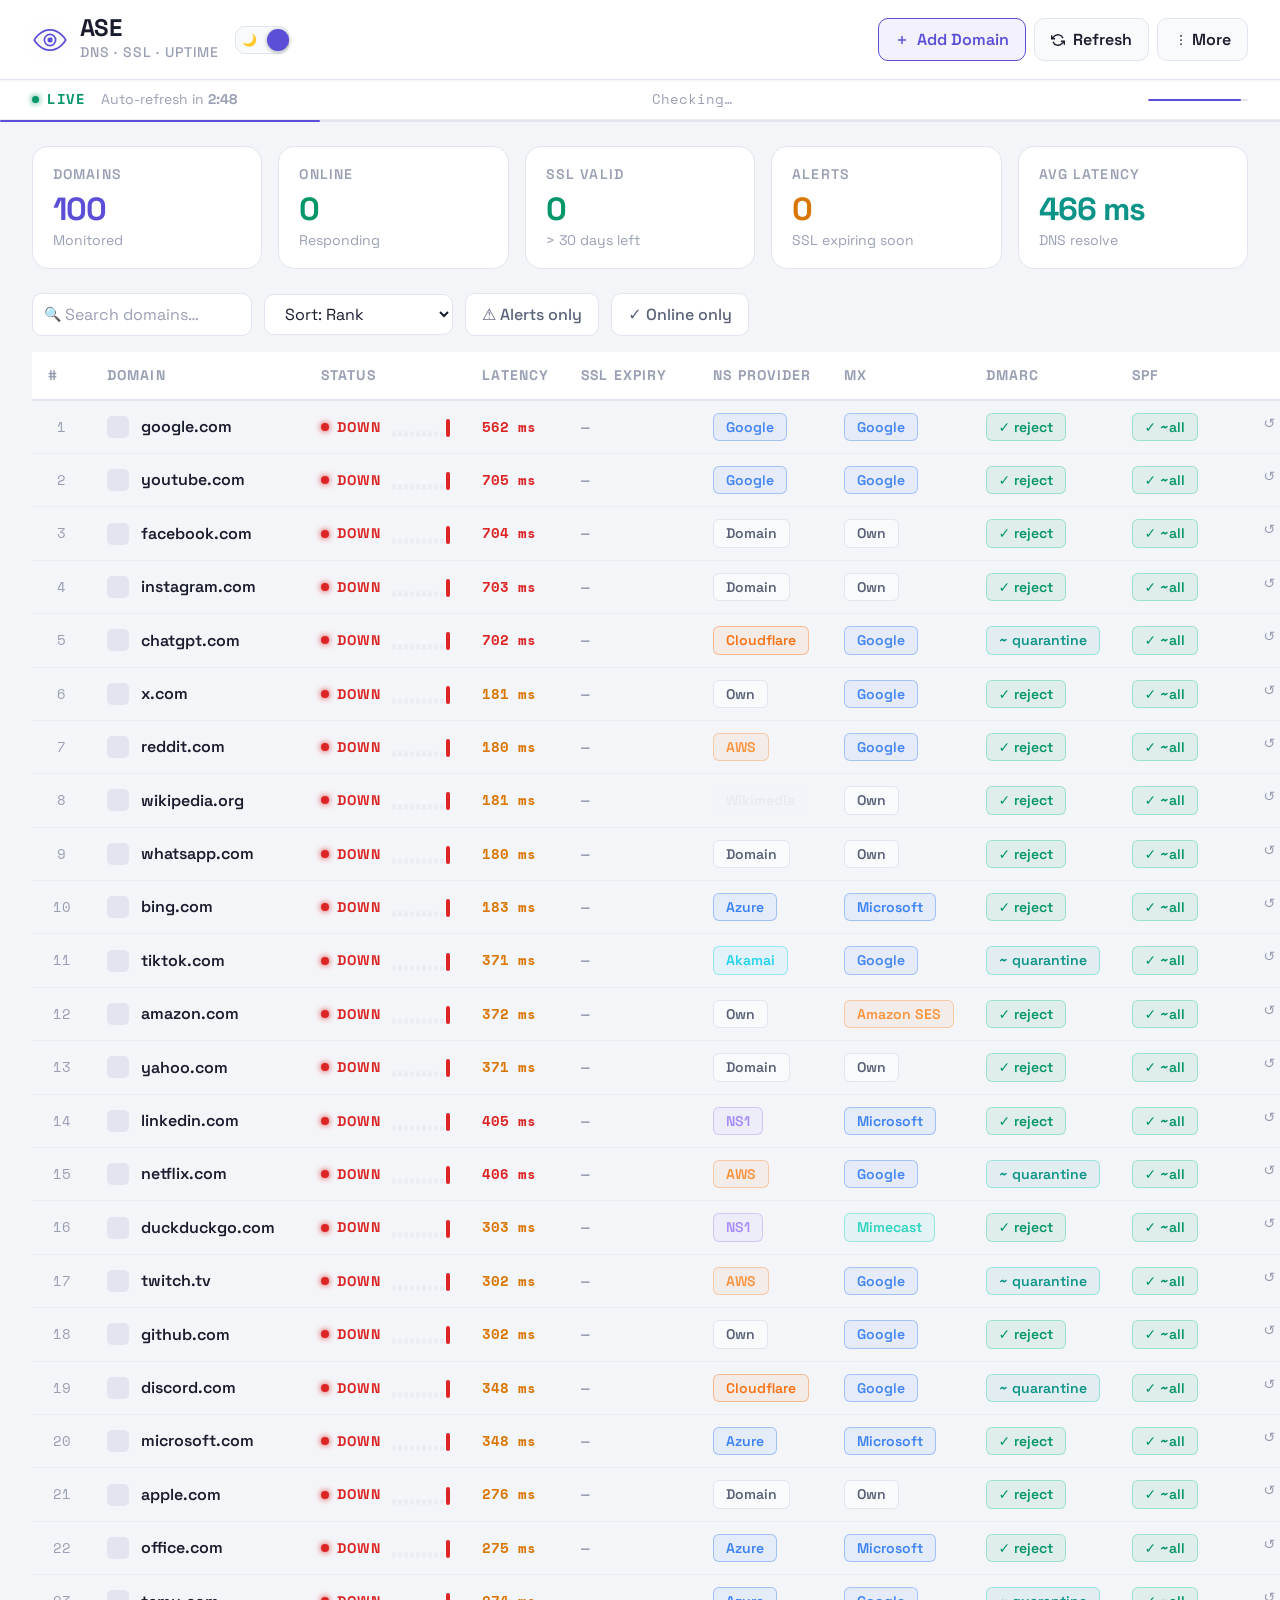
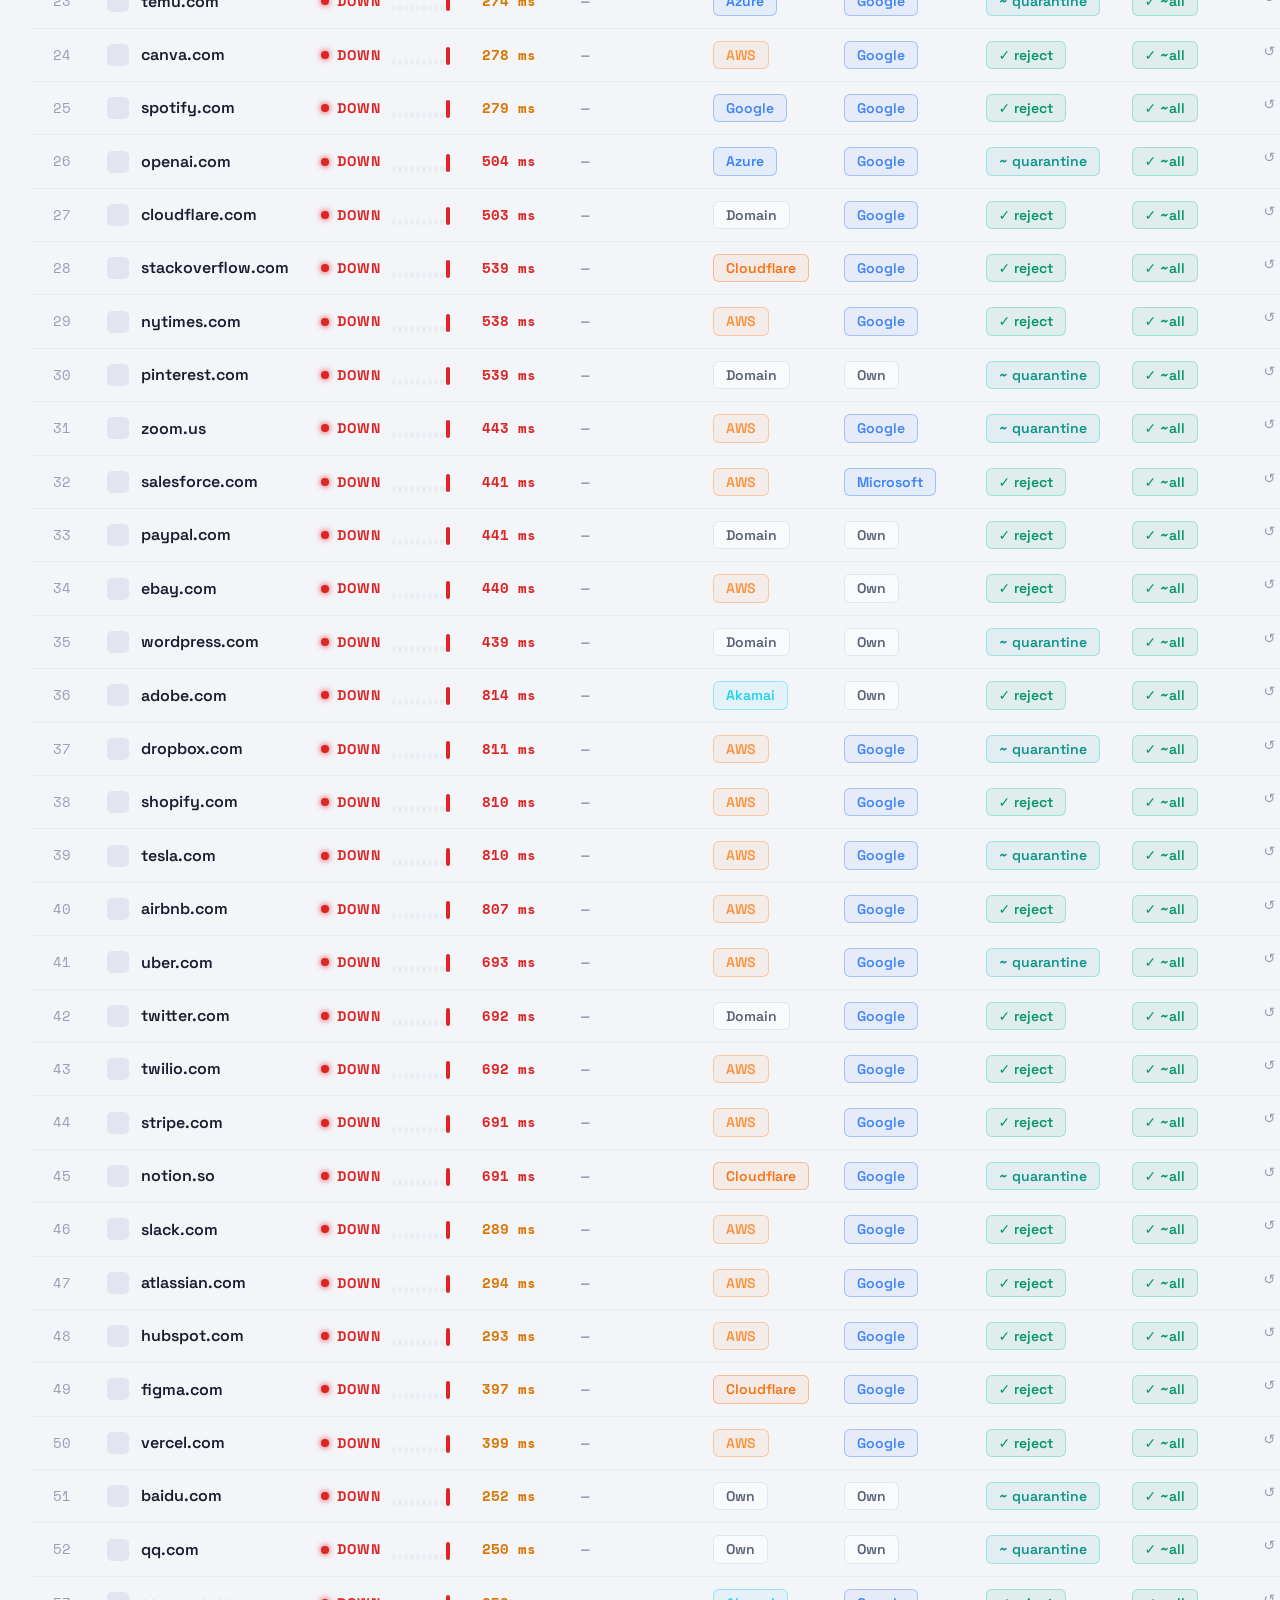
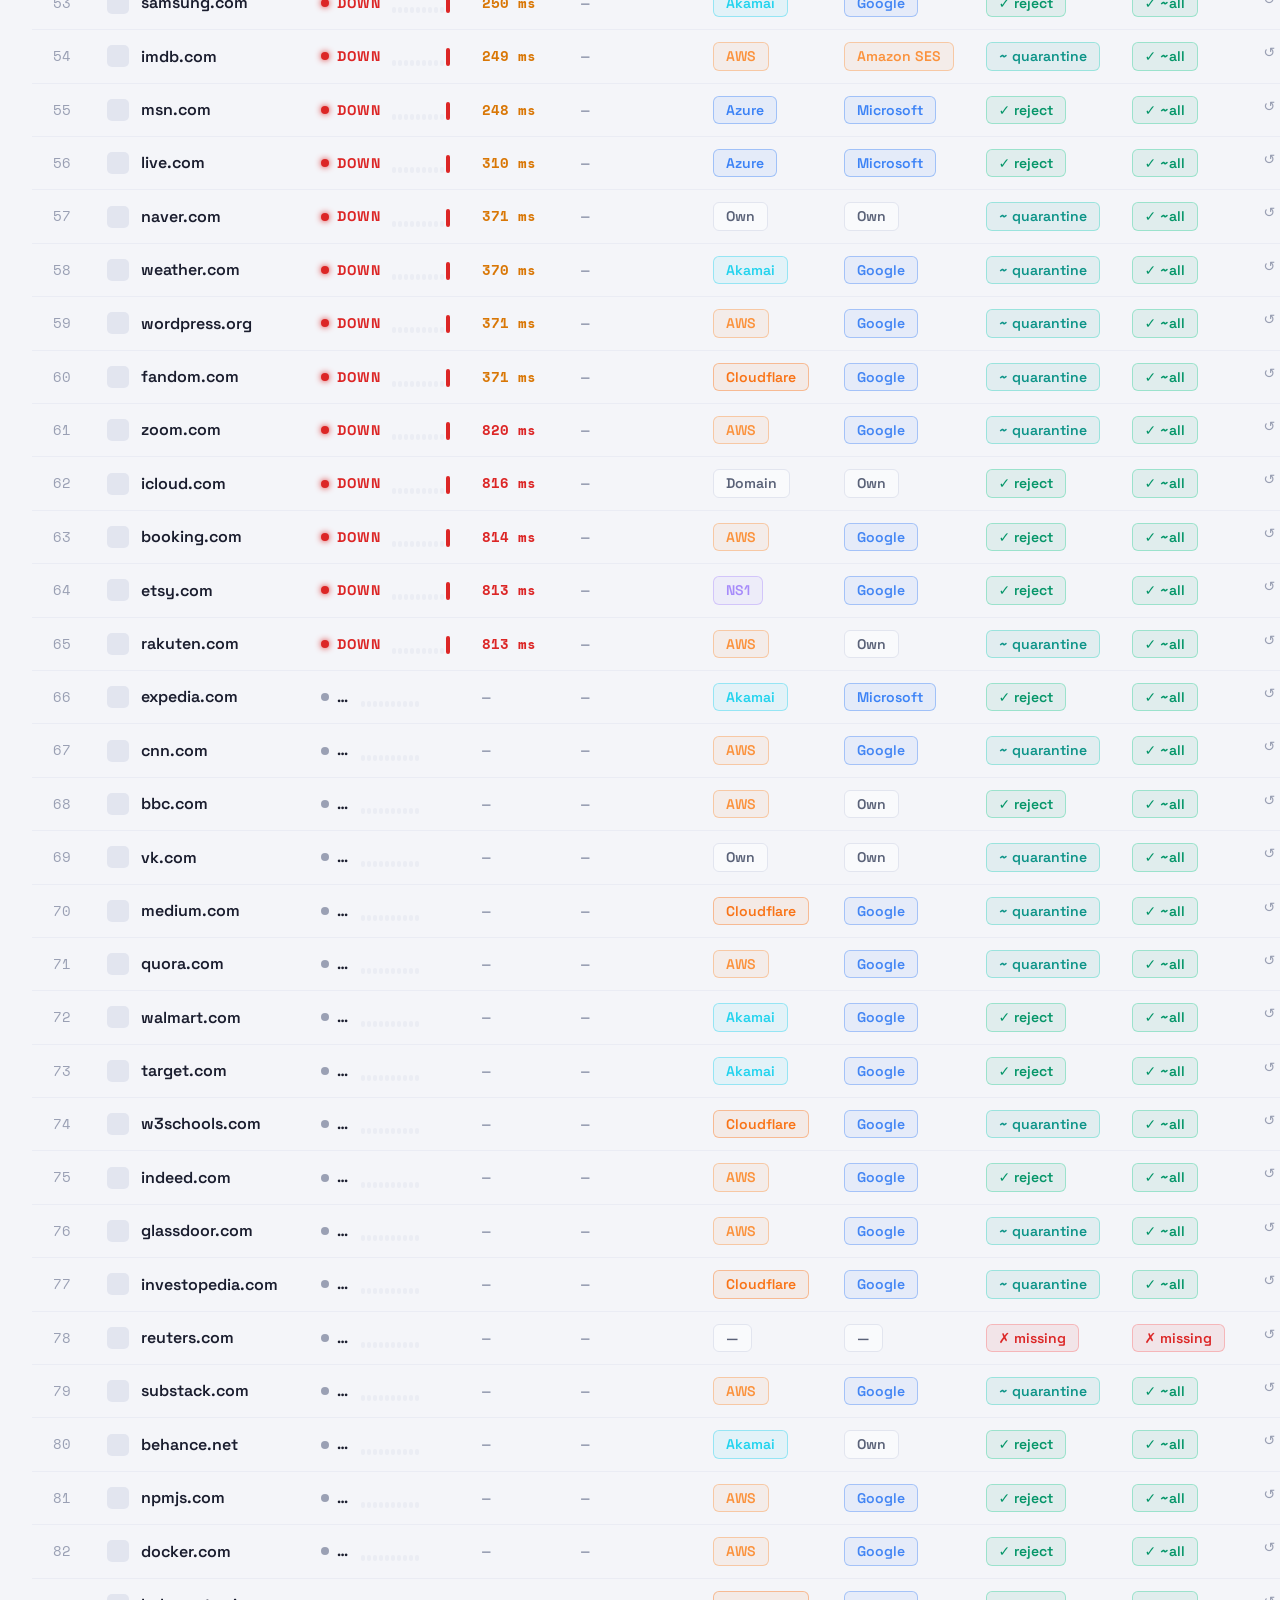
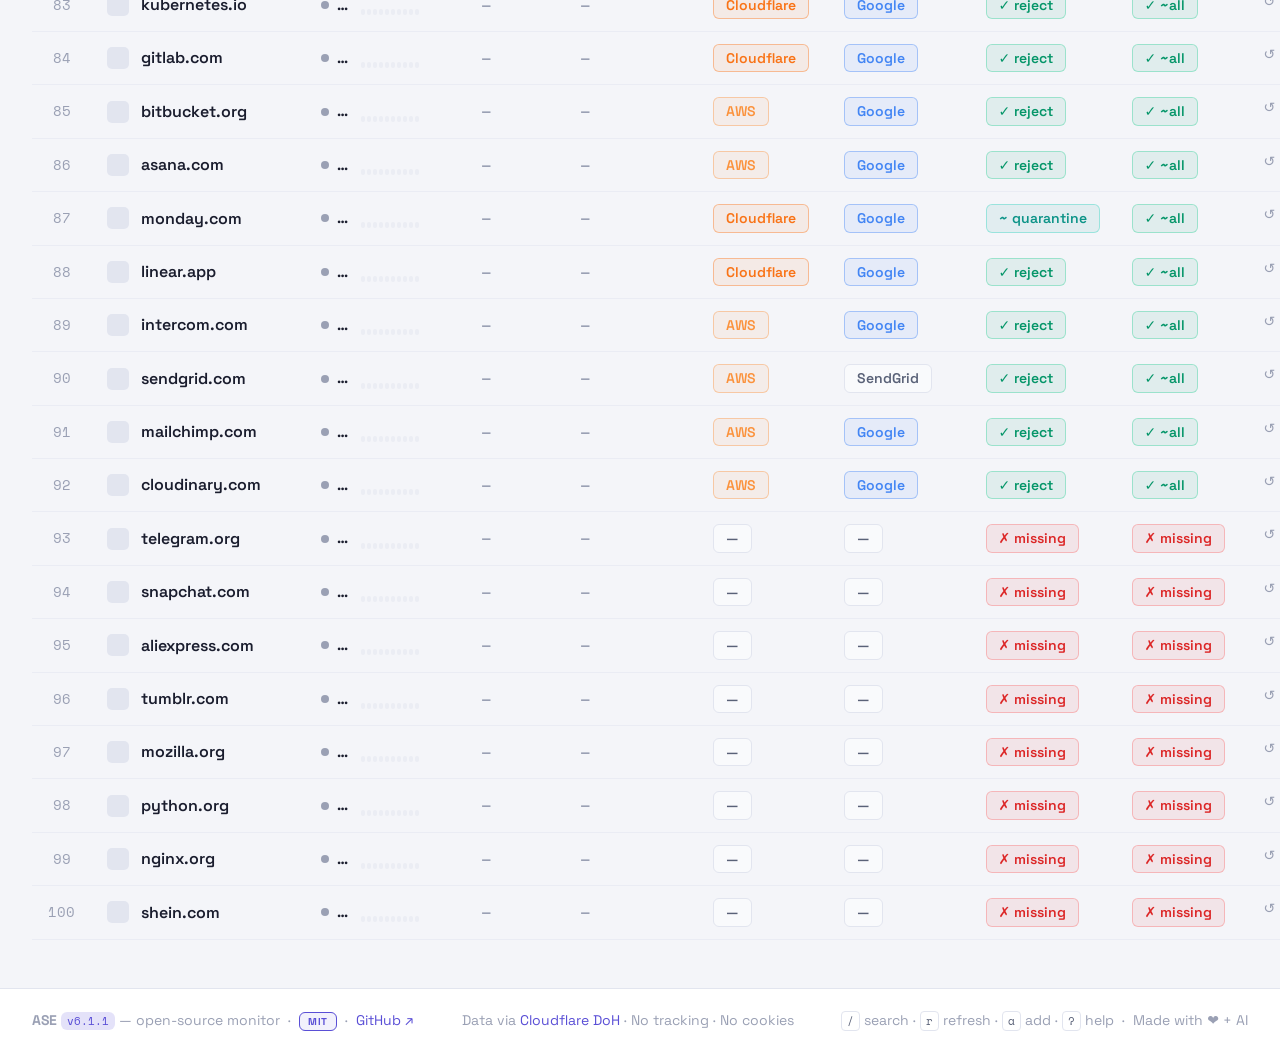
==== commit eb5f40aa: "v6.1.1: version asset URLs so updates are not served from browser cache" ====
--- a/index.html
+++ b/index.html
@@ -50,7 +50,7 @@
   <link rel="preconnect" href="https://fonts.gstatic.com" crossorigin>
   <link href="https://fonts.googleapis.com/css2?family=Space+Grotesk:wght@300..700&family=Space+Mono:wght@400;700&display=swap" rel="stylesheet">
 
-    <link rel="stylesheet" href="app.css">
+    <link rel="stylesheet" href="app.css?v=6.1.1">
 </head>
 <body>
 <div class="demo-banner" id="demo-banner" role="note">
@@ -408,7 +408,7 @@
 <!-- ════════════════════════════════════════════════════════════
      JAVASCRIPT
 ════════════════════════════════════════════════════════════ -->
-<script src="app.js"></script>
+<script src="app.js?v=6.1.1"></script>
 
 <!-- ════════════════════════════════════════════════════════════
      WEBHOOK MODAL
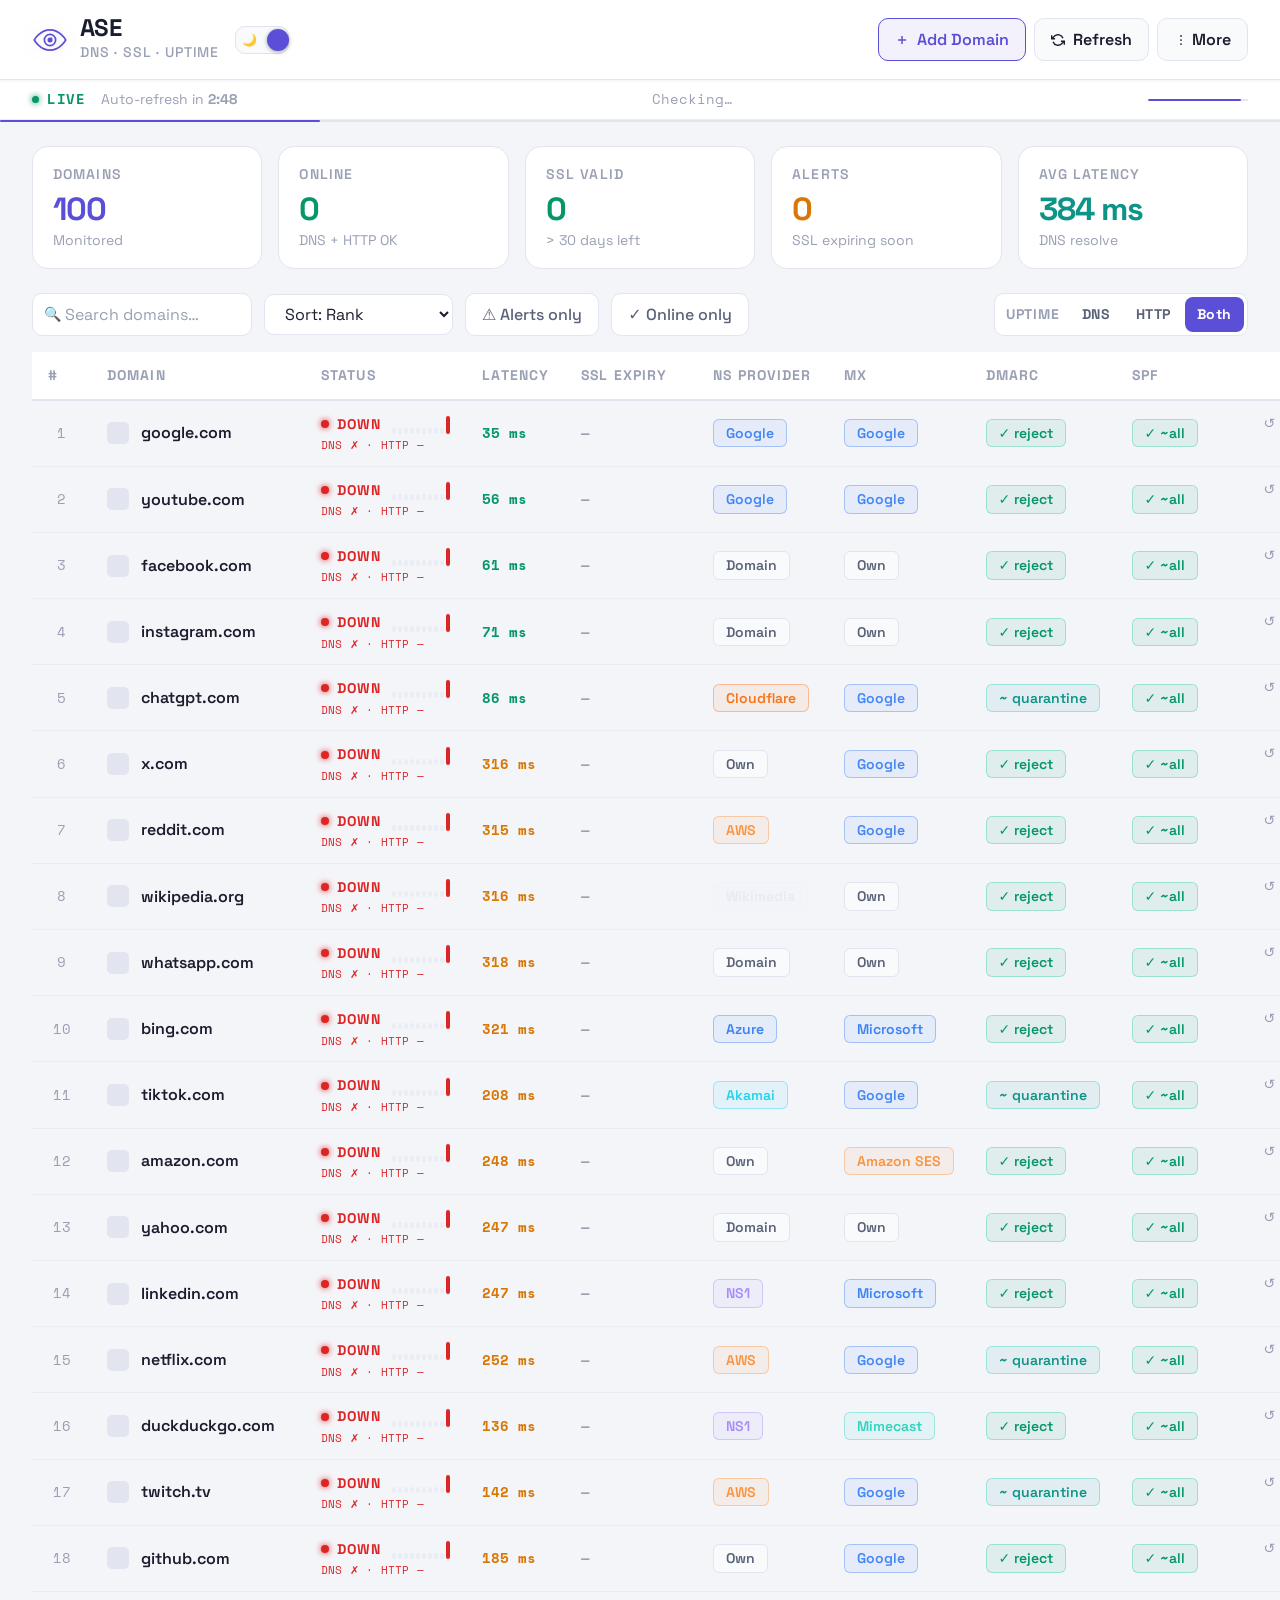
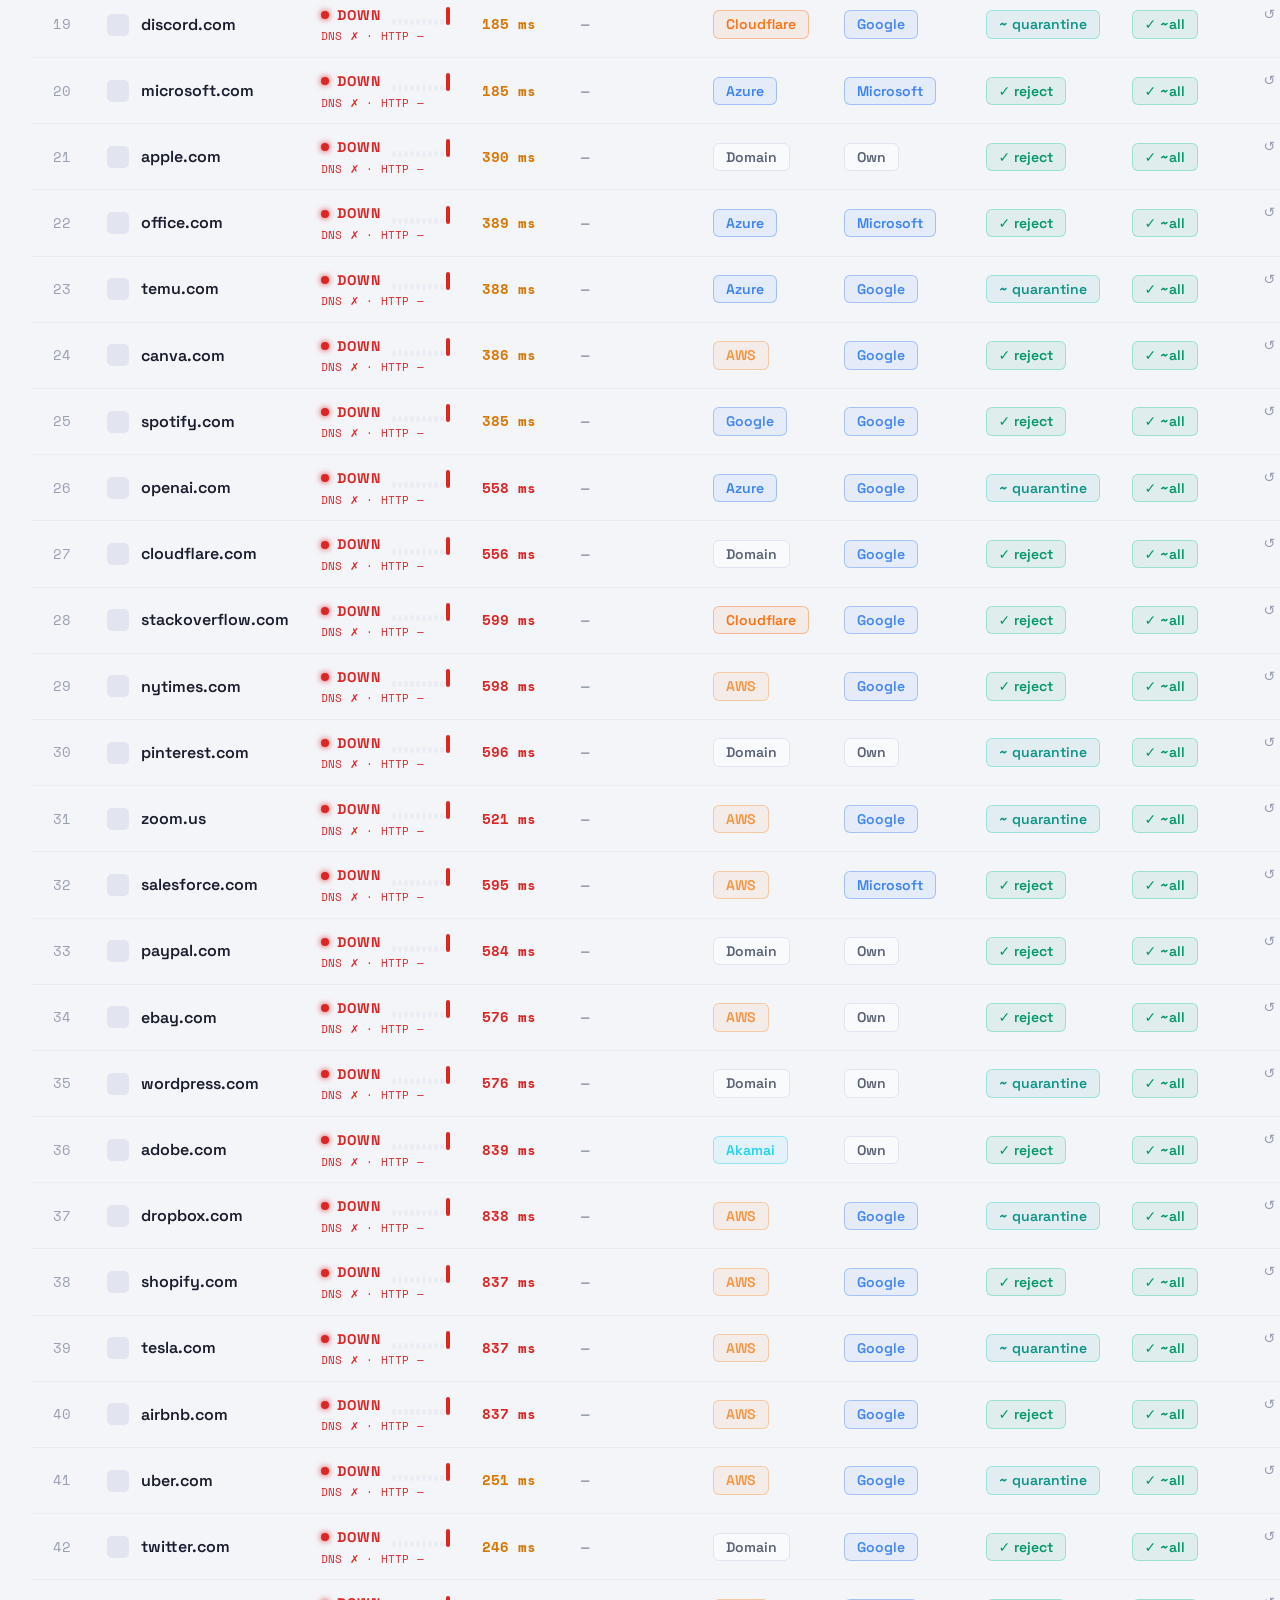
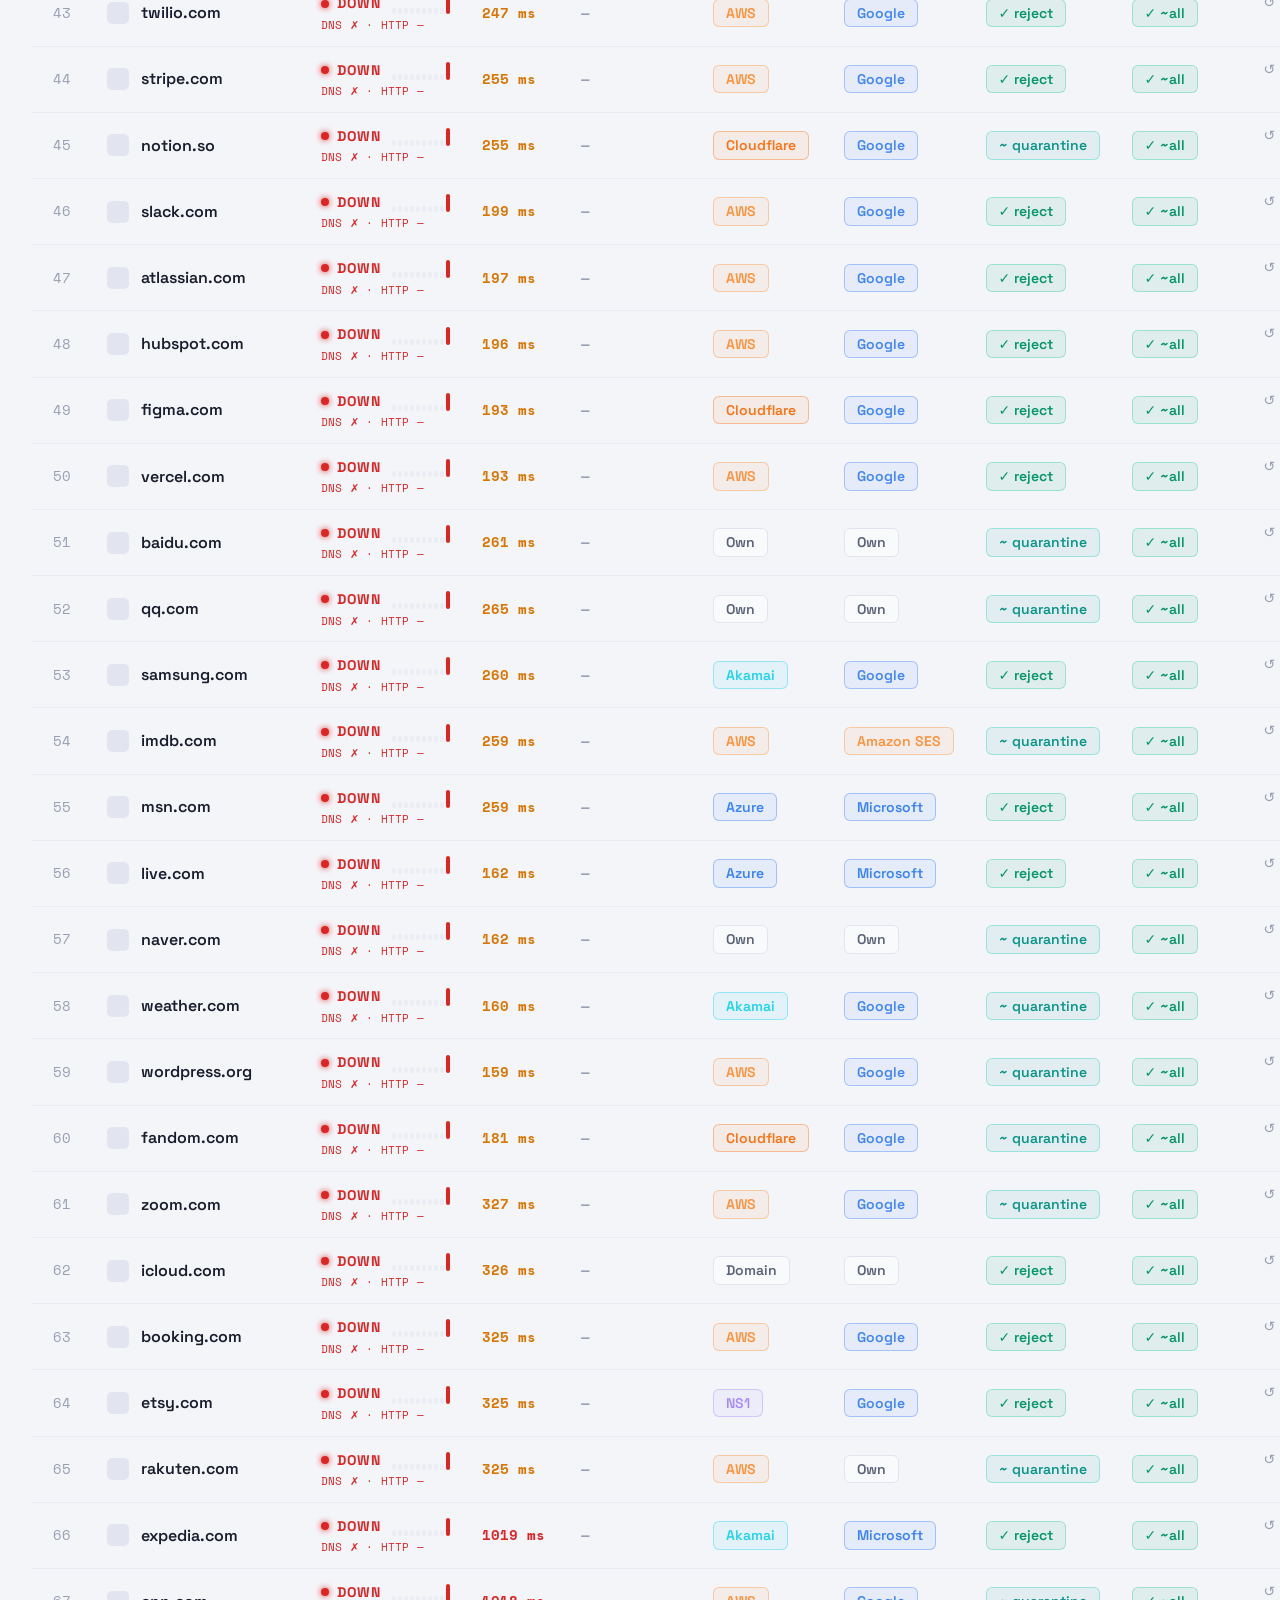
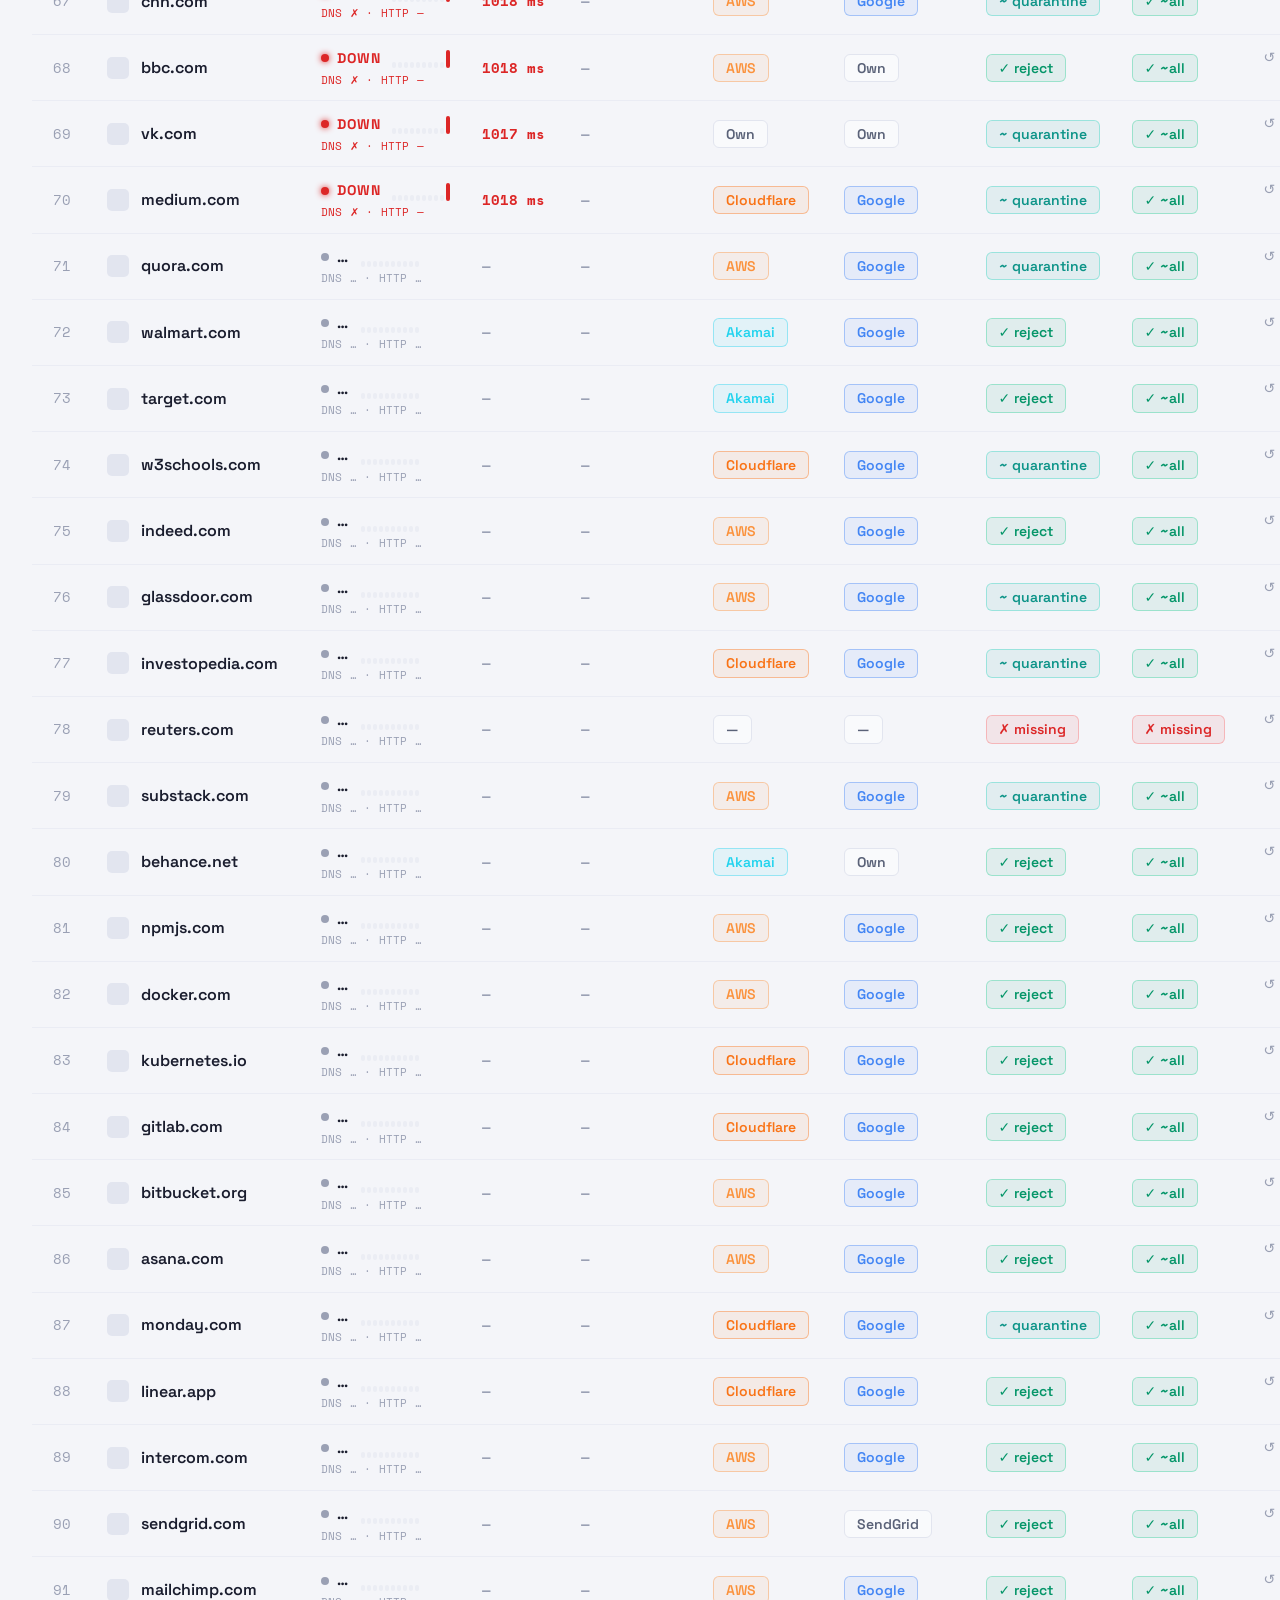
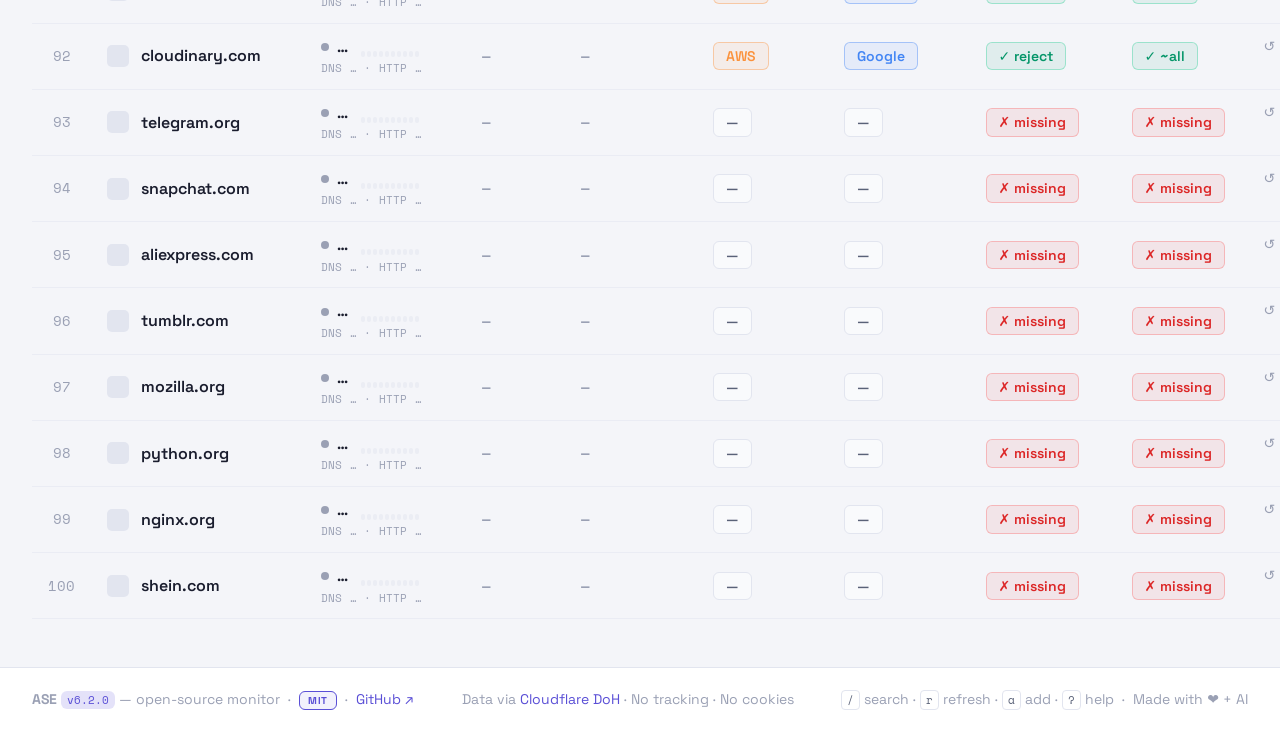
==== commit b26a0d40: "v6.2.0: configurable uptime method (DNS, HTTP or both) - New http-check.php server-side HTTP probe (" ====
--- a/index.html
+++ b/index.html
@@ -23,7 +23,7 @@
   2. domains.list (one domain per line) is the watchlist; a built-in
      list is the fallback.
   3. Each domain gets live DNS-over-HTTPS queries to Cloudflare
-     (A, NS, MX, TXT, DMARC). "UP" means the A record resolves.
+     (A, NS, MX, TXT, DMARC). "UP" means DNS (A) and HTTP both confirm (configurable in Settings: DNS only, HTTP only or both).
   4. SSL expiry comes from ssl-check.php (real TLS handshake), with
      crt.sh certificate-transparency as a fallback.
   5. update-stats.php, run by cron, keeps history and sends alerts
@@ -50,12 +50,12 @@
   <link rel="preconnect" href="https://fonts.gstatic.com" crossorigin>
   <link href="https://fonts.googleapis.com/css2?family=Space+Grotesk:wght@300..700&family=Space+Mono:wght@400;700&display=swap" rel="stylesheet">
 
-    <link rel="stylesheet" href="app.css?v=6.1.1">
+    <link rel="stylesheet" href="app.css?v=6.2.0">
 </head>
 <body>
 <div class="demo-banner" id="demo-banner" role="note">
   <span class="demo-badge">LIVE DEMO</span>
-  <span>Read-only preview — 100 popular domains, real DNS + SSL checks, uptime recorded server-side.</span>
+  <span>Read-only preview — 100 popular domains, real DNS, HTTP and SSL checks, uptime recorded server-side.</span>
   <a href="https://github.com/paulfxyz/ase" target="_blank" rel="noopener">Self-host your own ↗</a>
   <a href="https://ase.so" target="_blank" rel="noopener">ase.so</a>
 </div>
@@ -210,6 +210,10 @@
           <svg width="14" height="14" viewBox="0 0 24 24" fill="none" stroke="currentColor" stroke-width="2.5"><path d="M21 15v4a2 2 0 01-2 2H5a2 2 0 01-2-2v-4"/><polyline points="7 10 12 15 17 10"/><line x1="12" y1="15" x2="12" y2="3"/></svg>
           Export JSON
         </button>
+        <button class="dropdown-item" onclick="event.stopPropagation();closeHeaderMenu();openSettingsModal()" role="menuitem">
+          <svg width="14" height="14" viewBox="0 0 24 24" fill="none" stroke="currentColor" stroke-width="2"><line x1="4" y1="21" x2="4" y2="14"/><line x1="4" y1="10" x2="4" y2="3"/><line x1="12" y1="21" x2="12" y2="12"/><line x1="12" y1="8" x2="12" y2="3"/><line x1="20" y1="21" x2="20" y2="16"/><line x1="20" y1="12" x2="20" y2="3"/><line x1="1" y1="14" x2="7" y2="14"/><line x1="9" y1="8" x2="15" y2="8"/><line x1="17" y1="16" x2="23" y2="16"/></svg>
+          Settings
+        </button>
         <button class="dropdown-item" onclick="event.stopPropagation();closeHeaderMenu();openWebhookModal()" role="menuitem">
           <svg width="14" height="14" viewBox="0 0 24 24" fill="none" stroke="currentColor" stroke-width="2.5"><path d="M10 13a5 5 0 007.54.54l3-3a5 5 0 00-7.07-7.07l-1.72 1.71"/><path d="M14 11a5 5 0 00-7.54-.54l-3 3a5 5 0 007.07 7.07l1.71-1.71"/></svg>
           Scheduled checks
@@ -273,7 +277,7 @@
   <div class="stat-card">
     <div class="stat-label">Online</div>
     <div class="stat-value" id="stat-online" style="color:var(--green)">—</div>
-    <div class="stat-sub">Responding</div>
+    <div class="stat-sub" id="stat-online-sub">DNS + HTTP OK</div>
   </div>
   <div class="stat-card">
     <div class="stat-label">SSL Valid</div>
@@ -288,7 +292,7 @@
   <div class="stat-card">
     <div class="stat-label">Avg Latency</div>
     <div class="stat-value" id="stat-latency" style="color:var(--teal)">—</div>
-    <div class="stat-sub">DNS resolve</div>
+    <div class="stat-sub" id="stat-latency-sub">DNS resolve</div>
   </div>
 </div>
 
@@ -323,6 +327,13 @@
 
   <button class="filter-btn" id="filter-alerts" onclick="toggleFilter('alerts')">⚠ Alerts only</button>
   <button class="filter-btn" id="filter-up" onclick="toggleFilter('up')">✓ Online only</button>
+
+  <div class="mode-seg" role="group" aria-label="Uptime method" title="How UP is decided, for all domains">
+    <span class="mode-seg-label">Uptime</span>
+    <button type="button" data-mode-btn="dns"  aria-pressed="false" onclick="setCheckMode('dns')">DNS</button>
+    <button type="button" data-mode-btn="http" aria-pressed="false" onclick="setCheckMode('http')">HTTP</button>
+    <button type="button" data-mode-btn="both" aria-pressed="true"  onclick="setCheckMode('both')">Both</button>
+  </div>
 </div>
 
 
@@ -394,7 +405,7 @@
 ═════════════════════════════════════════════════════════════ -->
 <footer>
   <span>
-    <strong>ASE</strong> <span class="ver-tag">v6.1.1</span> — open-source monitor
+    <strong>ASE</strong> <span class="ver-tag">v6.2.0</span> — open-source monitor
     &nbsp;·&nbsp;
     <span class="mit-tag">MIT</span>
     &nbsp;·&nbsp;
@@ -408,11 +419,35 @@
 <!-- ════════════════════════════════════════════════════════════
      JAVASCRIPT
 ════════════════════════════════════════════════════════════ -->
-<script src="app.js?v=6.1.1"></script>
+<script src="app.js?v=6.2.0"></script>
 
 <!-- ════════════════════════════════════════════════════════════
      WEBHOOK MODAL
 ═════════════════════════════════════════════════════════════ -->
+<div id="settings-modal" class="modal-overlay" onclick="if(event.target===this)closeSettingsModal()">
+  <div class="modal-card">
+    <div class="modal-header">
+      <h3 class="modal-title">⚙ Settings</h3>
+      <button onclick="closeSettingsModal()" class="modal-close-btn" aria-label="Close">✕</button>
+    </div>
+    <div class="modal-body">
+      <div class="set-title">Uptime method</div>
+      <p class="set-help">What must be true for a domain to show as <strong>UP</strong>. One choice for all domains.</p>
+      <label class="set-opt"><input type="radio" name="check-mode" value="dns" onchange="setCheckMode(this.value)">
+        <span><strong>DNS (A record) only</strong><small>The name resolves to an IP address. Fastest, but a dead web server still shows UP.</small></span></label>
+      <label class="set-opt"><input type="radio" name="check-mode" value="http" onchange="setCheckMode(this.value)">
+        <span><strong>HTTP only</strong><small>The web server answers on https:// (or http://) with a status below 500. 2xx, 3xx and 4xx count as answering, because many healthy sites reply 403 to bots.</small></span></label>
+      <label class="set-opt"><input type="radio" name="check-mode" value="both" checked onchange="setCheckMode(this.value)">
+        <span><strong>DNS and HTTP (recommended)</strong><small>UP only when both confirm. A domain whose DNS works but whose server is down shows DOWN.</small></span></label>
+      <p class="set-note" id="mode-note"></p>
+      <p class="set-note">The HTTP probe runs on your server (browsers cannot read status codes from other sites), follows no redirects and ignores certificate errors, because the SSL column reports expiry. Uptime history records whichever method was active at the time.</p>
+    </div>
+    <div class="modal-footer">
+      <button onclick="closeSettingsModal()" class="btn" style="width:100%">Close</button>
+    </div>
+  </div>
+</div>
+
 <div id="webhook-modal" class="modal-overlay" onclick="if(event.target===this)closeWebhookModal()">
   <div class="modal-card">
     <div class="modal-header">
@@ -433,7 +468,7 @@
         2. Call <code>https://yourdomain.com/update-stats.php</code> with the header <code>X-ASE-Token: &lt;secret&gt;</code>
       </div>
       <p style="font-size:var(--text-xs);color:var(--text-faint);margin-top:var(--space-3);line-height:1.7">
-        Without <code>cron_token.key</code> the HTTP route is disabled. "UP" means the domain's DNS A record resolves — it is not an HTTP check.
+        Without <code>cron_token.key</code> the HTTP route is disabled. The cron job uses the same uptime method as the dashboard (Settings → Uptime method).
       </p>
     </div>
     <div class="modal-footer">
--- a/app.css
+++ b/app.css
@@ -1640,3 +1640,22 @@
   color: var(--text-muted);
 }
 @media (max-width: 720px) { .kbd-hints { display: none; } }
+
+
+/* ── v6.2.0: uptime method ─────────────────────────────────────── */
+.mode-seg { display: inline-flex; align-items: center; gap: 2px; margin-left: auto; padding: 3px; border: 1px solid var(--border); border-radius: var(--radius-md, 10px); background: var(--surface, transparent); }
+.mode-seg-label { font-size: var(--text-xs); font-weight: 700; letter-spacing: .06em; text-transform: uppercase; color: var(--text-faint); padding: 0 var(--space-2) 0 var(--space-2); }
+.mode-seg button { font: inherit; font-size: var(--text-xs); font-weight: 700; letter-spacing: .04em; padding: 6px 12px; border: 0; border-radius: 8px; background: transparent; color: var(--text-muted); cursor: pointer; }
+.mode-seg button:hover { color: var(--accent); }
+.mode-seg button.active { background: var(--accent); color: #fff; }
+@media (max-width: 640px) { .mode-seg { margin-left: 0; width: 100%; justify-content: center; } }
+.status-sub { margin-top: 2px; font-family: var(--font-mono, monospace); font-size: 10.5px; letter-spacing: .02em; color: var(--text-faint); white-space: nowrap; }
+.status-sub.bad { color: var(--red); }
+.set-title { font-weight: 700; font-size: var(--text-sm); margin-bottom: var(--space-1); }
+.set-help { font-size: var(--text-sm); color: var(--text-muted); margin-bottom: var(--space-3); line-height: 1.6; }
+.set-opt { display: flex; gap: var(--space-3); align-items: flex-start; padding: var(--space-3); border: 1px solid var(--border); border-radius: var(--radius-md, 10px); margin-bottom: var(--space-2); cursor: pointer; }
+.set-opt:has(input:checked) { border-color: var(--accent); background: color-mix(in srgb, var(--accent) 7%, transparent); }
+.set-opt input { margin-top: 3px; accent-color: var(--accent); }
+.set-opt strong { display: block; font-size: var(--text-sm); }
+.set-opt small { display: block; font-size: var(--text-xs); color: var(--text-muted); line-height: 1.55; margin-top: 2px; }
+.set-note { font-size: var(--text-xs); color: var(--text-faint); line-height: 1.65; margin-top: var(--space-3); }
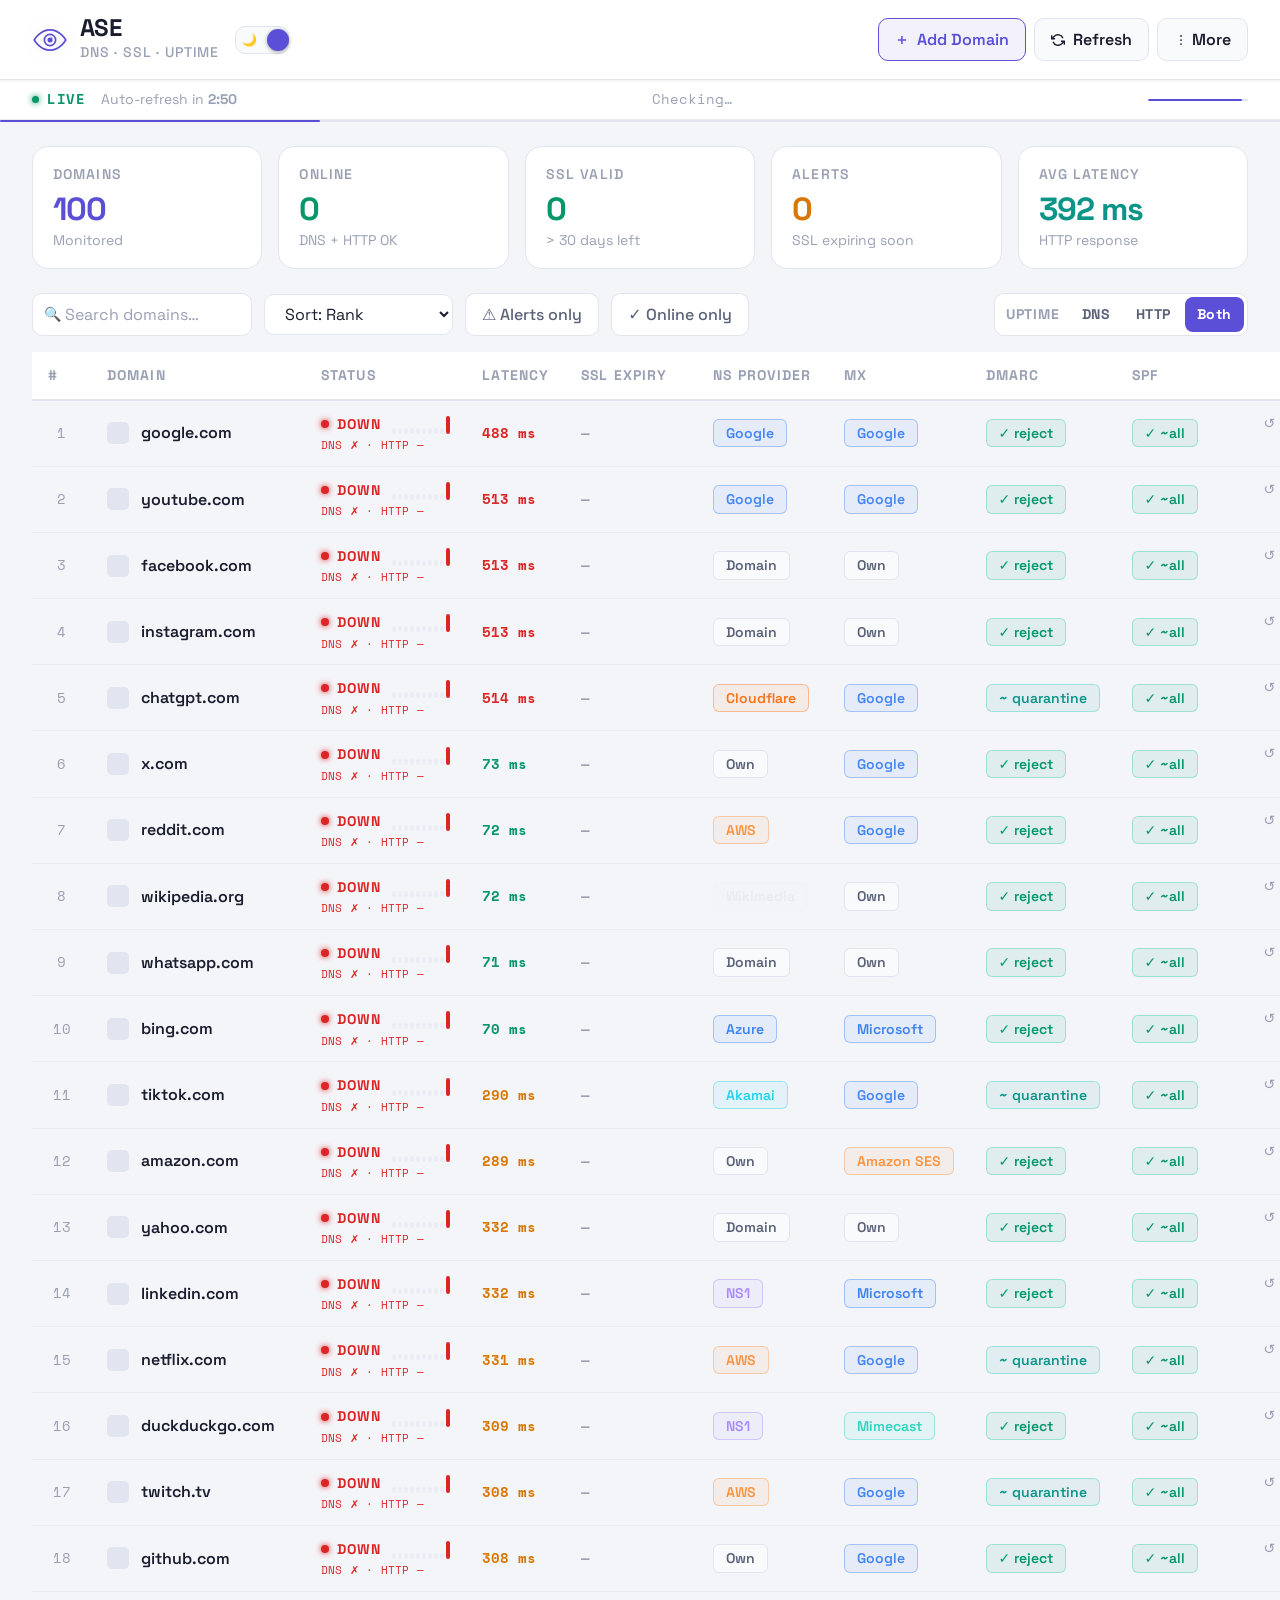
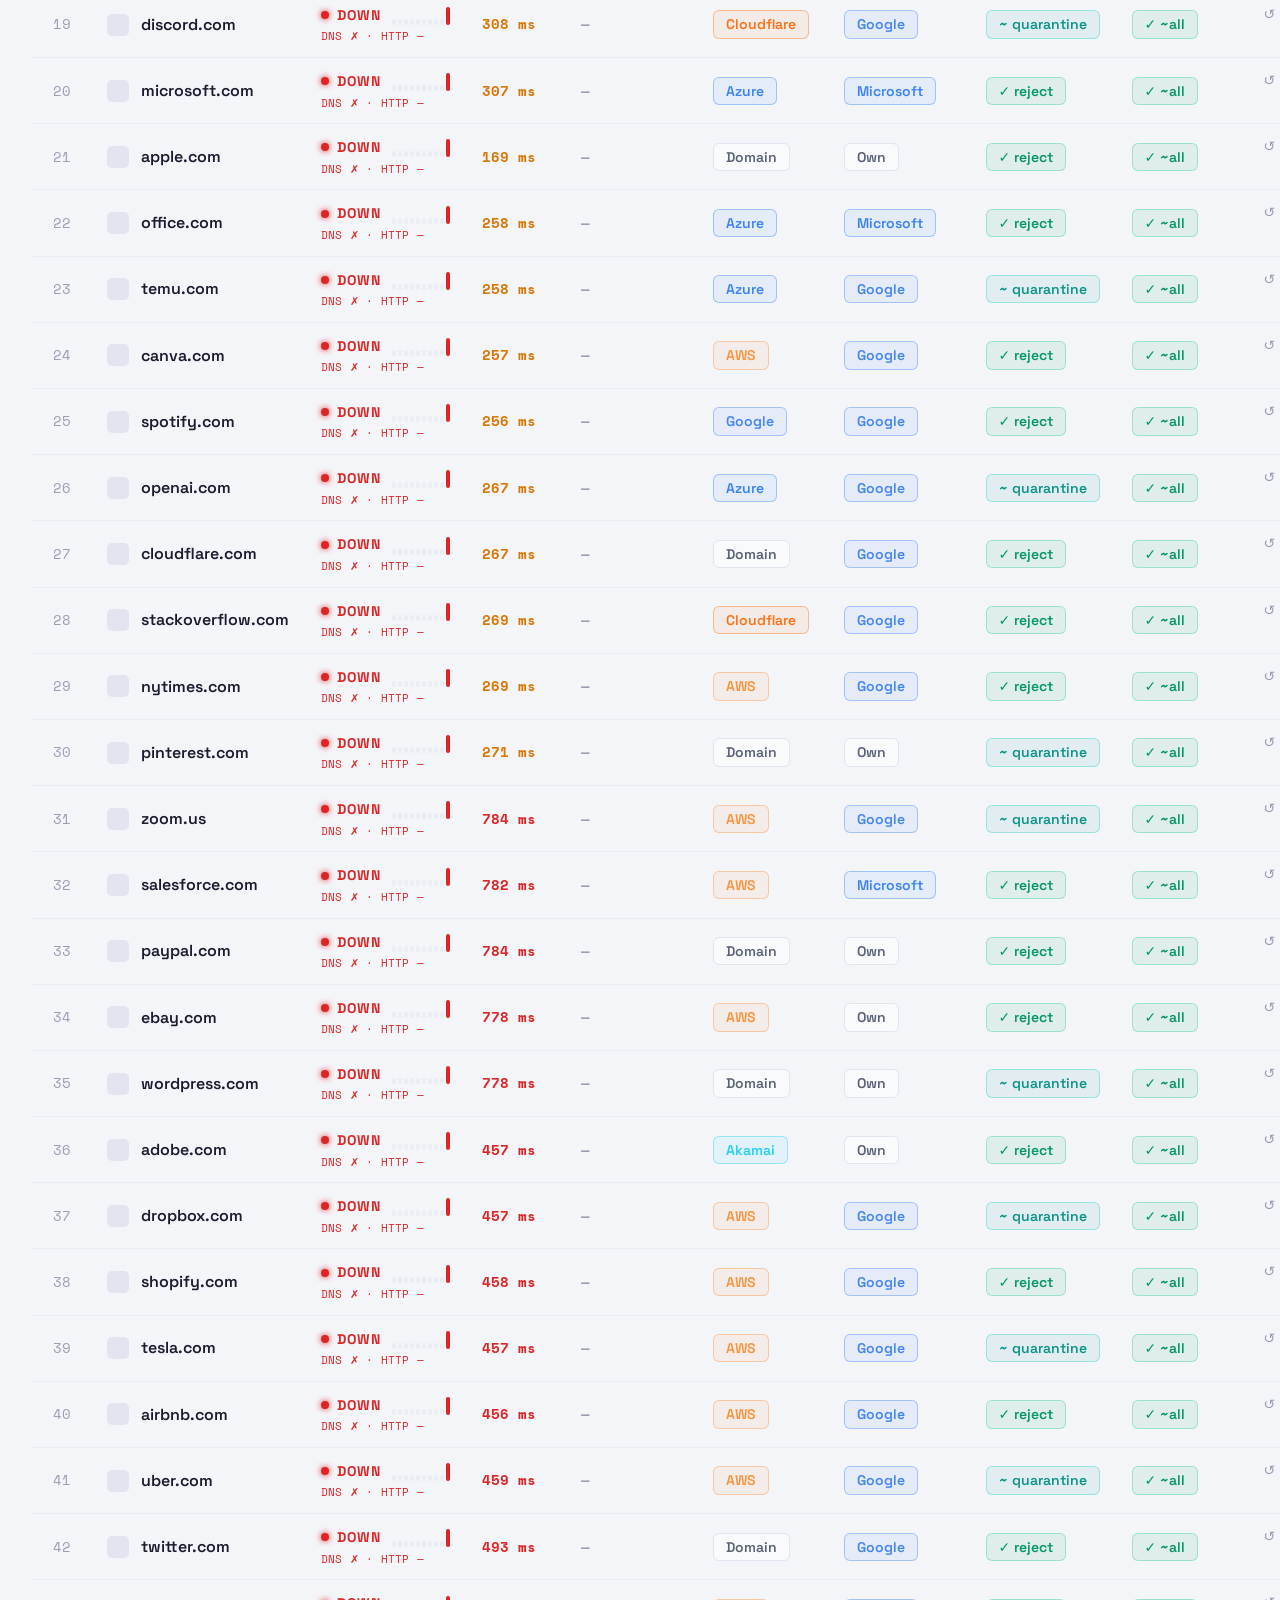
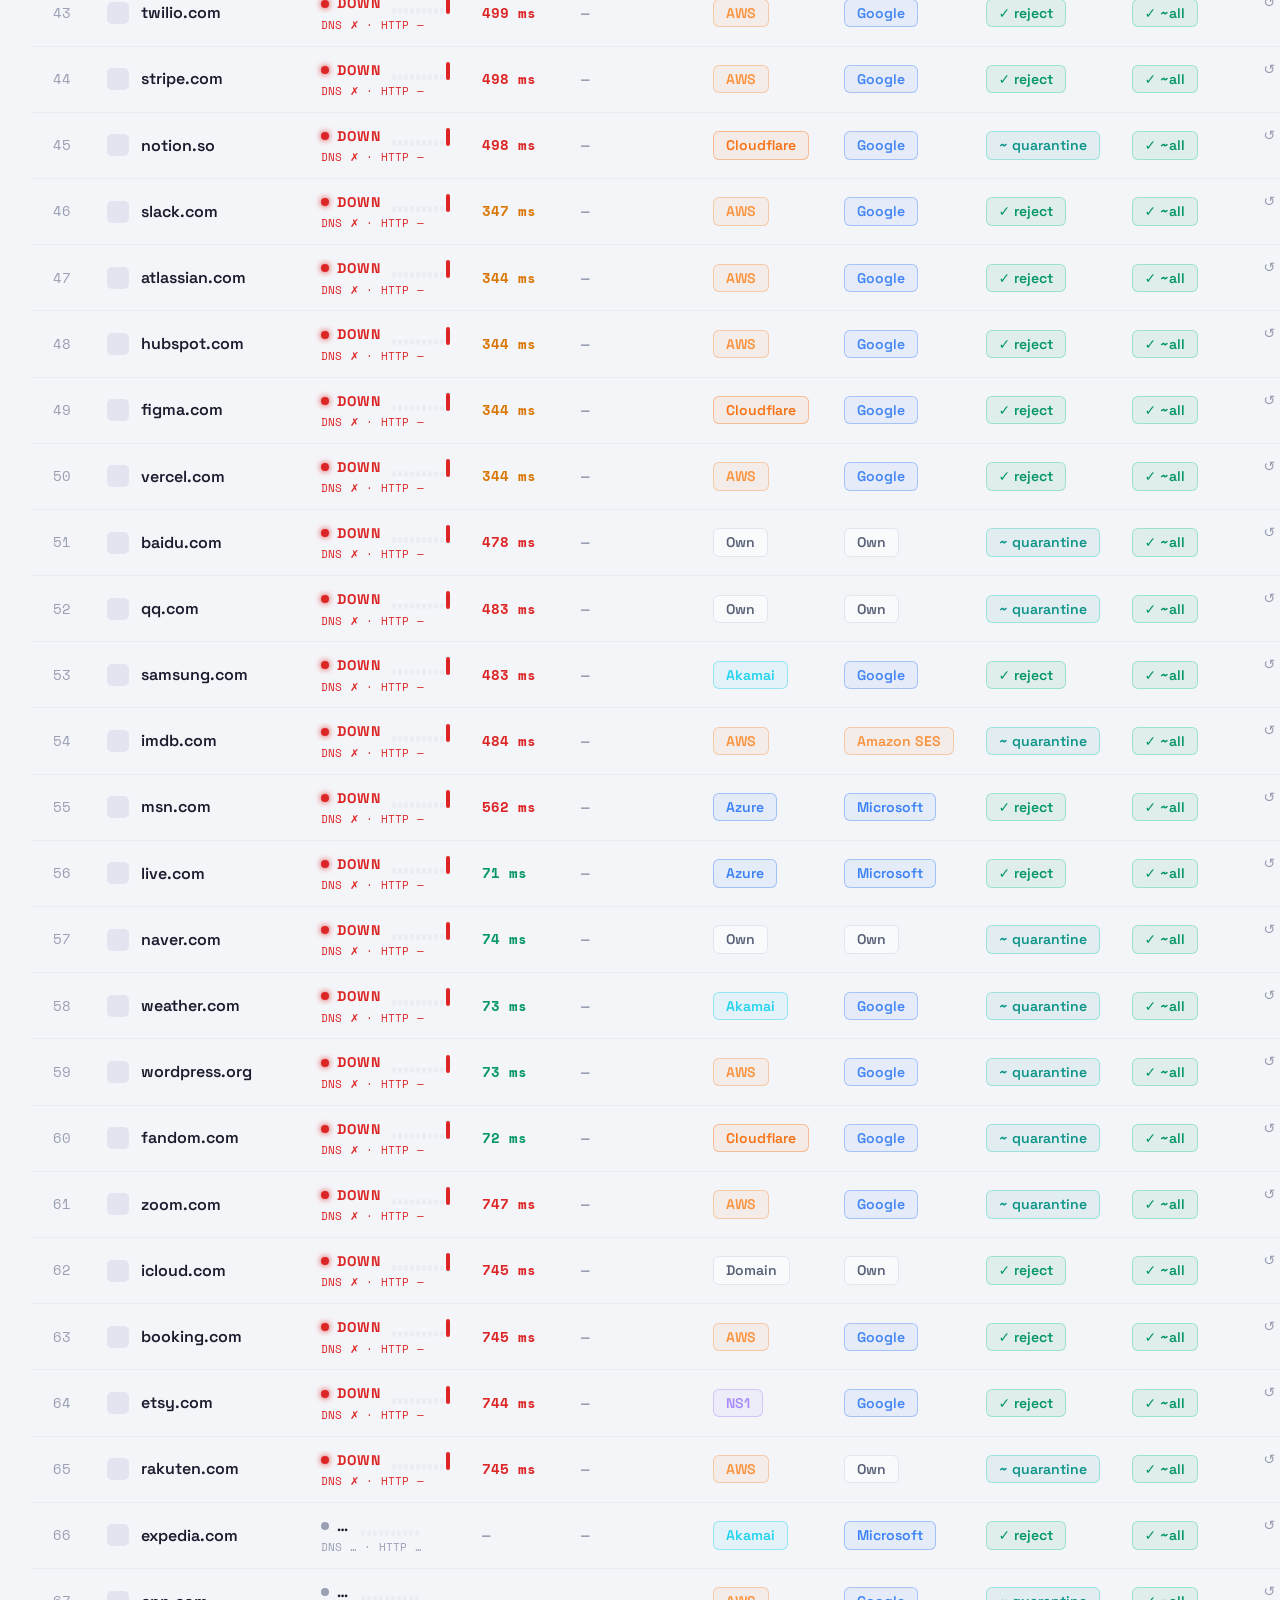
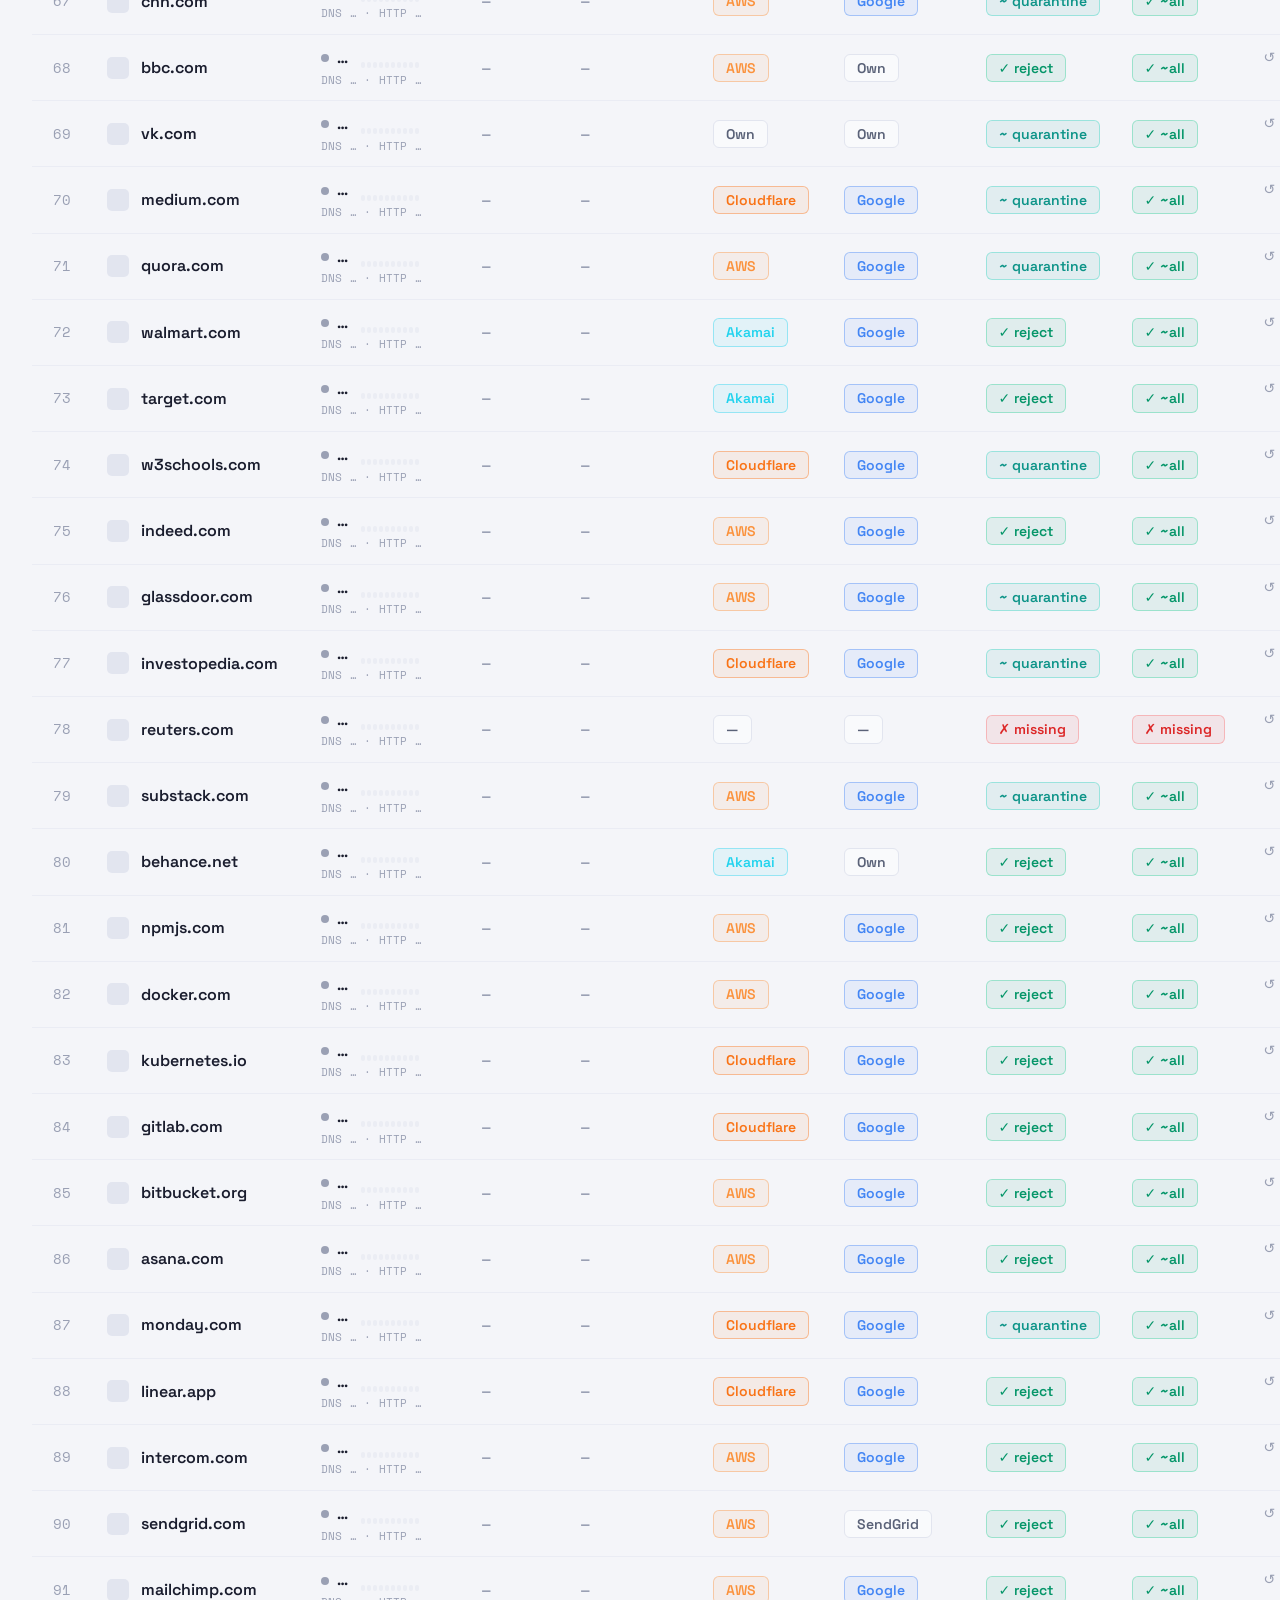
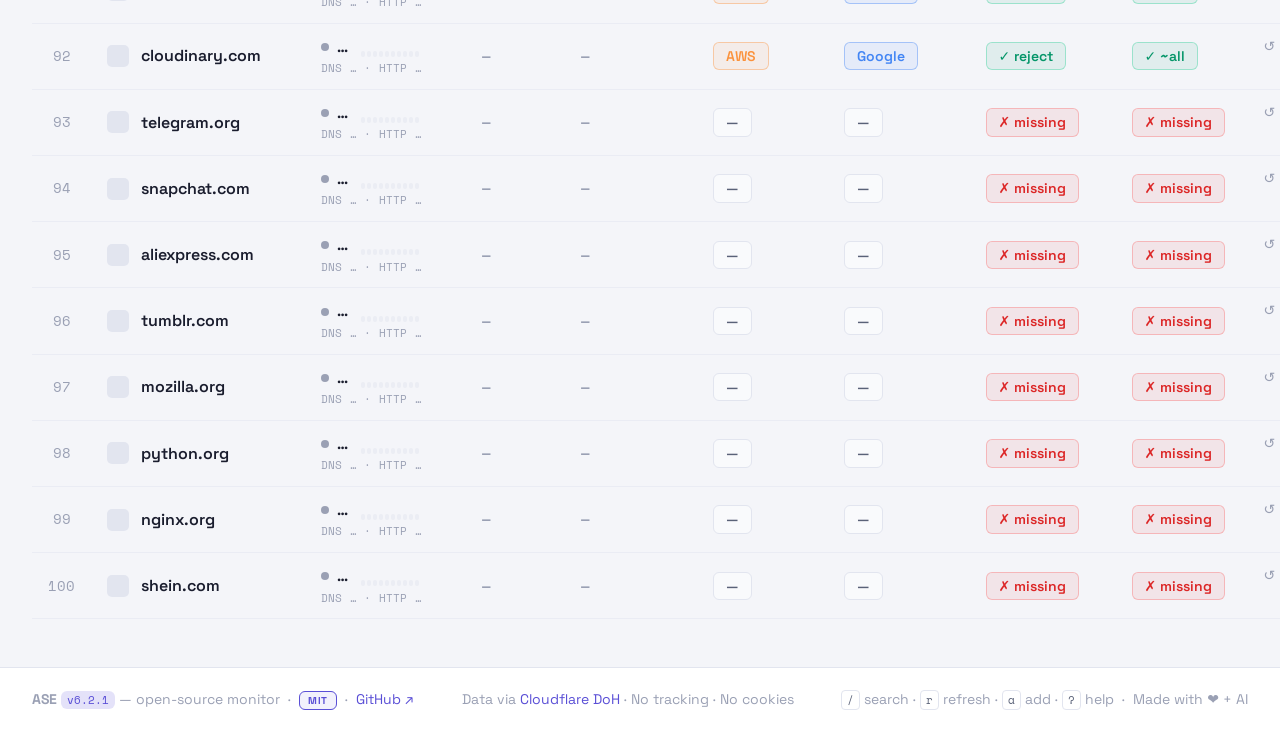
==== commit b7e5290c: "v6.2.1: latency follows the uptime method - DNS only shows DNS lookup time; HTTP only and Both show " ====
--- a/index.html
+++ b/index.html
@@ -50,7 +50,7 @@
   <link rel="preconnect" href="https://fonts.gstatic.com" crossorigin>
   <link href="https://fonts.googleapis.com/css2?family=Space+Grotesk:wght@300..700&family=Space+Mono:wght@400;700&display=swap" rel="stylesheet">
 
-    <link rel="stylesheet" href="app.css?v=6.2.0">
+    <link rel="stylesheet" href="app.css?v=6.2.1">
 </head>
 <body>
 <div class="demo-banner" id="demo-banner" role="note">
@@ -292,7 +292,7 @@
   <div class="stat-card">
     <div class="stat-label">Avg Latency</div>
     <div class="stat-value" id="stat-latency" style="color:var(--teal)">—</div>
-    <div class="stat-sub" id="stat-latency-sub">DNS resolve</div>
+    <div class="stat-sub" id="stat-latency-sub">HTTP response</div>
   </div>
 </div>
 
@@ -347,7 +347,7 @@
         <th>#</th>
         <th>Domain</th>
         <th>Status</th>
-        <th>Latency</th>
+        <th id="th-latency" title="Latency = HTTP response time measured by your server (DNS lookup time only until HTTP answers). Hover a value to see both.">Latency</th>
         <th>SSL Expiry</th>
         <th>NS Provider</th>
         <th>MX</th>
@@ -405,7 +405,7 @@
 ═════════════════════════════════════════════════════════════ -->
 <footer>
   <span>
-    <strong>ASE</strong> <span class="ver-tag">v6.2.0</span> — open-source monitor
+    <strong>ASE</strong> <span class="ver-tag">v6.2.1</span> — open-source monitor
     &nbsp;·&nbsp;
     <span class="mit-tag">MIT</span>
     &nbsp;·&nbsp;
@@ -419,7 +419,7 @@
 <!-- ════════════════════════════════════════════════════════════
      JAVASCRIPT
 ════════════════════════════════════════════════════════════ -->
-<script src="app.js?v=6.2.0"></script>
+<script src="app.js?v=6.2.1"></script>
 
 <!-- ════════════════════════════════════════════════════════════
      WEBHOOK MODAL
@@ -441,6 +441,7 @@
         <span><strong>DNS and HTTP (recommended)</strong><small>UP only when both confirm. A domain whose DNS works but whose server is down shows DOWN.</small></span></label>
       <p class="set-note" id="mode-note"></p>
       <p class="set-note">The HTTP probe runs on your server (browsers cannot read status codes from other sites), follows no redirects and ignores certificate errors, because the SSL column reports expiry. Uptime history records whichever method was active at the time.</p>
+      <p class="set-note"><strong>Latency</strong> follows the method: DNS only shows the DNS lookup time; HTTP only and Both show the HTTP response time measured by your server (connect, TLS and first response). Hover a value to see both numbers. Requests that fail have no latency.</p>
     </div>
     <div class="modal-footer">
       <button onclick="closeSettingsModal()" class="btn" style="width:100%">Close</button>
@@ -511,7 +512,7 @@
 
       <div style="background:var(--surface-2);border:1px solid var(--border);border-radius:var(--radius-md);padding:var(--space-4)">
         <div style="font-weight:700;font-size:var(--text-sm);margin-bottom:var(--space-2)">🌐 DNS Checks</div>
-        <div style="font-size:var(--text-xs);color:var(--text-muted);line-height:1.7">Each domain is queried via <a href="https://developers.cloudflare.com/1.1.1.1/encryption/dns-over-https/" target="_blank" style="color:var(--accent)">Cloudflare DoH</a> (HTTPS, no CORS issues). An A-record response = online. Latency = full round-trip time. Auto-refreshes every 3 minutes.</div>
+        <div style="font-size:var(--text-xs);color:var(--text-muted);line-height:1.7">Each domain is queried via <a href="https://developers.cloudflare.com/1.1.1.1/encryption/dns-over-https/" target="_blank" style="color:var(--accent)">Cloudflare DoH</a> (HTTPS, no CORS issues). An A-record response = online. Latency depends on the uptime method: DNS lookup time (DNS only) or HTTP response time measured by your server (HTTP only, and Both). Auto-refreshes every 3 minutes.</div>
       </div>
 
       <div style="background:var(--surface-2);border:1px solid var(--border);border-radius:var(--radius-md);padding:var(--space-4)">
